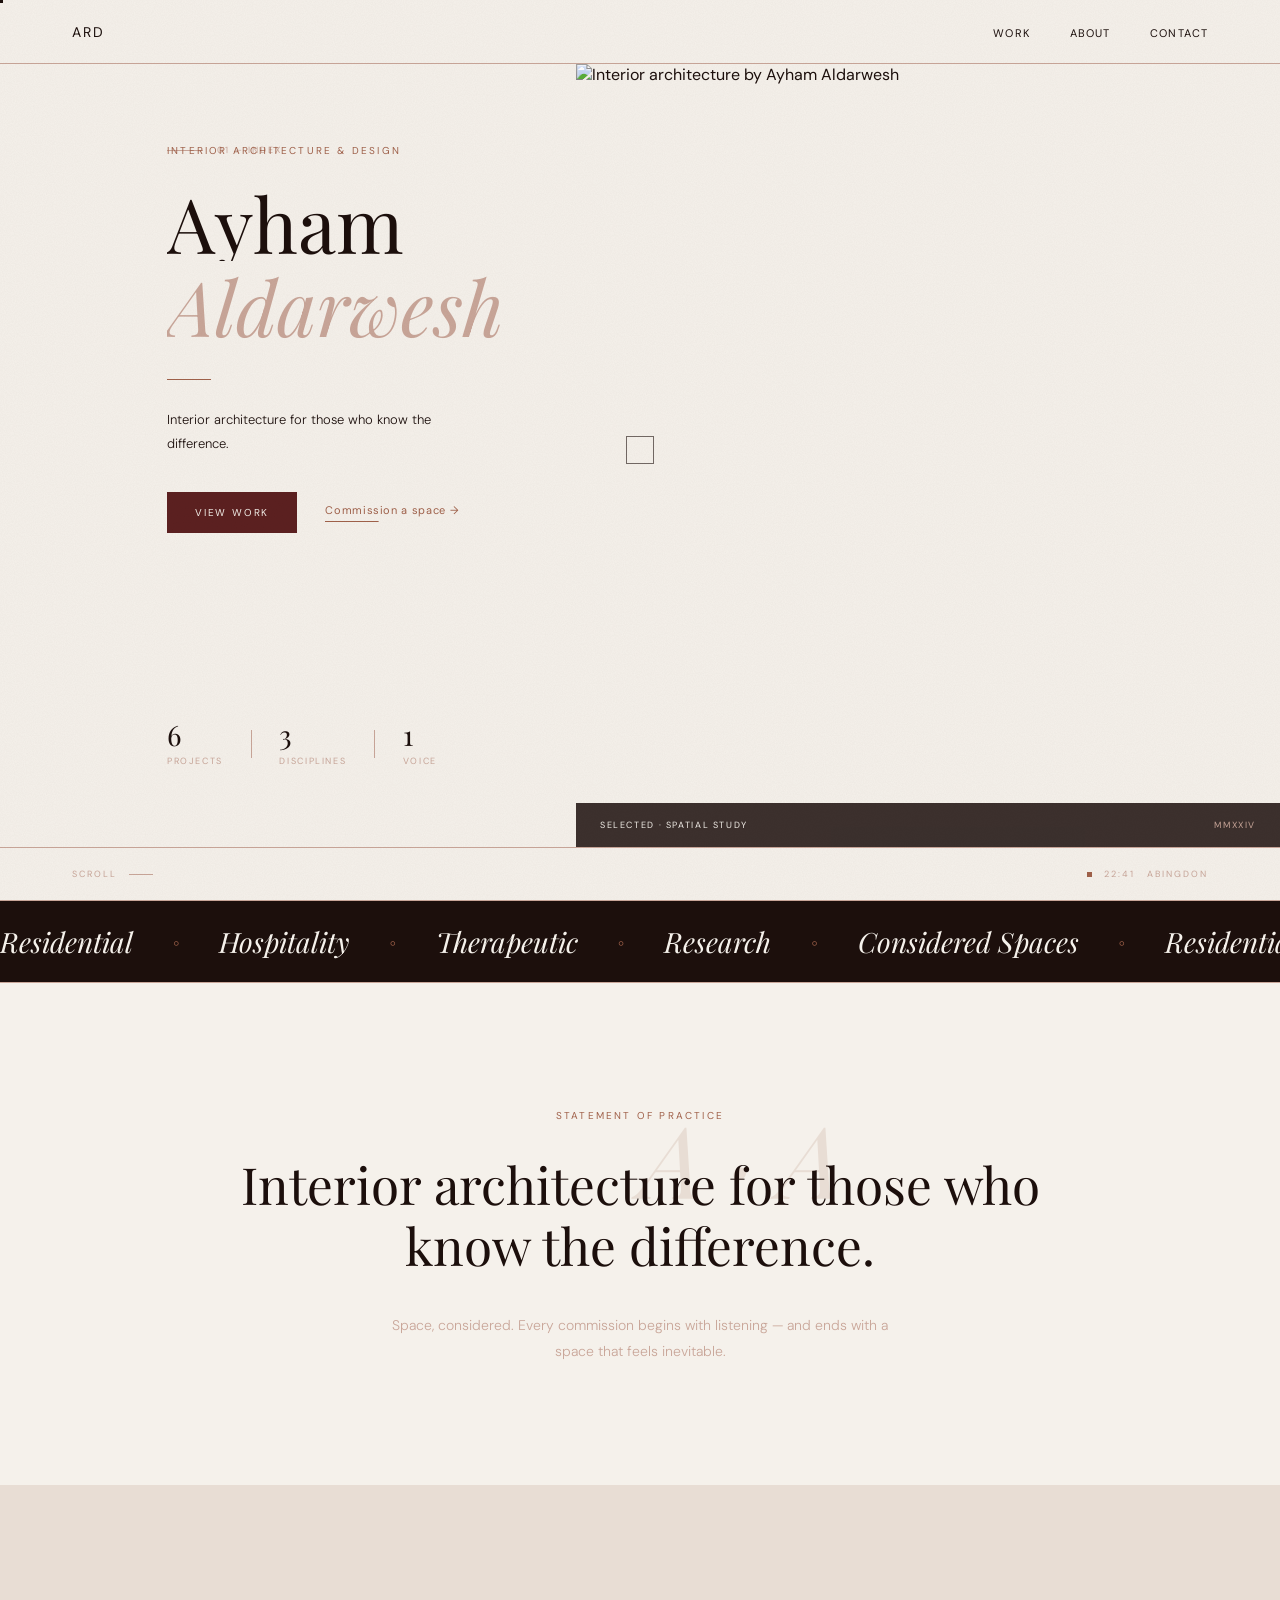
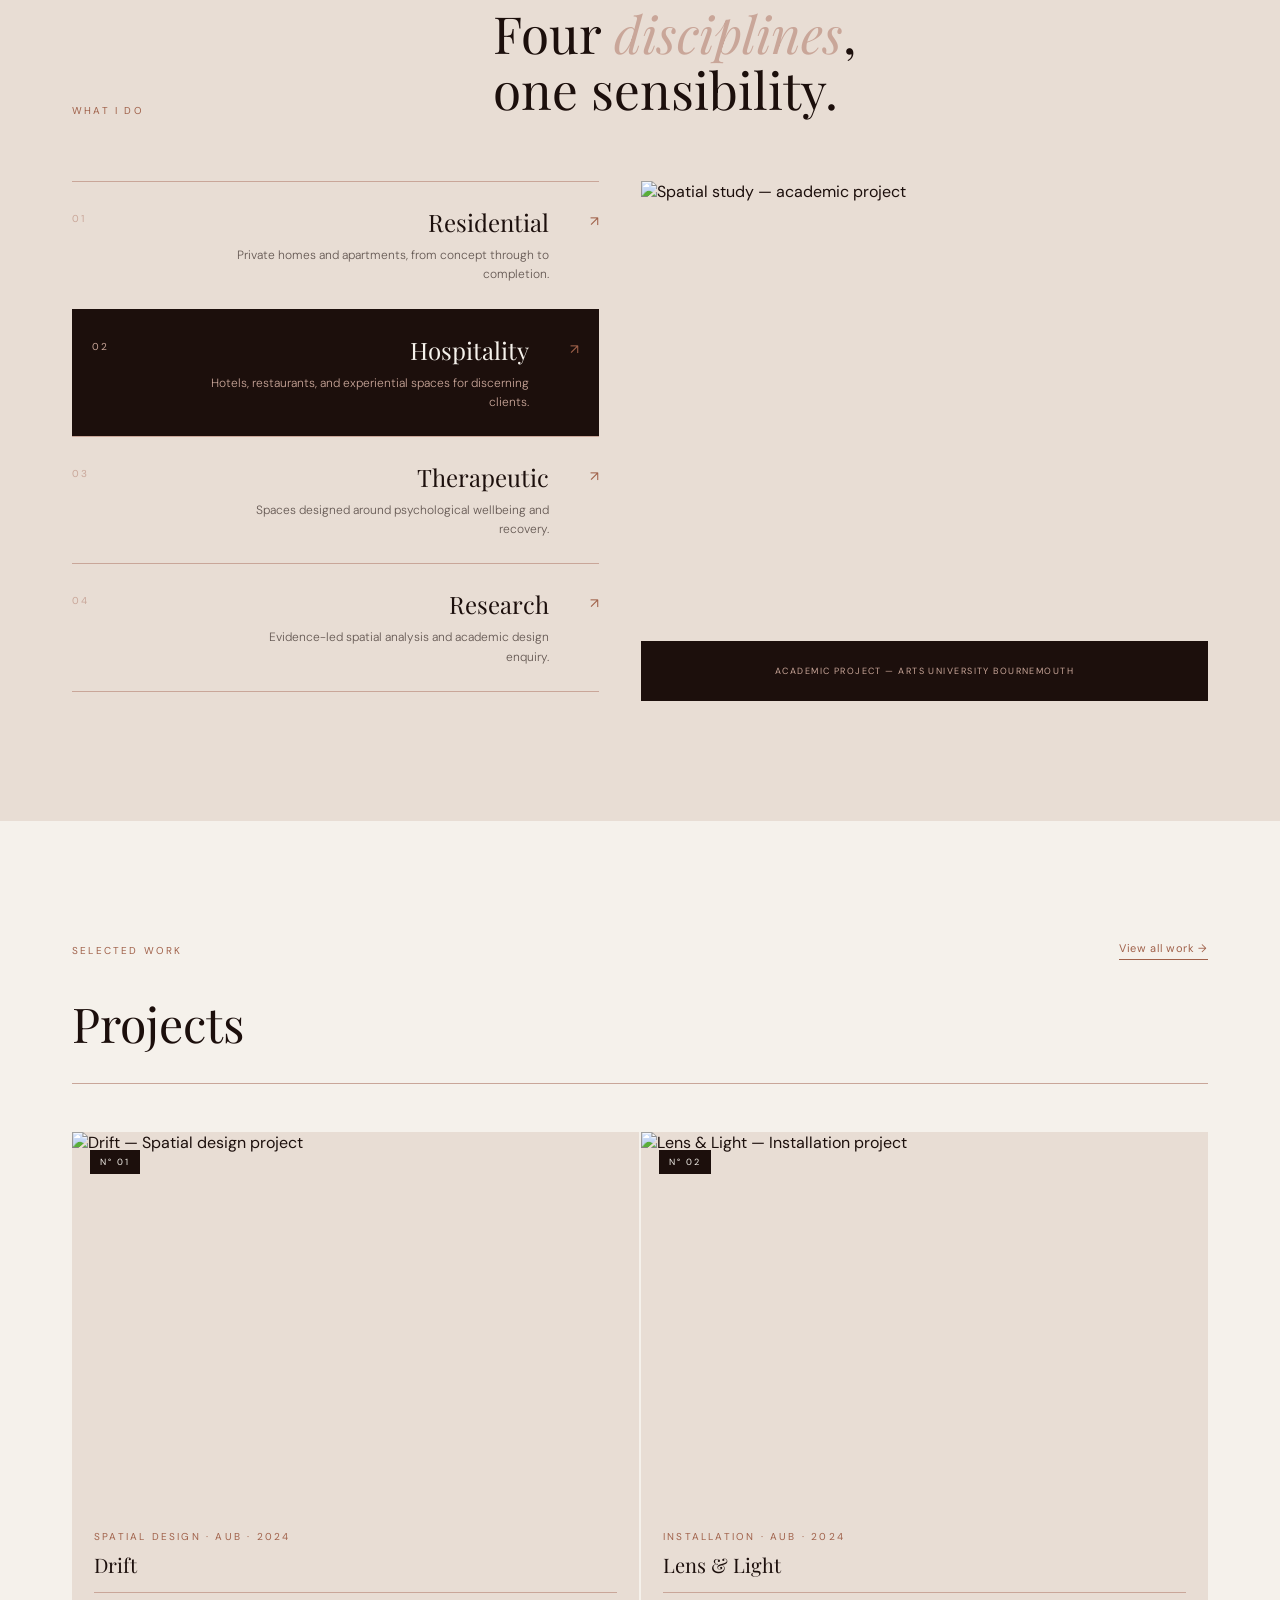
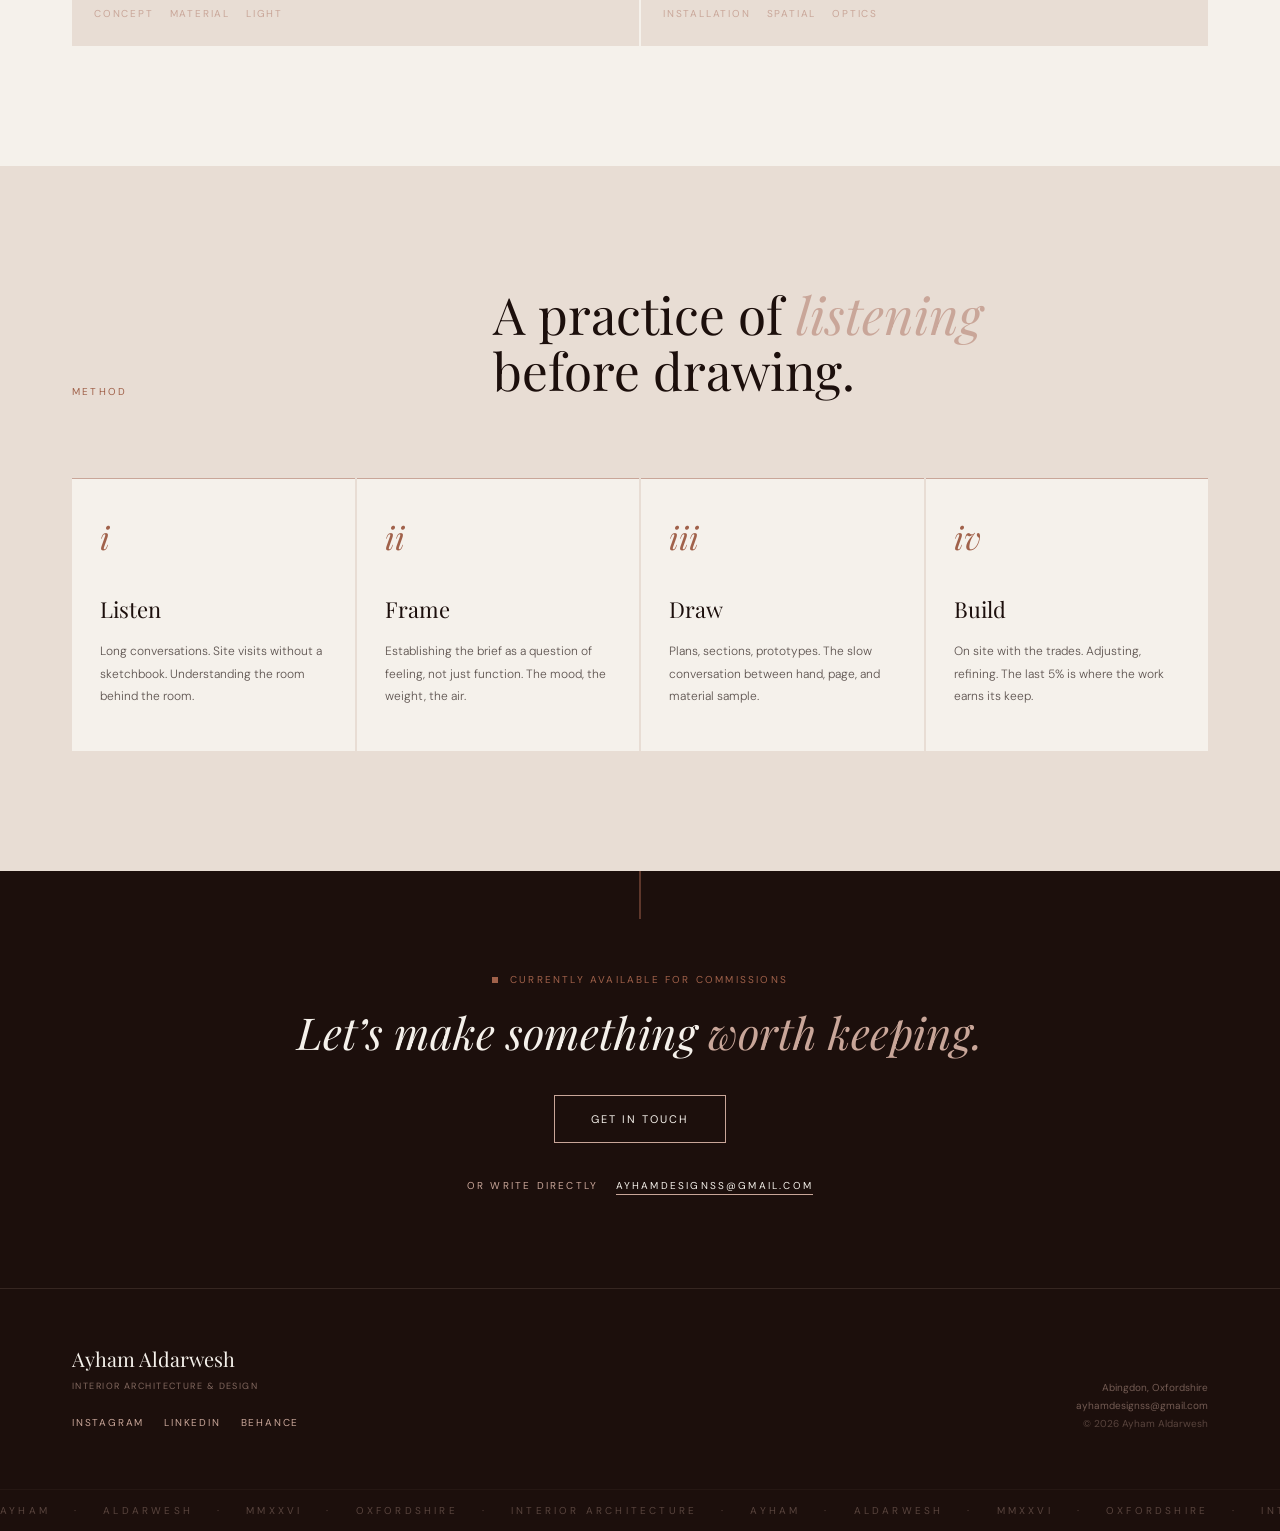
==== index.html @ 7648faf5 "Initial portfolio site for Ayham Aldarwesh Home page with hero, positioning statement, disciplines, " ====
<!DOCTYPE html>
<html lang="en">
<head>
<meta charset="UTF-8" />
<meta name="viewport" content="width=device-width, initial-scale=1.0" />
<title>Ayham Aldarwesh — Interior Architecture & Design</title>
<meta name="description" content="Interior architecture for those who know the difference. Work by Ayham Aldarwesh, based in Abingdon, Oxfordshire." />
<link rel="preconnect" href="https://fonts.googleapis.com" />
<link rel="preconnect" href="https://fonts.gstatic.com" crossorigin />
<link href="https://fonts.googleapis.com/css2?family=DM+Sans:wght@300;400;500&family=Playfair+Display:ital,wght@0,400;1,400&display=swap" rel="stylesheet" />
<link rel="stylesheet" href="style.css" />
</head>
<body>

<!-- Film grain overlay -->
<div class="grain" aria-hidden="true"></div>

<!-- Custom cursor -->
<div class="cursor-dot" aria-hidden="true"></div>
<div class="cursor-ring" aria-hidden="true"></div>

<!-- Navigation -->
<nav class="nav" aria-label="Primary">
  <div class="nav-inner">
    <a href="index.html" class="nav-logo">ARD</a>
    <ul class="nav-links" role="list">
      <li><a href="work.html">Work</a></li>
      <li><a href="about.html">About</a></li>
      <li><a href="contact.html">Contact</a></li>
    </ul>
    <button class="nav-burger" aria-label="Open menu" aria-expanded="false" aria-controls="mobile-menu">
      <span></span><span></span>
    </button>
  </div>
</nav>

<!-- Mobile menu overlay -->
<div class="mobile-menu" id="mobile-menu" aria-hidden="true">
  <button class="mobile-close" aria-label="Close menu">
    <span></span><span></span>
  </button>
  <ul role="list">
    <li><a href="work.html">Work</a></li>
    <li><a href="about.html">About</a></li>
    <li><a href="contact.html">Contact</a></li>
  </ul>
  <div class="mobile-foot">Abingdon, Oxfordshire</div>
</div>

<main>

<!-- Hero -->
<section class="hero">
  <div class="hero-grid">
    <div class="hero-left">
      <div class="hero-marker" aria-hidden="true">
        <span class="hero-marker-line"></span>
        <span class="hero-marker-text">01 — Index</span>
      </div>

      <p class="eyebrow hero-eyebrow reveal-stagger">Interior Architecture &amp; Design</p>

      <h1 class="hero-name">
        <span class="hero-name-1 reveal-stagger">
          <span class="char-wrap">
            <span class="char">A</span><span class="char">y</span><span class="char">h</span><span class="char">a</span><span class="char">m</span>
          </span>
        </span>
        <span class="hero-name-2 reveal-stagger">
          <span class="char-wrap">
            <span class="char">A</span><span class="char">l</span><span class="char">d</span><span class="char">a</span><span class="char">r</span><span class="char">w</span><span class="char">e</span><span class="char">s</span><span class="char">h</span>
          </span>
        </span>
      </h1>

      <hr class="hero-rule reveal-stagger" />

      <p class="hero-descriptor reveal-stagger">Interior architecture for those who know the difference.</p>

      <div class="hero-cta-row reveal-stagger">
        <a href="work.html" class="btn btn-primary">View Work</a>
        <a href="contact.html" class="hero-secondary">Commission a space →</a>
      </div>

      <div class="hero-stats reveal-stagger" aria-label="Practice at a glance">
        <div class="stat">
          <div class="stat-num" data-count="6">0</div>
          <div class="stat-label">Projects</div>
        </div>
        <div class="stat-divider" aria-hidden="true"></div>
        <div class="stat">
          <div class="stat-num" data-count="3">0</div>
          <div class="stat-label">Disciplines</div>
        </div>
        <div class="stat-divider" aria-hidden="true"></div>
        <div class="stat">
          <div class="stat-num" data-count="1">0</div>
          <div class="stat-label">Voice</div>
        </div>
      </div>
    </div>

    <div class="hero-right">
      <div class="hero-image">
        <!-- Replace image with: hero.jpg -->
        <img src="GENDO_MY_FIRST_PROJECT_86FF.png" alt="Interior architecture by Ayham Aldarwesh" />
        <div class="hero-image-caption">
          <span>Selected · Spatial Study</span>
          <span class="hero-image-year">MMXXIV</span>
        </div>
      </div>
    </div>
  </div>

  <div class="hero-bottom">
    <div class="hero-scroll" aria-hidden="true">
      <span>Scroll</span>
      <span class="hero-scroll-line"></span>
    </div>
    <div class="hero-clock" aria-hidden="true">
      <span class="hero-clock-dot"></span>
      <span id="local-time">—</span>
      <span>Abingdon</span>
    </div>
  </div>
</section>

<!-- Marquee band -->
<div class="marquee" aria-hidden="true">
  <div class="marquee-track">
    <span>Residential</span><span class="marquee-dot">◦</span>
    <span>Hospitality</span><span class="marquee-dot">◦</span>
    <span>Therapeutic</span><span class="marquee-dot">◦</span>
    <span>Research</span><span class="marquee-dot">◦</span>
    <span>Considered Spaces</span><span class="marquee-dot">◦</span>
    <span>Residential</span><span class="marquee-dot">◦</span>
    <span>Hospitality</span><span class="marquee-dot">◦</span>
    <span>Therapeutic</span><span class="marquee-dot">◦</span>
    <span>Research</span><span class="marquee-dot">◦</span>
    <span>Considered Spaces</span><span class="marquee-dot">◦</span>
  </div>
</div>

<!-- Positioning statement -->
<section class="positioning">
  <div class="positioning-inner">
    <p class="eyebrow positioning-eyebrow reveal">Statement of Practice</p>
    <h2 class="positioning-line reveal">Interior architecture for those who know the difference.</h2>
    <p class="positioning-body reveal">Space, considered. Every commission begins with listening — and ends with a space that feels inevitable.</p>
    <div class="positioning-mark reveal" aria-hidden="true">A · A</div>
  </div>
</section>

<!-- Disciplines -->
<section class="disciplines">
  <div class="disciplines-head">
    <p class="eyebrow reveal">What I do</p>
    <h2 class="disciplines-title reveal">Four <em>disciplines</em>,<br />one sensibility.</h2>
  </div>

  <div class="disciplines-grid">
    <div class="disciplines-left">
      <div class="discipline reveal">
        <div class="discipline-num">01</div>
        <div class="discipline-text">
          <h3 class="discipline-name">Residential</h3>
          <p class="discipline-desc">Private homes and apartments, from concept through to completion.</p>
        </div>
        <span class="discipline-arrow" aria-hidden="true">↗</span>
      </div>

      <div class="discipline discipline-active reveal">
        <div class="discipline-num">02</div>
        <div class="discipline-text">
          <h3 class="discipline-name">Hospitality</h3>
          <p class="discipline-desc">Hotels, restaurants, and experiential spaces for discerning clients.</p>
        </div>
        <span class="discipline-arrow" aria-hidden="true">↗</span>
      </div>

      <div class="discipline reveal">
        <div class="discipline-num">03</div>
        <div class="discipline-text">
          <h3 class="discipline-name">Therapeutic</h3>
          <p class="discipline-desc">Spaces designed around psychological wellbeing and recovery.</p>
        </div>
        <span class="discipline-arrow" aria-hidden="true">↗</span>
      </div>

      <div class="discipline reveal">
        <div class="discipline-num">04</div>
        <div class="discipline-text">
          <h3 class="discipline-name">Research</h3>
          <p class="discipline-desc">Evidence-led spatial analysis and academic design enquiry.</p>
        </div>
        <span class="discipline-arrow" aria-hidden="true">↗</span>
      </div>
    </div>

    <div class="disciplines-right reveal">
      <div class="disciplines-image">
        <!-- Replace image with: disciplines.jpg -->
        <img src="GENDO_MY_FIRST_PROJECT_86FF.png" alt="Spatial study — academic project" />
      </div>
      <div class="disciplines-caption">
        Academic project — Arts University Bournemouth
      </div>
    </div>
  </div>
</section>

<!-- Selected projects -->
<section class="projects">
  <div class="projects-meta">
    <p class="eyebrow reveal">Selected Work</p>
    <a href="work.html" class="projects-link reveal">View all work →</a>
  </div>

  <h2 class="projects-title reveal">Projects</h2>
  <hr class="projects-divider reveal" />

  <div class="projects-grid">

    <a href="work/drift.html" class="project-card reveal">
      <div class="project-img-wrap">
        <!-- Replace image with: drift-hero.jpg -->
        <img src="GENDO_MY_FIRST_PROJECT_86FF.png" alt="Drift — Spatial design project" class="project-img" />
        <div class="project-index">N° 01</div>
        <div class="project-hover">View project →</div>
      </div>
      <div class="project-body">
        <p class="eyebrow project-eyebrow">Spatial Design · AUB · 2024</p>
        <h3 class="project-title">Drift</h3>
        <div class="project-meta">
          <span>Concept</span>
          <span>Material</span>
          <span>Light</span>
        </div>
      </div>
    </a>

    <a href="work/lens-light.html" class="project-card reveal">
      <div class="project-img-wrap">
        <!-- Replace image with: lens-light-hero.jpg -->
        <img src="GENDO_MY_FIRST_PROJECT_86FF.png" alt="Lens & Light — Installation project" class="project-img" />
        <div class="project-index">N° 02</div>
        <div class="project-hover">View project →</div>
      </div>
      <div class="project-body">
        <p class="eyebrow project-eyebrow">Installation · AUB · 2024</p>
        <h3 class="project-title">Lens &amp; Light</h3>
        <div class="project-meta">
          <span>Installation</span>
          <span>Spatial</span>
          <span>Optics</span>
        </div>
      </div>
    </a>

  </div>
</section>

<!-- Process section -->
<section class="process">
  <div class="process-head">
    <p class="eyebrow reveal">Method</p>
    <h2 class="process-title reveal">A practice of <em>listening</em><br />before drawing.</h2>
  </div>

  <div class="process-grid">
    <div class="process-step reveal">
      <div class="process-step-num">i</div>
      <h3 class="process-step-title">Listen</h3>
      <p class="process-step-body">Long conversations. Site visits without a sketchbook. Understanding the room behind the room.</p>
    </div>
    <div class="process-step reveal">
      <div class="process-step-num">ii</div>
      <h3 class="process-step-title">Frame</h3>
      <p class="process-step-body">Establishing the brief as a question of feeling, not just function. The mood, the weight, the air.</p>
    </div>
    <div class="process-step reveal">
      <div class="process-step-num">iii</div>
      <h3 class="process-step-title">Draw</h3>
      <p class="process-step-body">Plans, sections, prototypes. The slow conversation between hand, page, and material sample.</p>
    </div>
    <div class="process-step reveal">
      <div class="process-step-num">iv</div>
      <h3 class="process-step-title">Build</h3>
      <p class="process-step-body">On site with the trades. Adjusting, refining. The last 5% is where the work earns its keep.</p>
    </div>
  </div>
</section>

<!-- CTA strip -->
<section class="cta">
  <div class="cta-inner">
    <p class="eyebrow cta-eyebrow reveal">
      <span class="cta-pulse" aria-hidden="true"></span>
      Currently available for commissions
    </p>
    <h2 class="cta-heading reveal">Let&rsquo;s make something <em>worth keeping.</em></h2>
    <a href="contact.html" class="btn btn-ghost reveal">Get in touch</a>
    <div class="cta-mail reveal">
      <span>or write directly</span>
      <a href="mailto:ayhamdesignss@gmail.com">ayhamdesignss@gmail.com</a>
    </div>
  </div>
</section>

</main>

<!-- Footer -->
<footer class="footer">
  <div class="footer-inner">
    <div class="footer-left">
      <div class="footer-name">Ayham Aldarwesh</div>
      <div class="footer-tag">Interior Architecture &amp; Design</div>
      <div class="footer-socials">
        <a href="#">Instagram</a>
        <a href="#">LinkedIn</a>
        <a href="#">Behance</a>
      </div>
    </div>
    <div class="footer-right">
      <div>Abingdon, Oxfordshire</div>
      <div><a href="mailto:ayhamdesignss@gmail.com">ayhamdesignss@gmail.com</a></div>
      <div class="footer-copy">&copy; 2026 Ayham Aldarwesh</div>
    </div>
  </div>
  <div class="footer-band" aria-hidden="true">
    <span>AYHAM</span>
    <span>·</span>
    <span>ALDARWESH</span>
    <span>·</span>
    <span>MMXXVI</span>
    <span>·</span>
    <span>OXFORDSHIRE</span>
    <span>·</span>
    <span>INTERIOR ARCHITECTURE</span>
    <span>·</span>
    <span>AYHAM</span>
    <span>·</span>
    <span>ALDARWESH</span>
    <span>·</span>
    <span>MMXXVI</span>
    <span>·</span>
    <span>OXFORDSHIRE</span>
    <span>·</span>
    <span>INTERIOR ARCHITECTURE</span>
  </div>
</footer>

<script src="script.js"></script>
</body>
</html>
---- style.css ----
/* =========================================================
   Ayham Aldarwesh — Interior Architecture & Design
   Design system: sharp corners, 0.5px lines, earth palette
   ========================================================= */

:root {
  --limestone:   #F5F1EB;
  --raw-plaster: #E8DDD4;
  --dusty-clay:  #C9A699;
  --terracotta:  #A0614A;
  --oxblood:     #5C2020;
  --deep-earth:  #1C0F0C;

  --max:    1280px;
  --gutter: 72px;
  --gutter-m: 24px;
  --line:   0.5px;
  --ease:   cubic-bezier(0.22, 0.61, 0.36, 1);
}

* { box-sizing: border-box; margin: 0; padding: 0; }

html { scroll-behavior: smooth; }

body {
  font-family: 'DM Sans', sans-serif;
  font-weight: 400;
  background: var(--limestone);
  color: var(--deep-earth);
  -webkit-font-smoothing: antialiased;
  -moz-osx-font-smoothing: grayscale;
  overflow-x: hidden;
  cursor: none;
}

@media (max-width: 900px) {
  body { cursor: auto; }
  .cursor-dot, .cursor-ring { display: none !important; }
}

img { display: block; max-width: 100%; height: auto; }

a {
  color: inherit;
  text-decoration: none;
  transition: color 0.2s var(--ease);
}

button { font-family: inherit; cursor: none; background: none; border: none; color: inherit; }

@media (max-width: 900px) { button { cursor: pointer; } }

::selection { background: var(--terracotta); color: var(--limestone); }

/* ---------- Film grain ---------- */
.grain {
  position: fixed;
  inset: 0;
  pointer-events: none;
  z-index: 9998;
  opacity: 0.05;
  mix-blend-mode: multiply;
  background-image: url("data:image/svg+xml;utf8,<svg xmlns='http://www.w3.org/2000/svg' width='200' height='200'><filter id='n'><feTurbulence type='fractalNoise' baseFrequency='0.9' numOctaves='2' stitchTiles='stitch'/><feColorMatrix values='0 0 0 0 0.11 0 0 0 0 0.06 0 0 0 0 0.05 0 0 0 1 0'/></filter><rect width='100%' height='100%' filter='url(%23n)'/></svg>");
}

/* ---------- Custom cursor ---------- */
.cursor-dot, .cursor-ring {
  position: fixed;
  top: 0; left: 0;
  pointer-events: none;
  z-index: 9999;
  transform: translate(-50%, -50%);
  will-change: transform;
}
.cursor-dot {
  width: 5px; height: 5px;
  background: var(--deep-earth);
  transition: transform 0.05s linear, background 0.2s var(--ease), width 0.2s var(--ease), height 0.2s var(--ease);
}
.cursor-ring {
  width: 28px; height: 28px;
  border: var(--line) solid var(--deep-earth);
  transition: width 0.25s var(--ease), height 0.25s var(--ease), border-color 0.25s var(--ease), opacity 0.2s var(--ease);
  opacity: 0.6;
}
.cursor-hover .cursor-ring {
  width: 54px; height: 54px;
  border-color: var(--terracotta);
  opacity: 0.9;
}
.cursor-hover .cursor-dot {
  background: var(--terracotta);
}

/* ---------- Typography helpers ---------- */
.eyebrow {
  font-family: 'DM Sans', sans-serif;
  font-size: 10px;
  font-weight: 400;
  text-transform: uppercase;
  letter-spacing: 0.22em;
  color: var(--terracotta);
}

h1, h2, h3, h4 {
  font-family: 'Playfair Display', serif;
  font-weight: 400;
  color: var(--deep-earth);
  font-style: normal;
}

em {
  font-family: 'Playfair Display', serif;
  font-style: italic;
  color: var(--dusty-clay);
}

/* ---------- Navigation ---------- */
.nav {
  position: fixed;
  top: 0; left: 0; right: 0;
  height: 64px;
  background: var(--limestone);
  border-bottom: var(--line) solid var(--dusty-clay);
  z-index: 100;
  transition: transform 0.4s var(--ease), background 0.3s var(--ease);
}
.nav.nav-hidden { transform: translateY(-100%); }

.nav-inner {
  height: 100%;
  max-width: var(--max);
  margin: 0 auto;
  padding: 0 var(--gutter);
  display: flex;
  align-items: center;
  justify-content: space-between;
}
.nav-logo {
  font-family: 'DM Sans', sans-serif;
  font-size: 14px;
  font-weight: 400;
  letter-spacing: 0.16em;
  color: var(--deep-earth);
  position: relative;
}
.nav-logo::after {
  content: '';
  position: absolute;
  left: 0; right: 0;
  bottom: -4px;
  height: var(--line);
  background: var(--terracotta);
  transform: scaleX(0);
  transform-origin: left;
  transition: transform 0.4s var(--ease);
}
.nav-logo:hover::after { transform: scaleX(1); }

.nav-links {
  display: flex;
  gap: 40px;
  list-style: none;
}
.nav-links a {
  font-family: 'DM Sans', sans-serif;
  font-size: 11px;
  font-weight: 400;
  text-transform: uppercase;
  letter-spacing: 0.1em;
  color: var(--deep-earth);
  position: relative;
  padding: 6px 0;
}
.nav-links a::before {
  content: '';
  position: absolute;
  left: 0; right: 0;
  bottom: 0;
  height: var(--line);
  background: var(--terracotta);
  transform: scaleX(0);
  transform-origin: right;
  transition: transform 0.4s var(--ease);
}
.nav-links a:hover { color: var(--terracotta); }
.nav-links a:hover::before { transform: scaleX(1); transform-origin: left; }

.nav-burger {
  display: none;
  width: 32px; height: 32px;
  position: relative;
}
.nav-burger span {
  position: absolute;
  left: 4px; right: 4px;
  height: var(--line);
  background: var(--deep-earth);
  transition: transform 0.3s var(--ease);
}
.nav-burger span:nth-child(1) { top: 12px; }
.nav-burger span:nth-child(2) { top: 20px; }

@media (max-width: 768px) {
  .nav-inner { padding: 0 var(--gutter-m); }
  .nav-links { display: none; }
  .nav-burger { display: block; }
}

/* ---------- Mobile menu ---------- */
.mobile-menu {
  position: fixed;
  inset: 0;
  background: var(--deep-earth);
  z-index: 200;
  display: flex;
  flex-direction: column;
  justify-content: center;
  align-items: center;
  opacity: 0;
  pointer-events: none;
  transition: opacity 0.4s var(--ease);
}
.mobile-menu.open { opacity: 1; pointer-events: auto; }
.mobile-menu ul {
  list-style: none;
  display: flex;
  flex-direction: column;
  gap: 28px;
  text-align: center;
}
.mobile-menu a {
  font-family: 'Playfair Display', serif;
  font-size: 32px;
  font-weight: 400;
  color: var(--limestone);
  display: inline-block;
  position: relative;
  opacity: 0;
  transform: translateY(20px);
  transition: opacity 0.5s var(--ease), transform 0.5s var(--ease), color 0.2s var(--ease);
}
.mobile-menu.open a {
  opacity: 1; transform: translateY(0);
}
.mobile-menu.open li:nth-child(1) a { transition-delay: 0.15s; }
.mobile-menu.open li:nth-child(2) a { transition-delay: 0.25s; }
.mobile-menu.open li:nth-child(3) a { transition-delay: 0.35s; }
.mobile-menu a:hover { color: var(--terracotta); }

.mobile-close {
  position: absolute;
  top: 22px; right: var(--gutter-m);
  width: 32px; height: 32px;
}
.mobile-close span {
  position: absolute;
  top: 50%; left: 4px; right: 4px;
  height: var(--line);
  background: var(--limestone);
}
.mobile-close span:nth-child(1) { transform: rotate(45deg); }
.mobile-close span:nth-child(2) { transform: rotate(-45deg); }

.mobile-foot {
  position: absolute;
  bottom: 32px; left: 0; right: 0;
  text-align: center;
  font-size: 10px;
  text-transform: uppercase;
  letter-spacing: 0.22em;
  color: var(--dusty-clay);
}

/* ---------- Buttons ---------- */
.btn {
  display: inline-block;
  font-family: 'DM Sans', sans-serif;
  font-size: 10px;
  font-weight: 400;
  text-transform: uppercase;
  letter-spacing: 0.18em;
  padding: 14px 28px;
  border: none;
  position: relative;
  transition: background 0.25s var(--ease), color 0.25s var(--ease), border-color 0.25s var(--ease), transform 0.2s var(--ease);
}
.btn-primary {
  background: var(--oxblood);
  color: var(--limestone);
}
.btn-primary:hover { background: var(--deep-earth); }

.btn-ghost {
  background: transparent;
  color: var(--limestone);
  border: var(--line) solid var(--dusty-clay);
  padding: 16px 36px;
  font-size: 11px;
}
.btn-ghost:hover {
  background: var(--oxblood);
  border-color: var(--oxblood);
  color: var(--limestone);
}

/* ---------- Hero ---------- */
.hero {
  min-height: 100vh;
  background: var(--limestone);
  padding-top: 64px;
  position: relative;
  display: flex;
  flex-direction: column;
}
.hero-grid {
  flex: 1;
  display: grid;
  grid-template-columns: 45% 55%;
  max-width: 100%;
  width: 100%;
}
.hero-left {
  padding: 80px var(--gutter) 80px var(--gutter);
  display: flex;
  flex-direction: column;
  justify-content: center;
  position: relative;
  max-width: calc((var(--max) / 100) * 45 + var(--gutter));
  margin-left: auto;
}
.hero-marker {
  position: absolute;
  top: 80px;
  left: var(--gutter);
  display: flex;
  align-items: center;
  gap: 14px;
}
.hero-marker-line {
  width: 36px;
  height: var(--line);
  background: var(--dusty-clay);
}
.hero-marker-text {
  font-size: 9px;
  text-transform: uppercase;
  letter-spacing: 0.22em;
  color: var(--dusty-clay);
}

.hero-eyebrow { margin-bottom: 28px; }

.hero-name {
  font-family: 'Playfair Display', serif;
  font-size: clamp(48px, 6vw, 76px);
  font-weight: 400;
  line-height: 1.0;
}
.hero-name-1 {
  display: block;
  color: var(--deep-earth);
}
.hero-name-2 {
  display: block;
  font-style: italic;
  color: var(--dusty-clay);
}
.char-wrap {
  display: inline-block;
  overflow: hidden;
}
.char {
  display: inline-block;
  transform: translateY(110%);
  transition: transform 1s var(--ease);
}

.hero-rule {
  width: 44px;
  height: var(--line);
  background: var(--terracotta);
  border: none;
  margin: 28px 0;
}

.hero-descriptor {
  font-family: 'DM Sans', sans-serif;
  font-size: 13px;
  font-weight: 300;
  line-height: 1.85;
  color: var(--deep-earth);
  opacity: 0.65;
  max-width: 280px;
  margin-bottom: 36px;
}

.hero-cta-row {
  display: flex;
  align-items: center;
  gap: 28px;
  margin-bottom: 80px;
  flex-wrap: wrap;
}
.hero-secondary {
  font-size: 11px;
  letter-spacing: 0.06em;
  color: var(--terracotta);
  position: relative;
  padding-bottom: 4px;
}
.hero-secondary::after {
  content: '';
  position: absolute;
  left: 0; right: 0;
  bottom: 0;
  height: var(--line);
  background: var(--terracotta);
  transform: scaleX(0.4);
  transform-origin: left;
  transition: transform 0.4s var(--ease);
}
.hero-secondary:hover::after { transform: scaleX(1); }

.hero-stats {
  display: flex;
  align-items: center;
  gap: 28px;
  margin-top: auto;
}
.stat {
  display: flex;
  flex-direction: column;
  gap: 6px;
}
.stat-num {
  font-family: 'Playfair Display', serif;
  font-size: 28px;
  font-weight: 400;
  color: var(--deep-earth);
  line-height: 1;
}
.stat-label {
  font-size: 9px;
  text-transform: uppercase;
  letter-spacing: 0.18em;
  color: var(--dusty-clay);
}
.stat-divider {
  width: var(--line);
  height: 28px;
  background: var(--dusty-clay);
}

.hero-right {
  position: relative;
  overflow: hidden;
}
.hero-image {
  position: relative;
  width: 100%;
  height: 100%;
  overflow: hidden;
}
.hero-image img {
  width: 100%;
  height: 100%;
  object-fit: cover;
  object-position: center;
  transition: transform 8s var(--ease);
  transform: scale(1.05);
}
.hero.loaded .hero-image img { transform: scale(1); }

.hero-image-caption {
  position: absolute;
  bottom: 0; left: 0; right: 0;
  background: rgba(28, 15, 12, 0.85);
  color: var(--limestone);
  padding: 16px 24px;
  display: flex;
  justify-content: space-between;
  align-items: center;
  font-size: 9px;
  text-transform: uppercase;
  letter-spacing: 0.18em;
  transform: translateY(100%);
  transition: transform 0.8s var(--ease) 1.4s;
}
.hero.loaded .hero-image-caption { transform: translateY(0); }
.hero-image-year { color: var(--dusty-clay); }

.hero-bottom {
  position: relative;
  padding: 20px var(--gutter);
  display: flex;
  justify-content: space-between;
  align-items: center;
  border-top: var(--line) solid var(--dusty-clay);
}
.hero-scroll, .hero-clock {
  display: flex;
  align-items: center;
  gap: 12px;
  font-size: 9px;
  text-transform: uppercase;
  letter-spacing: 0.22em;
  color: var(--dusty-clay);
}
.hero-scroll-line {
  width: 24px;
  height: var(--line);
  background: var(--dusty-clay);
  animation: scrollLine 2.4s var(--ease) infinite;
}
@keyframes scrollLine {
  0%   { transform: translateX(0);    opacity: 1; }
  50%  { transform: translateX(12px); opacity: 0.3; }
  100% { transform: translateX(0);    opacity: 1; }
}
.hero-clock-dot {
  width: 5px; height: 5px;
  background: var(--terracotta);
  animation: pulse 1.6s ease-in-out infinite;
}
@keyframes pulse {
  0%, 100% { opacity: 1; }
  50%      { opacity: 0.3; }
}

/* ---------- Hero load animation ---------- */
.reveal-stagger {
  opacity: 0;
  transform: translateY(20px);
}
.hero.loaded .reveal-stagger {
  animation: heroIn 0.8s var(--ease) forwards;
}
@keyframes heroIn {
  to { opacity: 1; transform: translateY(0); }
}
.hero.loaded .hero-eyebrow                  { animation-delay: 0.10s; }
.hero.loaded .hero-name-1                   { animation-delay: 0.22s; }
.hero.loaded .hero-name-2                   { animation-delay: 0.34s; }
.hero.loaded .hero-rule                     { animation-delay: 0.46s; }
.hero.loaded .hero-descriptor               { animation-delay: 0.58s; }
.hero.loaded .hero-cta-row                  { animation-delay: 0.70s; }
.hero.loaded .hero-stats                    { animation-delay: 0.82s; }

.hero.loaded .hero-name-1 .char,
.hero.loaded .hero-name-2 .char {
  transform: translateY(0);
}
.hero.loaded .hero-name-1 .char { transition-delay: calc(0.4s + var(--i, 0) * 0.04s); }
.hero.loaded .hero-name-2 .char { transition-delay: calc(0.55s + var(--i, 0) * 0.04s); }

/* ---------- Marquee ---------- */
.marquee {
  background: var(--deep-earth);
  border-top: var(--line) solid var(--dusty-clay);
  border-bottom: var(--line) solid var(--dusty-clay);
  padding: 22px 0;
  overflow: hidden;
  white-space: nowrap;
}
.marquee-track {
  display: inline-flex;
  align-items: center;
  gap: 40px;
  animation: marquee 40s linear infinite;
  font-family: 'Playfair Display', serif;
  font-style: italic;
  font-size: 28px;
  color: var(--limestone);
}
.marquee-track span { padding-right: 0; }
.marquee-dot {
  color: var(--terracotta);
  font-style: normal;
  font-size: 18px;
}
@keyframes marquee {
  from { transform: translateX(0); }
  to   { transform: translateX(-50%); }
}

/* ---------- Positioning ---------- */
.positioning {
  background: var(--limestone);
  padding: 120px var(--gutter);
  text-align: center;
  position: relative;
}
.positioning-inner {
  max-width: 880px;
  margin: 0 auto;
  position: relative;
}
.positioning-eyebrow {
  display: inline-block;
  margin-bottom: 32px;
}
.positioning-line {
  font-family: 'Playfair Display', serif;
  font-size: clamp(32px, 4vw, 52px);
  font-weight: 400;
  color: var(--deep-earth);
  line-height: 1.2;
  margin-bottom: 36px;
}
.positioning-body {
  font-family: 'DM Sans', sans-serif;
  font-size: 14px;
  font-weight: 300;
  line-height: 1.85;
  color: var(--dusty-clay);
  max-width: 520px;
  margin: 0 auto;
}
.positioning-mark {
  position: absolute;
  top: -12px;
  left: 50%;
  transform: translateX(-50%);
  font-family: 'Playfair Display', serif;
  font-style: italic;
  font-size: 100px;
  color: var(--raw-plaster);
  z-index: 0;
  pointer-events: none;
  user-select: none;
}
.positioning-line, .positioning-body, .positioning-eyebrow { position: relative; z-index: 1; }

/* ---------- Disciplines ---------- */
.disciplines {
  background: var(--raw-plaster);
  padding: 120px var(--gutter);
}
.disciplines-head {
  max-width: var(--max);
  margin: 0 auto 64px;
  display: grid;
  grid-template-columns: 1fr 2fr;
  gap: 64px;
  align-items: end;
}
.disciplines-title {
  font-family: 'Playfair Display', serif;
  font-size: clamp(32px, 4vw, 52px);
  font-weight: 400;
  line-height: 1.1;
  color: var(--deep-earth);
}
.disciplines-grid {
  max-width: var(--max);
  margin: 0 auto;
  display: grid;
  grid-template-columns: 1fr 1fr;
  gap: 2px;
}
.disciplines-left {
  display: flex;
  flex-direction: column;
  padding-right: 40px;
}
.discipline {
  display: grid;
  grid-template-columns: 40px 1fr 30px;
  gap: 20px;
  padding: 24px 0;
  border-top: var(--line) solid var(--dusty-clay);
  align-items: start;
  transition: padding 0.3s var(--ease), background 0.3s var(--ease);
}
.discipline:last-child { border-bottom: var(--line) solid var(--dusty-clay); }
.discipline-num {
  font-family: 'DM Sans', sans-serif;
  font-size: 10px;
  font-weight: 400;
  letter-spacing: 0.22em;
  color: var(--dusty-clay);
  padding-top: 6px;
}
.discipline-text { text-align: right; }
.discipline-name {
  font-family: 'Playfair Display', serif;
  font-size: clamp(18px, 2vw, 24px);
  font-weight: 400;
  color: var(--deep-earth);
  margin-bottom: 8px;
  transition: color 0.2s var(--ease);
}
.discipline-desc {
  font-family: 'DM Sans', sans-serif;
  font-size: 12px;
  font-weight: 300;
  color: var(--deep-earth);
  opacity: 0.65;
  line-height: 1.6;
  max-width: 320px;
  margin-left: auto;
}
.discipline-arrow {
  font-family: 'DM Sans', sans-serif;
  font-size: 14px;
  color: var(--terracotta);
  text-align: right;
  padding-top: 6px;
  transition: transform 0.3s var(--ease);
}
.discipline:hover .discipline-name { color: var(--terracotta); }
.discipline:hover .discipline-arrow { transform: translate(4px, -4px); }

.discipline-active {
  background: var(--deep-earth);
  padding: 24px 20px;
  border-top-color: var(--deep-earth);
}
.discipline-active + .discipline { border-top-color: var(--dusty-clay); }
.discipline-active .discipline-num { color: var(--dusty-clay); }
.discipline-active .discipline-name { color: var(--limestone); }
.discipline-active .discipline-desc { color: var(--dusty-clay); opacity: 1; }
.discipline-active .discipline-arrow { color: var(--terracotta); }
.discipline-active:hover .discipline-name { color: var(--terracotta); }

.disciplines-right {
  position: relative;
  height: 100%;
}
.disciplines-image {
  position: relative;
  width: 100%;
  height: 100%;
  min-height: 520px;
  overflow: hidden;
}
.disciplines-image img {
  width: 100%;
  height: 100%;
  object-fit: cover;
  object-position: center;
  transition: transform 1s var(--ease);
}
.disciplines-right:hover .disciplines-image img { transform: scale(1.03); }
.disciplines-caption {
  position: absolute;
  bottom: 0; left: 0; right: 0;
  height: 60px;
  background: var(--deep-earth);
  color: var(--dusty-clay);
  display: flex;
  align-items: center;
  justify-content: center;
  font-family: 'DM Sans', sans-serif;
  font-size: 9px;
  text-transform: uppercase;
  letter-spacing: 0.16em;
}

/* ---------- Projects ---------- */
.projects {
  background: var(--limestone);
  padding: 120px var(--gutter);
}
.projects-meta {
  max-width: var(--max);
  margin: 0 auto;
  display: flex;
  justify-content: space-between;
  align-items: center;
  margin-bottom: 32px;
}
.projects-link {
  font-family: 'DM Sans', sans-serif;
  font-size: 11px;
  letter-spacing: 0.06em;
  color: var(--terracotta);
  position: relative;
  padding-bottom: 4px;
}
.projects-link::after {
  content: '';
  position: absolute;
  left: 0; right: 0;
  bottom: 0;
  height: var(--line);
  background: var(--terracotta);
  transform-origin: right;
  transition: transform 0.4s var(--ease);
}
.projects-link:hover::after { transform-origin: left; transform: scaleX(1); }
.projects-title {
  max-width: var(--max);
  margin: 0 auto 28px;
  font-family: 'Playfair Display', serif;
  font-size: clamp(32px, 4vw, 48px);
  font-weight: 400;
  color: var(--deep-earth);
}
.projects-divider {
  max-width: var(--max);
  margin: 0 auto 48px;
  height: var(--line);
  background: var(--dusty-clay);
  border: none;
  transform-origin: left;
  transform: scaleX(0);
  transition: transform 0.9s var(--ease);
}
.projects-divider.in { transform: scaleX(1); }

.projects-grid {
  max-width: var(--max);
  margin: 0 auto;
  display: grid;
  grid-template-columns: 1fr 1fr;
  gap: 2px;
}
.project-card {
  background: var(--raw-plaster);
  display: block;
  overflow: hidden;
  position: relative;
}
.project-img-wrap {
  position: relative;
  aspect-ratio: 3 / 2;
  overflow: hidden;
}
.project-img {
  width: 100%;
  height: 100%;
  object-fit: cover;
  transition: transform 0.4s ease;
}
.project-card:hover .project-img { transform: scale(1.03); }

.project-index {
  position: absolute;
  top: 18px; left: 18px;
  font-family: 'DM Sans', sans-serif;
  font-size: 9px;
  text-transform: uppercase;
  letter-spacing: 0.22em;
  color: var(--limestone);
  background: var(--deep-earth);
  padding: 6px 10px;
}
.project-hover {
  position: absolute;
  bottom: 0; left: 0; right: 0;
  background: var(--deep-earth);
  color: var(--limestone);
  padding: 14px 22px;
  font-family: 'DM Sans', sans-serif;
  font-size: 10px;
  text-transform: uppercase;
  letter-spacing: 0.22em;
  transform: translateY(100%);
  transition: transform 0.4s var(--ease);
}
.project-card:hover .project-hover { transform: translateY(0); }

.project-body {
  padding: 20px 22px 26px;
  position: relative;
}
.project-eyebrow { margin-bottom: 8px; }
.project-title {
  font-family: 'Playfair Display', serif;
  font-size: 20px;
  font-weight: 400;
  color: var(--deep-earth);
  transition: color 0.2s var(--ease);
  margin-bottom: 14px;
}
.project-card:hover .project-title { color: var(--terracotta); }
.project-meta {
  display: flex;
  gap: 16px;
  font-family: 'DM Sans', sans-serif;
  font-size: 10px;
  text-transform: uppercase;
  letter-spacing: 0.18em;
  color: var(--dusty-clay);
  border-top: var(--line) solid var(--dusty-clay);
  padding-top: 14px;
}

/* ---------- Process ---------- */
.process {
  background: var(--raw-plaster);
  padding: 120px var(--gutter);
}
.process-head {
  max-width: var(--max);
  margin: 0 auto 80px;
  display: grid;
  grid-template-columns: 1fr 2fr;
  gap: 64px;
  align-items: end;
}
.process-title {
  font-family: 'Playfair Display', serif;
  font-size: clamp(32px, 4vw, 52px);
  font-weight: 400;
  line-height: 1.1;
  color: var(--deep-earth);
}
.process-grid {
  max-width: var(--max);
  margin: 0 auto;
  display: grid;
  grid-template-columns: repeat(4, 1fr);
  gap: 2px;
}
.process-step {
  background: var(--limestone);
  padding: 36px 28px 44px;
  position: relative;
  border-top: var(--line) solid var(--dusty-clay);
}
.process-step-num {
  font-family: 'Playfair Display', serif;
  font-style: italic;
  font-size: 32px;
  color: var(--terracotta);
  margin-bottom: 36px;
}
.process-step-title {
  font-family: 'Playfair Display', serif;
  font-size: 22px;
  font-weight: 400;
  color: var(--deep-earth);
  margin-bottom: 16px;
}
.process-step-body {
  font-family: 'DM Sans', sans-serif;
  font-size: 12px;
  font-weight: 300;
  line-height: 1.85;
  color: var(--deep-earth);
  opacity: 0.7;
}

/* ---------- CTA ---------- */
.cta {
  background: var(--deep-earth);
  padding: 96px var(--gutter);
  text-align: center;
  position: relative;
  overflow: hidden;
}
.cta::before {
  content: '';
  position: absolute;
  top: 0; left: 50%;
  transform: translateX(-50%);
  width: 1px;
  height: 48px;
  background: var(--terracotta);
}
.cta-inner {
  max-width: 760px;
  margin: 0 auto;
  position: relative;
}
.cta-eyebrow {
  margin-bottom: 20px;
  display: inline-flex;
  align-items: center;
  gap: 12px;
}
.cta-pulse {
  width: 6px; height: 6px;
  background: var(--terracotta);
  display: inline-block;
  animation: pulse 1.6s ease-in-out infinite;
}
.cta-heading {
  font-family: 'Playfair Display', serif;
  font-style: italic;
  font-size: clamp(28px, 3.5vw, 44px);
  font-weight: 400;
  color: var(--limestone);
  margin-bottom: 36px;
  line-height: 1.2;
}
.cta-mail {
  margin-top: 36px;
  font-size: 10px;
  text-transform: uppercase;
  letter-spacing: 0.22em;
  color: var(--dusty-clay);
}
.cta-mail a {
  color: var(--limestone);
  border-bottom: var(--line) solid var(--dusty-clay);
  padding-bottom: 2px;
  margin-left: 12px;
  transition: color 0.2s var(--ease), border-color 0.2s var(--ease);
}
.cta-mail a:hover {
  color: var(--terracotta);
  border-color: var(--terracotta);
}

/* ---------- Footer ---------- */
.footer {
  background: var(--deep-earth);
  border-top: var(--line) solid rgba(201, 166, 153, 0.15);
  position: relative;
}
.footer-inner {
  max-width: var(--max);
  margin: 0 auto;
  padding: 56px var(--gutter);
  display: flex;
  justify-content: space-between;
  align-items: flex-end;
  gap: 40px;
}
.footer-name {
  font-family: 'Playfair Display', serif;
  font-size: 20px;
  font-weight: 400;
  color: var(--limestone);
  margin-bottom: 8px;
}
.footer-tag {
  font-family: 'DM Sans', sans-serif;
  font-size: 9px;
  text-transform: uppercase;
  letter-spacing: 0.16em;
  color: var(--dusty-clay);
  opacity: 0.6;
  margin-bottom: 24px;
}
.footer-socials {
  display: flex;
  gap: 20px;
}
.footer-socials a {
  font-family: 'DM Sans', sans-serif;
  font-size: 10px;
  text-transform: uppercase;
  letter-spacing: 0.18em;
  color: var(--dusty-clay);
  position: relative;
  padding-bottom: 4px;
}
.footer-socials a::after {
  content: '';
  position: absolute;
  left: 0; right: 0;
  bottom: 0;
  height: var(--line);
  background: var(--terracotta);
  transform: scaleX(0);
  transform-origin: left;
  transition: transform 0.4s var(--ease);
}
.footer-socials a:hover { color: var(--terracotta); }
.footer-socials a:hover::after { transform: scaleX(1); }

.footer-right {
  text-align: right;
  font-family: 'DM Sans', sans-serif;
  font-size: 10px;
  color: var(--dusty-clay);
  opacity: 0.5;
  line-height: 1.8;
}
.footer-right a {
  color: var(--dusty-clay);
  transition: color 0.2s var(--ease);
}
.footer-right a:hover { color: var(--terracotta); }
.footer-copy { opacity: 0.7; }

.footer-band {
  border-top: var(--line) solid rgba(201, 166, 153, 0.15);
  padding: 14px 0;
  overflow: hidden;
  white-space: nowrap;
  display: flex;
  gap: 24px;
  animation: marquee 60s linear infinite;
  font-family: 'DM Sans', sans-serif;
  font-size: 10px;
  text-transform: uppercase;
  letter-spacing: 0.32em;
  color: var(--dusty-clay);
  opacity: 0.35;
}
.footer-band span { flex-shrink: 0; }

/* ---------- Reveal (Intersection) ---------- */
.reveal {
  opacity: 0;
  transform: translateY(24px);
  transition: opacity 0.6s ease-out, transform 0.6s ease-out;
}
.reveal.in {
  opacity: 1;
  transform: translateY(0);
}

/* ---------- Coming soon (sub-pages) ---------- */
.coming-soon {
  min-height: calc(100vh - 64px);
  display: flex;
  flex-direction: column;
  align-items: center;
  justify-content: center;
  text-align: center;
  padding: 120px var(--gutter);
  background: var(--limestone);
}
.coming-soon p.eyebrow { margin-bottom: 28px; }
.coming-soon h1 {
  font-family: 'Playfair Display', serif;
  font-style: italic;
  font-size: clamp(48px, 6vw, 96px);
  color: var(--deep-earth);
  font-weight: 400;
  line-height: 1.05;
  margin-bottom: 28px;
}
.coming-soon hr {
  width: 44px;
  height: var(--line);
  background: var(--terracotta);
  border: none;
  margin: 0 0 28px;
}
.coming-soon p.note {
  font-family: 'DM Sans', sans-serif;
  font-size: 13px;
  font-weight: 300;
  line-height: 1.85;
  color: var(--deep-earth);
  opacity: 0.65;
  max-width: 460px;
  margin-bottom: 40px;
}
.coming-soon .back {
  font-family: 'DM Sans', sans-serif;
  font-size: 11px;
  text-transform: uppercase;
  letter-spacing: 0.18em;
  color: var(--terracotta);
  border-bottom: var(--line) solid var(--terracotta);
  padding-bottom: 4px;
}

/* ---------- Mobile ---------- */
@media (max-width: 1024px) {
  .disciplines-head, .process-head { grid-template-columns: 1fr; gap: 32px; }
}

@media (max-width: 768px) {
  :root { --gutter: 24px; }

  .hero { min-height: auto; }
  .hero-grid { grid-template-columns: 1fr; }
  .hero-left {
    padding: 120px 24px 60px;
    max-width: 100%;
    margin-left: 0;
  }
  .hero-marker { top: 90px; left: 24px; }
  .hero-name { font-size: clamp(40px, 10vw, 56px); }
  .hero-right { order: 2; }
  .hero-image { height: 320px; }
  .hero-image-caption { padding: 12px 18px; font-size: 8px; }
  .hero-stats { gap: 18px; margin-top: 60px; }
  .hero-bottom { padding: 16px 24px; }

  .marquee-track { font-size: 22px; gap: 28px; }

  .positioning, .disciplines, .projects, .process, .cta {
    padding-left: 24px; padding-right: 24px;
    padding-top: 80px; padding-bottom: 80px;
  }
  .positioning-mark { font-size: 60px; }

  .disciplines-grid { grid-template-columns: 1fr; }
  .disciplines-left { padding-right: 0; order: 2; }
  .disciplines-right { order: 1; }
  .disciplines-image { min-height: 280px; height: 280px; }

  .projects-grid { grid-template-columns: 1fr; }
  .process-grid { grid-template-columns: 1fr 1fr; }

  .cta { padding: 80px 24px; }

  .footer-inner {
    flex-direction: column;
    align-items: flex-start;
    gap: 24px;
    padding: 48px 24px;
  }
  .footer-right { text-align: left; }
}

@media (max-width: 480px) {
  .process-grid { grid-template-columns: 1fr; }
}

@media (prefers-reduced-motion: reduce) {
  *, *::before, *::after {
    animation-duration: 0.01ms !important;
    animation-iteration-count: 1 !important;
    transition-duration: 0.01ms !important;
  }
  .marquee-track, .footer-band { animation: none; }
}
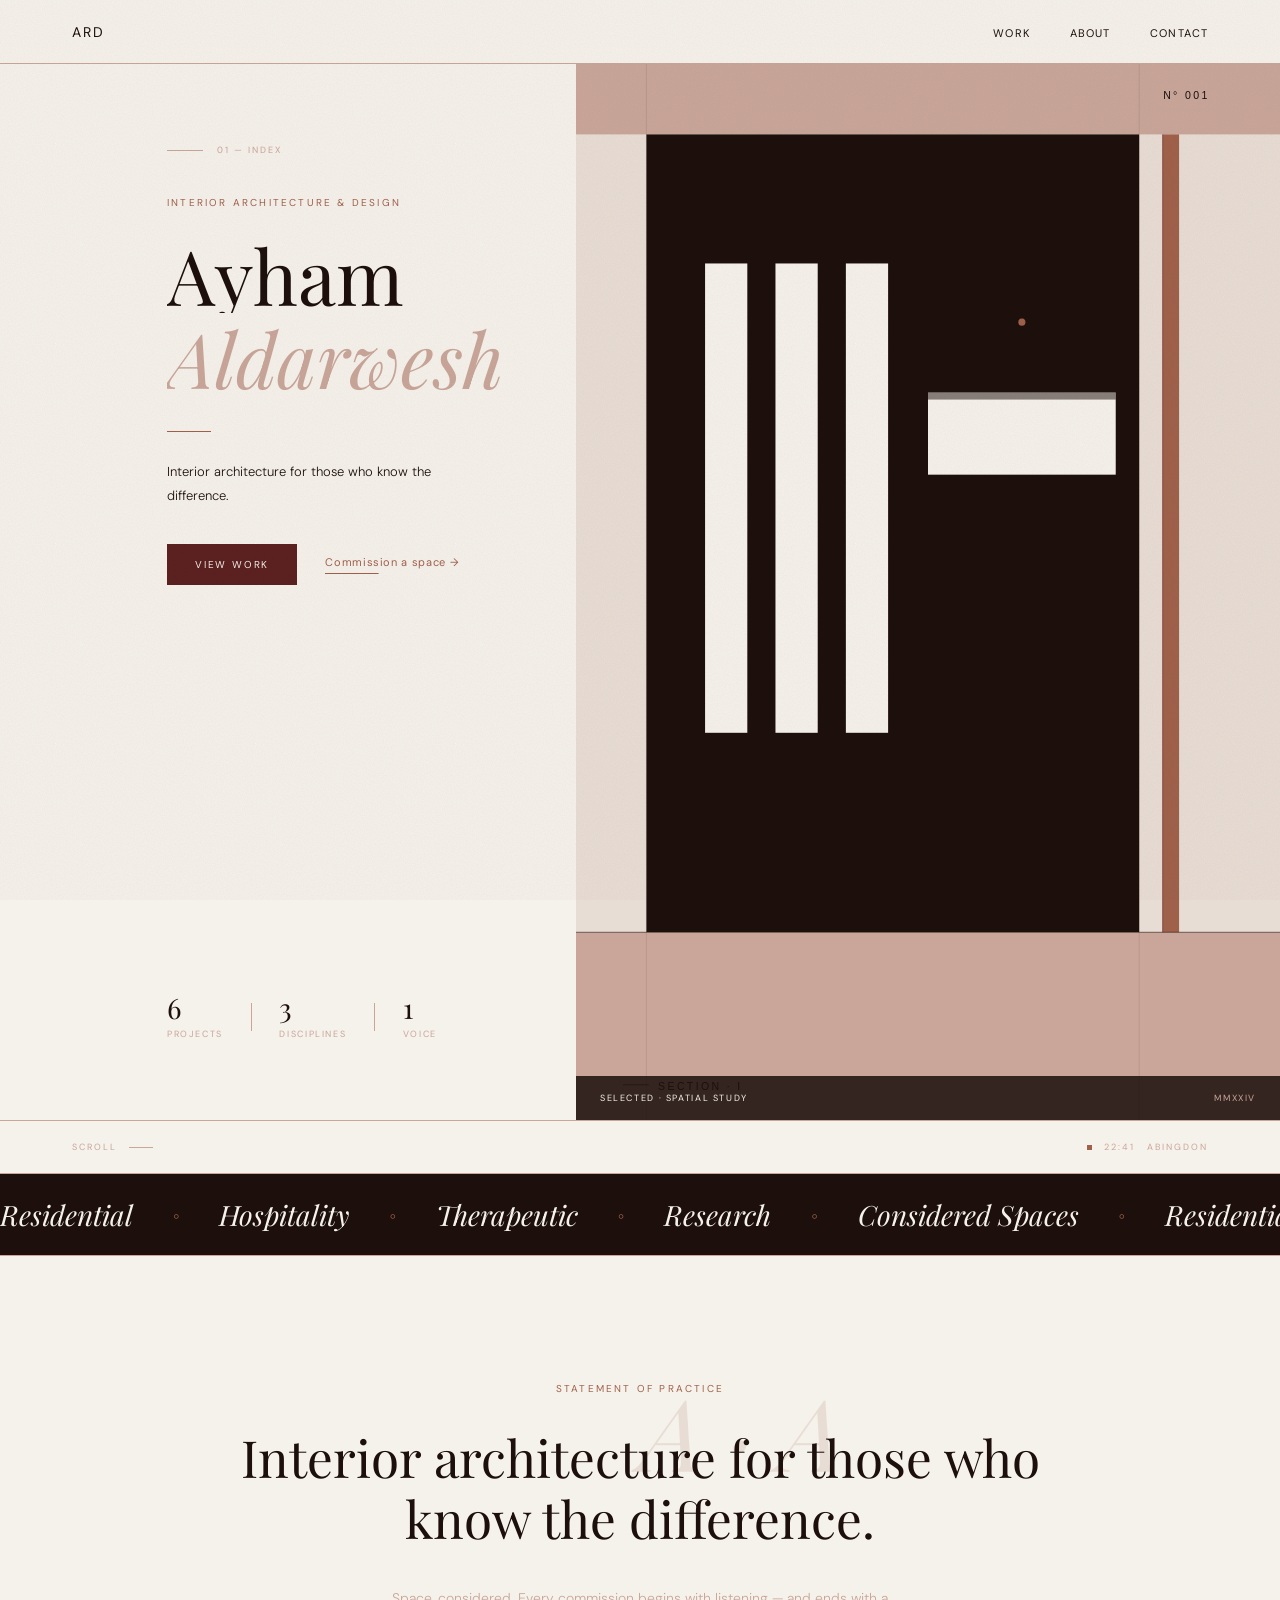
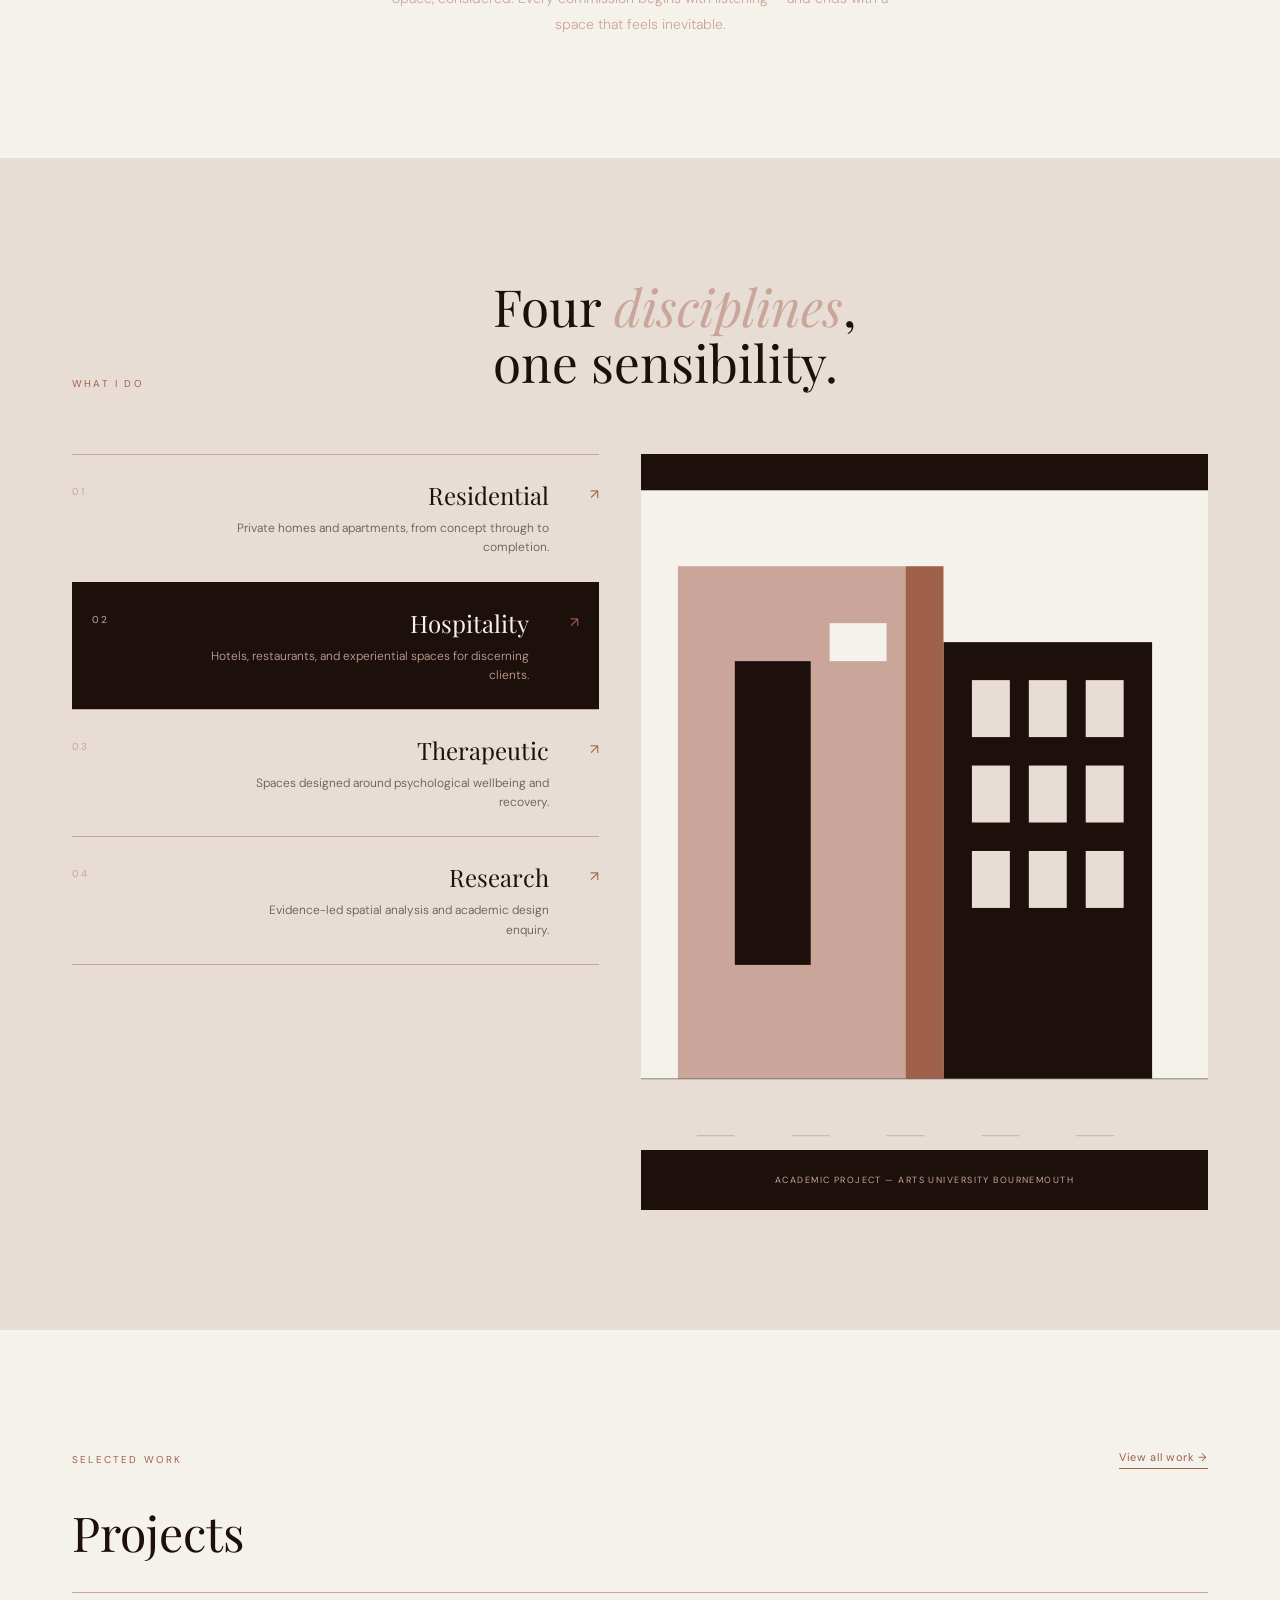
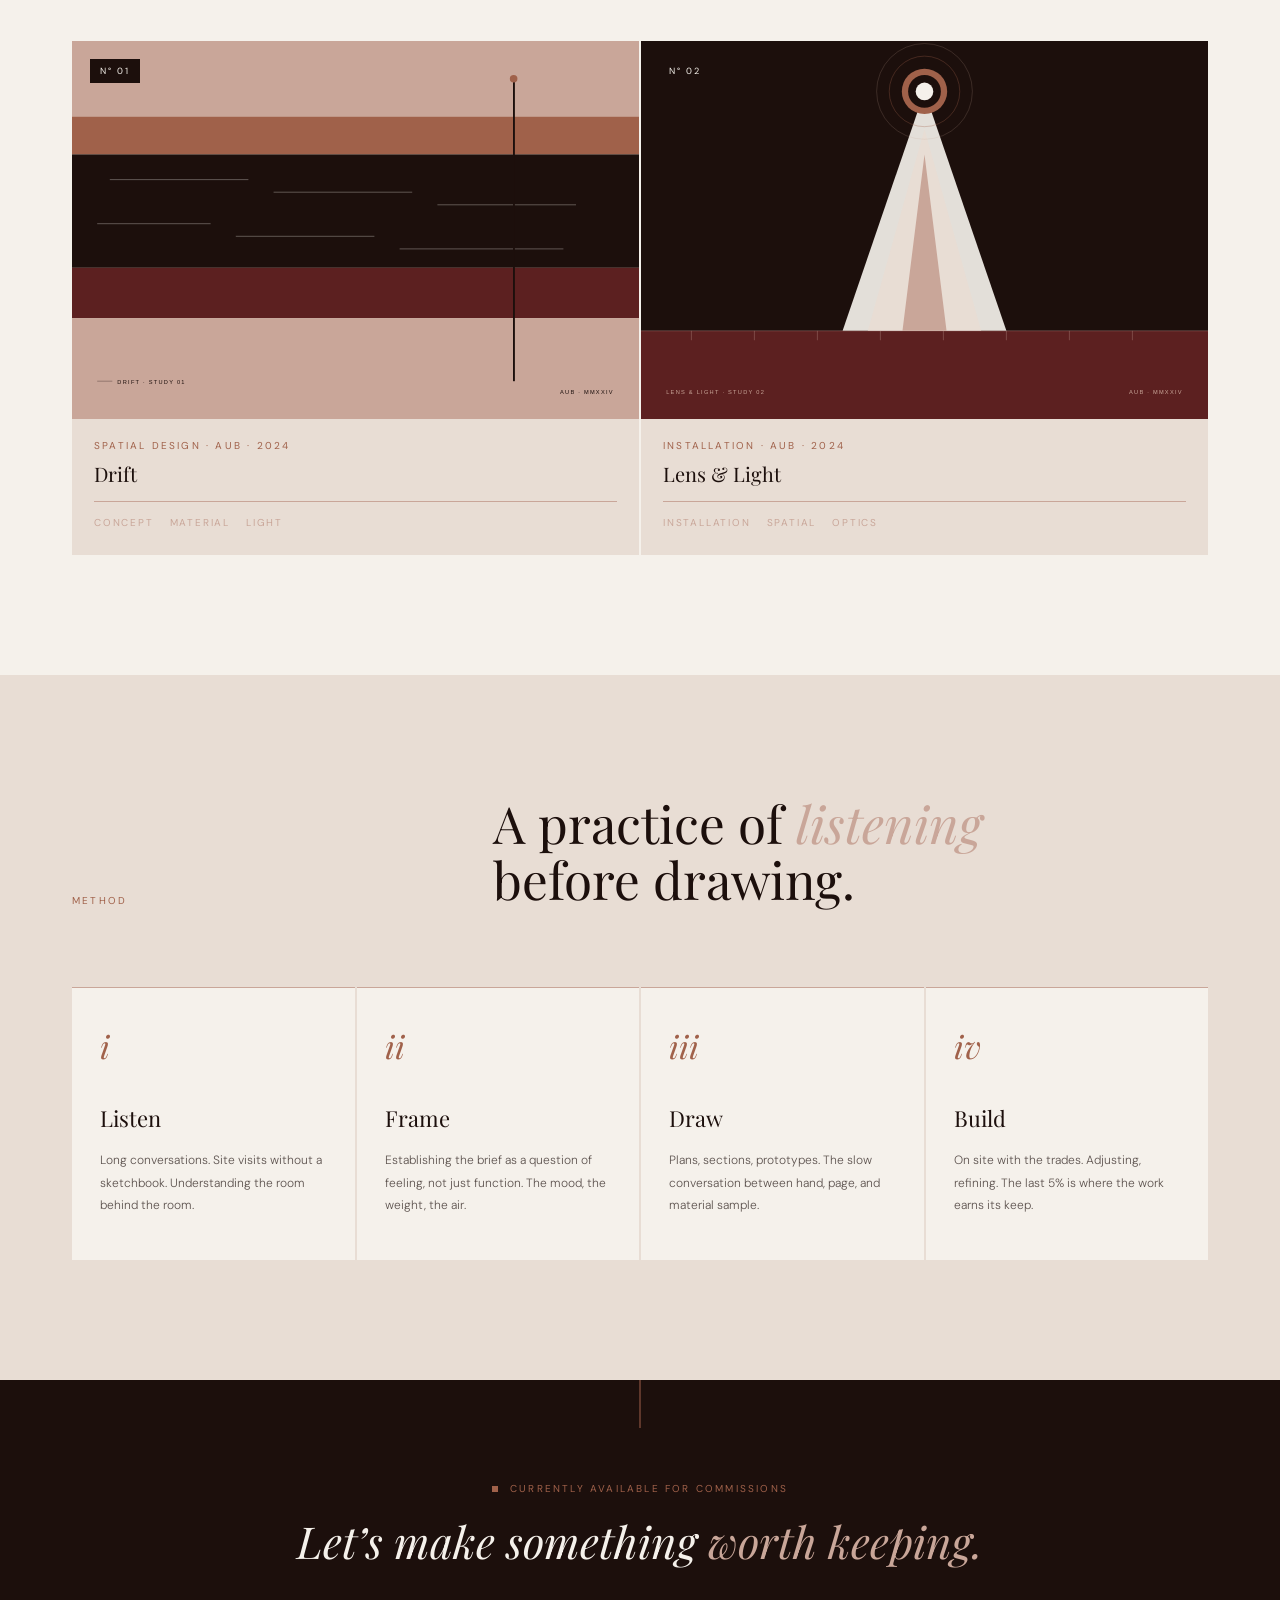
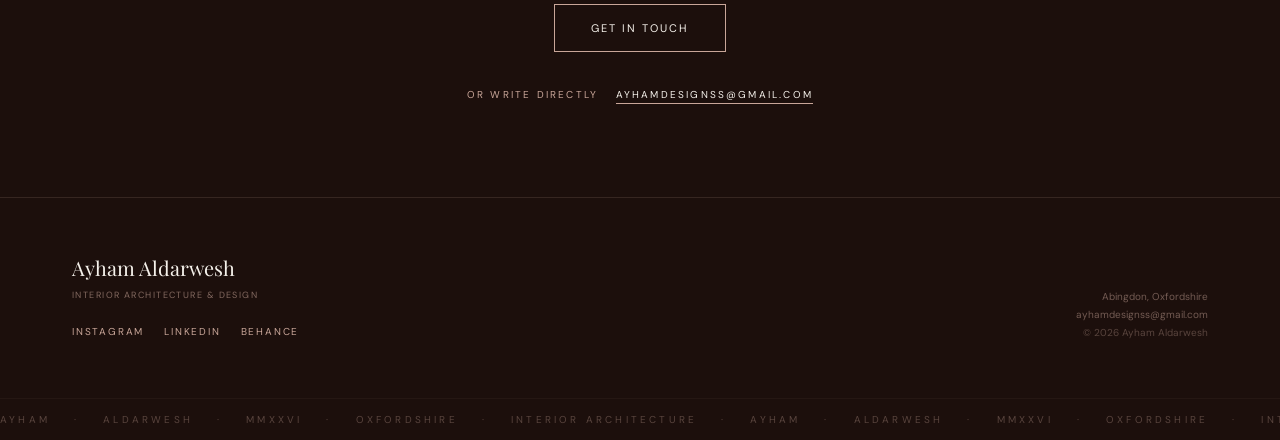
==== commit dc90c737: "Add SVG placeholder assets and fix cursor - Four unique SVG compositions in the earth-tone palette t" ====
--- a/index.html
+++ b/index.html
@@ -103,7 +103,7 @@
     <div class="hero-right">
       <div class="hero-image">
         <!-- Replace image with: hero.jpg -->
-        <img src="GENDO_MY_FIRST_PROJECT_86FF.png" alt="Interior architecture by Ayham Aldarwesh" />
+        <img src="assets/hero.svg" alt="Interior architecture by Ayham Aldarwesh" />
         <div class="hero-image-caption">
           <span>Selected · Spatial Study</span>
           <span class="hero-image-year">MMXXIV</span>
@@ -200,7 +200,7 @@
     <div class="disciplines-right reveal">
       <div class="disciplines-image">
         <!-- Replace image with: disciplines.jpg -->
-        <img src="GENDO_MY_FIRST_PROJECT_86FF.png" alt="Spatial study — academic project" />
+        <img src="assets/disciplines.svg" alt="Spatial study — academic project" />
       </div>
       <div class="disciplines-caption">
         Academic project — Arts University Bournemouth
@@ -224,7 +224,7 @@
     <a href="work/drift.html" class="project-card reveal">
       <div class="project-img-wrap">
         <!-- Replace image with: drift-hero.jpg -->
-        <img src="GENDO_MY_FIRST_PROJECT_86FF.png" alt="Drift — Spatial design project" class="project-img" />
+        <img src="assets/drift.svg" alt="Drift — Spatial design project" class="project-img" />
         <div class="project-index">N° 01</div>
         <div class="project-hover">View project →</div>
       </div>
@@ -242,7 +242,7 @@
     <a href="work/lens-light.html" class="project-card reveal">
       <div class="project-img-wrap">
         <!-- Replace image with: lens-light-hero.jpg -->
-        <img src="GENDO_MY_FIRST_PROJECT_86FF.png" alt="Lens & Light — Installation project" class="project-img" />
+        <img src="assets/lens-light.svg" alt="Lens & Light — Installation project" class="project-img" />
         <div class="project-index">N° 02</div>
         <div class="project-hover">View project →</div>
       </div>
--- a/style.css
+++ b/style.css
@@ -30,13 +30,10 @@
   -webkit-font-smoothing: antialiased;
   -moz-osx-font-smoothing: grayscale;
   overflow-x: hidden;
-  cursor: none;
-}
-
-@media (max-width: 900px) {
-  body { cursor: auto; }
-  .cursor-dot, .cursor-ring { display: none !important; }
-}
+}
+
+body.cursor-enabled,
+body.cursor-enabled * { cursor: none !important; }
 
 img { display: block; max-width: 100%; height: auto; }
 
@@ -46,9 +43,7 @@
   transition: color 0.2s var(--ease);
 }
 
-button { font-family: inherit; cursor: none; background: none; border: none; color: inherit; }
-
-@media (max-width: 900px) { button { cursor: pointer; } }
+button { font-family: inherit; background: none; border: none; color: inherit; cursor: pointer; }
 
 ::selection { background: var(--terracotta); color: var(--limestone); }
 
@@ -69,27 +64,41 @@
   top: 0; left: 0;
   pointer-events: none;
   z-index: 9999;
-  transform: translate(-50%, -50%);
+  opacity: 0;
   will-change: transform;
+  transform: translate3d(-100px, -100px, 0);
 }
 .cursor-dot {
-  width: 5px; height: 5px;
+  width: 6px;
+  height: 6px;
   background: var(--deep-earth);
-  transition: transform 0.05s linear, background 0.2s var(--ease), width 0.2s var(--ease), height 0.2s var(--ease);
+  margin: -3px 0 0 -3px;
+  transition: opacity 0.18s linear, background 0.25s var(--ease), width 0.25s var(--ease), height 0.25s var(--ease), margin 0.25s var(--ease);
 }
 .cursor-ring {
-  width: 28px; height: 28px;
+  width: 32px;
+  height: 32px;
   border: var(--line) solid var(--deep-earth);
-  transition: width 0.25s var(--ease), height 0.25s var(--ease), border-color 0.25s var(--ease), opacity 0.2s var(--ease);
-  opacity: 0.6;
-}
-.cursor-hover .cursor-ring {
-  width: 54px; height: 54px;
+  margin: -16px 0 0 -16px;
+  transition: opacity 0.18s linear, width 0.25s var(--ease), height 0.25s var(--ease), margin 0.25s var(--ease), border-color 0.25s var(--ease);
+}
+body.cursor-active .cursor-dot  { opacity: 1; }
+body.cursor-active .cursor-ring { opacity: 0.55; }
+
+body.cursor-hover .cursor-dot {
+  background: var(--terracotta);
+  width: 4px; height: 4px;
+  margin: -2px 0 0 -2px;
+}
+body.cursor-hover .cursor-ring {
+  width: 60px; height: 60px;
+  margin: -30px 0 0 -30px;
   border-color: var(--terracotta);
   opacity: 0.9;
 }
-.cursor-hover .cursor-dot {
-  background: var(--terracotta);
+
+@media (hover: none), (pointer: coarse), (max-width: 900px) {
+  .cursor-dot, .cursor-ring { display: none !important; }
 }
 
 /* ---------- Typography helpers ---------- */
@@ -330,12 +339,10 @@
   margin-left: auto;
 }
 .hero-marker {
-  position: absolute;
-  top: 80px;
-  left: var(--gutter);
   display: flex;
   align-items: center;
   gap: 14px;
+  margin-bottom: 40px;
 }
 .hero-marker-line {
   width: 36px;
@@ -343,6 +350,7 @@
   background: var(--dusty-clay);
 }
 .hero-marker-text {
+  font-family: 'DM Sans', sans-serif;
   font-size: 9px;
   text-transform: uppercase;
   letter-spacing: 0.22em;
@@ -1170,7 +1178,7 @@
     max-width: 100%;
     margin-left: 0;
   }
-  .hero-marker { top: 90px; left: 24px; }
+  .hero-marker { margin-bottom: 24px; }
   .hero-name { font-size: clamp(40px, 10vw, 56px); }
   .hero-right { order: 2; }
   .hero-image { height: 320px; }
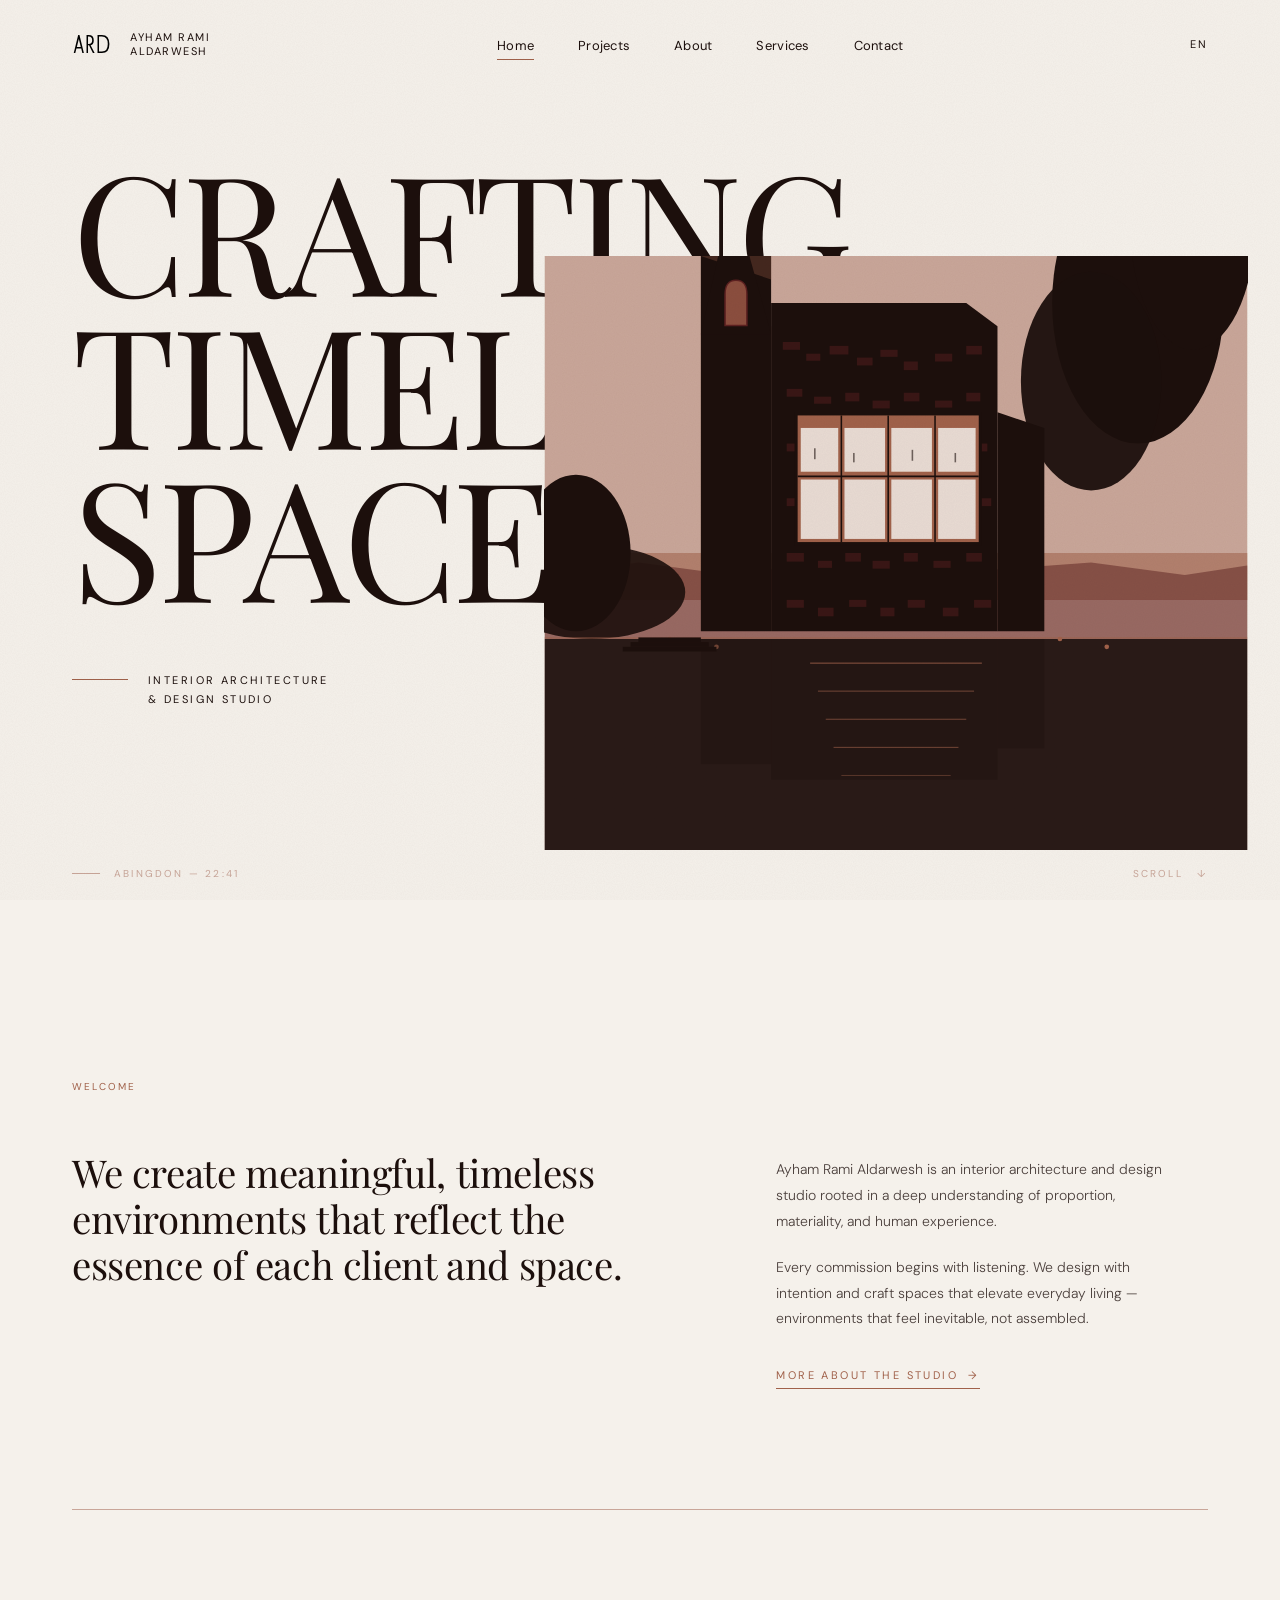
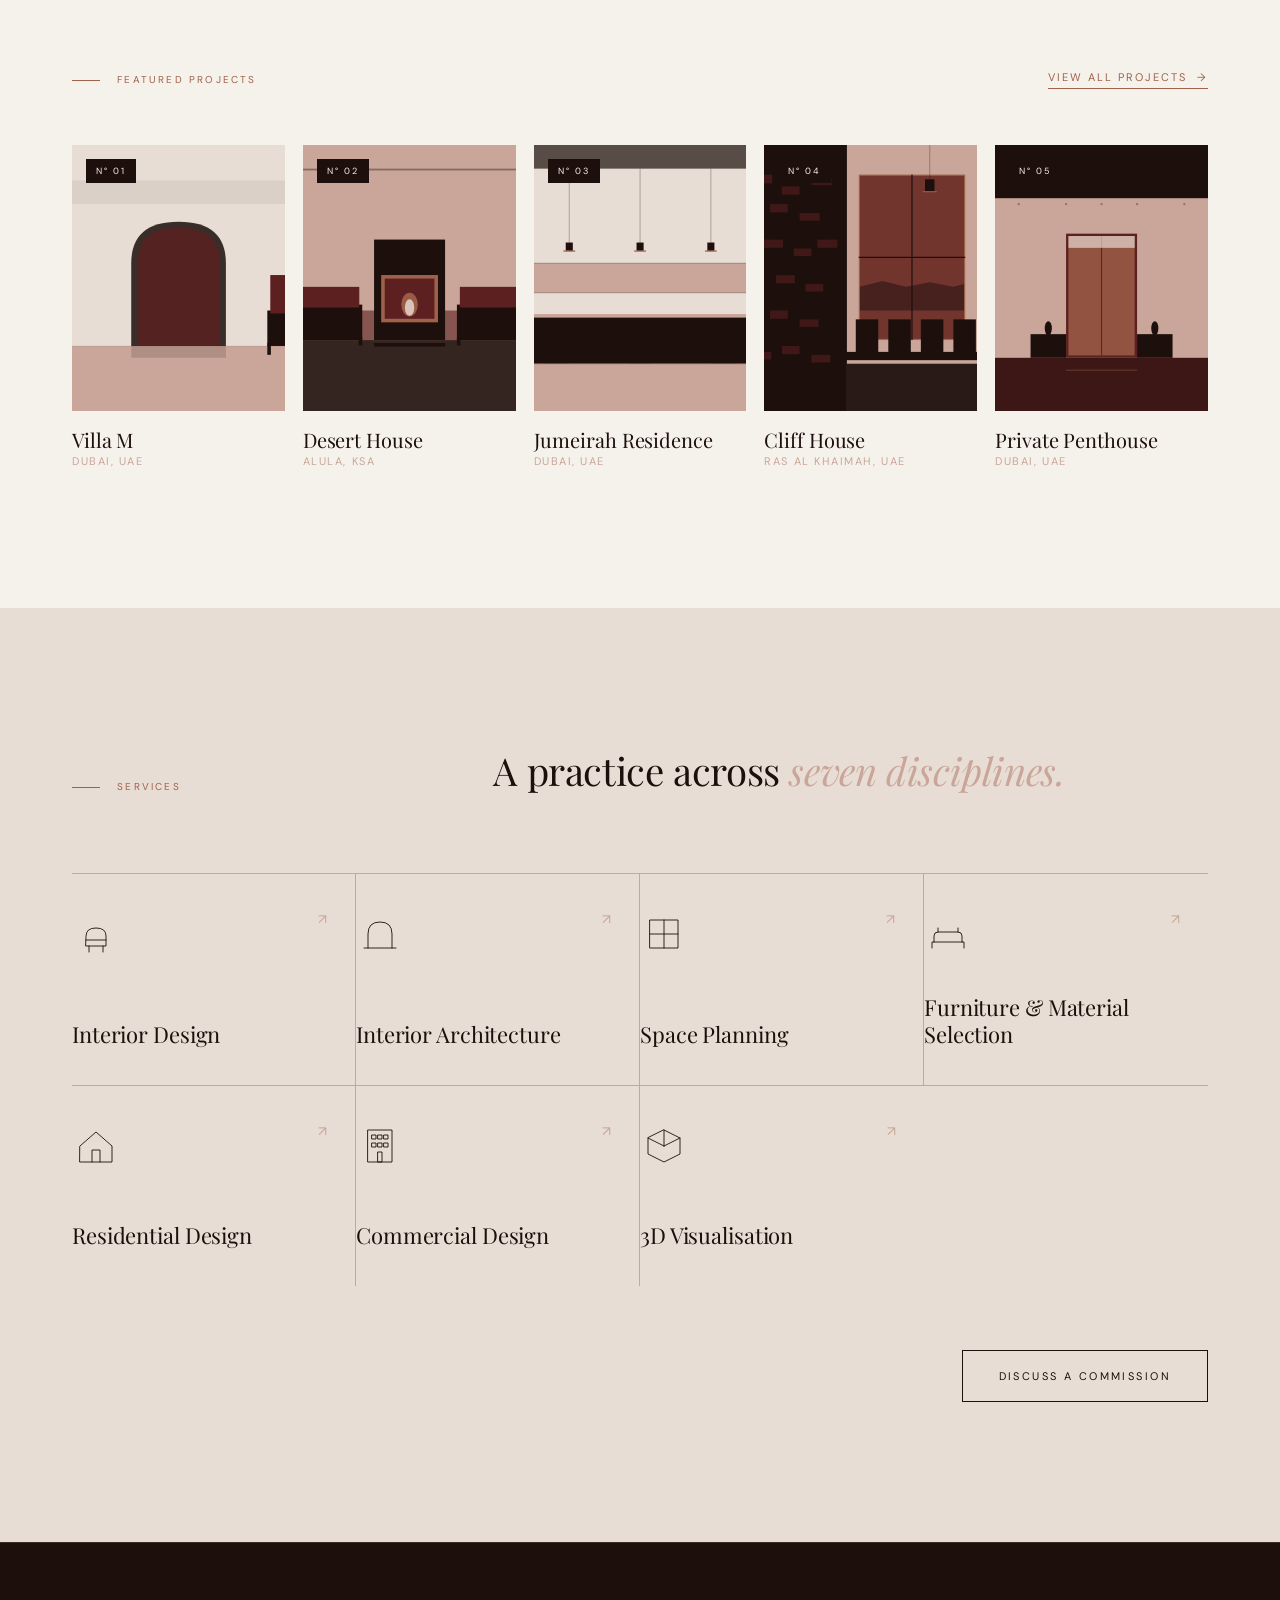
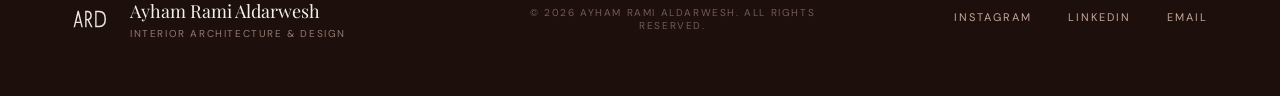
==== commit e1ad3cdf: "Full editorial rebuild: layered hero, intro, projects, services Reworks the homepage around the arch" ====
--- a/index.html
+++ b/index.html
@@ -2,9 +2,15 @@
 <html lang="en">
 <head>
 <meta charset="UTF-8" />
-<meta name="viewport" content="width=device-width, initial-scale=1.0" />
-<title>Ayham Aldarwesh — Interior Architecture & Design</title>
-<meta name="description" content="Interior architecture for those who know the difference. Work by Ayham Aldarwesh, based in Abingdon, Oxfordshire." />
+<meta name="viewport" content="width=device-width, initial-scale=1, viewport-fit=cover" />
+<meta name="theme-color" content="#F5F1EB" media="(prefers-color-scheme: light)" />
+<meta name="theme-color" content="#1C0F0C" media="(prefers-color-scheme: dark)" />
+<meta name="apple-mobile-web-app-capable" content="yes" />
+<meta name="apple-mobile-web-app-status-bar-style" content="default" />
+<meta name="apple-mobile-web-app-title" content="Ayham Rami Aldarwesh" />
+<meta name="format-detection" content="telephone=no" />
+<title>Ayham Rami Aldarwesh — Interior Architecture &amp; Design</title>
+<meta name="description" content="Interior architecture and design studio. We create meaningful, timeless environments that reflect the essence of each client and space." />
 <link rel="preconnect" href="https://fonts.googleapis.com" />
 <link rel="preconnect" href="https://fonts.gstatic.com" crossorigin />
 <link href="https://fonts.googleapis.com/css2?family=DM+Sans:wght@300;400;500&family=Playfair+Display:ital,wght@0,400;1,400&display=swap" rel="stylesheet" />
@@ -12,341 +18,342 @@
 </head>
 <body>
 
-<!-- Film grain overlay -->
 <div class="grain" aria-hidden="true"></div>
-
-<!-- Custom cursor -->
 <div class="cursor-dot" aria-hidden="true"></div>
 <div class="cursor-ring" aria-hidden="true"></div>
 
-<!-- Navigation -->
+<!-- =============== NAVIGATION =============== -->
 <nav class="nav" aria-label="Primary">
   <div class="nav-inner">
-    <a href="index.html" class="nav-logo">ARD</a>
+    <a href="index.html" class="nav-logo" aria-label="Ayham Rami Aldarwesh — Home">
+      <span class="nav-logo-mark" aria-hidden="true">
+        <img src="assets/logo.svg" alt="" />
+      </span>
+      <span class="nav-logo-name">
+        Ayham Rami<br/>Aldarwesh
+      </span>
+    </a>
+
     <ul class="nav-links" role="list">
-      <li><a href="work.html">Work</a></li>
-      <li><a href="about.html">About</a></li>
-      <li><a href="contact.html">Contact</a></li>
+      <li><a href="index.html" class="nav-link nav-link-active">Home</a></li>
+      <li><a href="work.html" class="nav-link">Projects</a></li>
+      <li><a href="about.html" class="nav-link">About</a></li>
+      <li><a href="#services" class="nav-link">Services</a></li>
+      <li><a href="contact.html" class="nav-link">Contact</a></li>
     </ul>
+
+    <div class="nav-end">
+      <span class="nav-lang" aria-hidden="true">EN</span>
+    </div>
+
     <button class="nav-burger" aria-label="Open menu" aria-expanded="false" aria-controls="mobile-menu">
       <span></span><span></span>
     </button>
   </div>
 </nav>
 
-<!-- Mobile menu overlay -->
+<!-- =============== MOBILE MENU =============== -->
 <div class="mobile-menu" id="mobile-menu" aria-hidden="true">
-  <button class="mobile-close" aria-label="Close menu">
-    <span></span><span></span>
-  </button>
+  <button class="mobile-close" aria-label="Close menu"><span></span><span></span></button>
   <ul role="list">
-    <li><a href="work.html">Work</a></li>
+    <li><a href="index.html">Home</a></li>
+    <li><a href="work.html">Projects</a></li>
     <li><a href="about.html">About</a></li>
+    <li><a href="#services">Services</a></li>
     <li><a href="contact.html">Contact</a></li>
   </ul>
-  <div class="mobile-foot">Abingdon, Oxfordshire</div>
+  <div class="mobile-foot">
+    <span>Abingdon, Oxfordshire</span>
+    <a href="mailto:ayhamdesignss@gmail.com">ayhamdesignss@gmail.com</a>
+  </div>
 </div>
 
 <main>
 
-<!-- Hero -->
-<section class="hero">
-  <div class="hero-grid">
-    <div class="hero-left">
-      <div class="hero-marker" aria-hidden="true">
-        <span class="hero-marker-line"></span>
-        <span class="hero-marker-text">01 — Index</span>
+<!-- =============== HERO =============== -->
+<section class="hero" id="hero">
+  <div class="hero-stage">
+
+    <!-- Title sits BEHIND the image -->
+    <h1 class="hero-title">
+      <span class="hero-line hero-line-1">
+        <span class="hero-word">Crafting</span>
+      </span>
+      <span class="hero-line hero-line-2">
+        <span class="hero-word">Timeless</span>
+      </span>
+      <span class="hero-line hero-line-3">
+        <span class="hero-word">Spaces</span>
+      </span>
+    </h1>
+
+    <!-- Image sits IN FRONT, building extends above frame -->
+    <div class="hero-figure" aria-hidden="true">
+      <!-- Replace SVG with: hero-main-architecture.jpg (use object-fit cover & 1600+px wide) -->
+      <img src="assets/hero-architecture.svg" alt="" />
+    </div>
+
+    <!-- Eyebrow + supporting line -->
+    <div class="hero-meta">
+      <span class="hero-rule" aria-hidden="true"></span>
+      <p class="hero-tag">
+        Interior Architecture<br/>&amp; Design Studio
+      </p>
+    </div>
+
+    <!-- Bottom corners: scroll + time -->
+    <div class="hero-corner hero-corner-left" aria-hidden="true">
+      <span class="hero-corner-line"></span>
+      <span>Abingdon — <span id="local-time">—</span></span>
+    </div>
+    <div class="hero-corner hero-corner-right" aria-hidden="true">
+      <span>Scroll</span>
+      <span class="hero-corner-arrow">↓</span>
+    </div>
+
+  </div>
+</section>
+
+<!-- =============== INTRODUCTION =============== -->
+<section class="intro">
+  <div class="intro-inner">
+    <div class="intro-eyebrow-row reveal">
+      <p class="eyebrow">Welcome</p>
+    </div>
+
+    <div class="intro-grid">
+      <div class="intro-statement reveal">
+        <h2>
+          We create meaningful, timeless environments that reflect the essence of each client and space.
+        </h2>
       </div>
 
-      <p class="eyebrow hero-eyebrow reveal-stagger">Interior Architecture &amp; Design</p>
-
-      <h1 class="hero-name">
-        <span class="hero-name-1 reveal-stagger">
-          <span class="char-wrap">
-            <span class="char">A</span><span class="char">y</span><span class="char">h</span><span class="char">a</span><span class="char">m</span>
-          </span>
-        </span>
-        <span class="hero-name-2 reveal-stagger">
-          <span class="char-wrap">
-            <span class="char">A</span><span class="char">l</span><span class="char">d</span><span class="char">a</span><span class="char">r</span><span class="char">w</span><span class="char">e</span><span class="char">s</span><span class="char">h</span>
-          </span>
-        </span>
-      </h1>
-
-      <hr class="hero-rule reveal-stagger" />
-
-      <p class="hero-descriptor reveal-stagger">Interior architecture for those who know the difference.</p>
-
-      <div class="hero-cta-row reveal-stagger">
-        <a href="work.html" class="btn btn-primary">View Work</a>
-        <a href="contact.html" class="hero-secondary">Commission a space →</a>
+      <div class="intro-body reveal">
+        <p>
+          Ayham Rami Aldarwesh is an interior architecture and design studio rooted in a deep understanding of proportion, materiality, and human experience.
+        </p>
+        <p>
+          Every commission begins with listening. We design with intention and craft spaces that elevate everyday living — environments that feel inevitable, not assembled.
+        </p>
+        <a href="about.html" class="intro-link">
+          More about the studio <span class="arrow">→</span>
+        </a>
       </div>
-
-      <div class="hero-stats reveal-stagger" aria-label="Practice at a glance">
-        <div class="stat">
-          <div class="stat-num" data-count="6">0</div>
-          <div class="stat-label">Projects</div>
-        </div>
-        <div class="stat-divider" aria-hidden="true"></div>
-        <div class="stat">
-          <div class="stat-num" data-count="3">0</div>
-          <div class="stat-label">Disciplines</div>
-        </div>
-        <div class="stat-divider" aria-hidden="true"></div>
-        <div class="stat">
-          <div class="stat-num" data-count="1">0</div>
-          <div class="stat-label">Voice</div>
-        </div>
-      </div>
-    </div>
-
-    <div class="hero-right">
-      <div class="hero-image">
-        <!-- Replace image with: hero.jpg -->
-        <img src="assets/hero.svg" alt="Interior architecture by Ayham Aldarwesh" />
-        <div class="hero-image-caption">
-          <span>Selected · Spatial Study</span>
-          <span class="hero-image-year">MMXXIV</span>
-        </div>
-      </div>
-    </div>
-  </div>
-
-  <div class="hero-bottom">
-    <div class="hero-scroll" aria-hidden="true">
-      <span>Scroll</span>
-      <span class="hero-scroll-line"></span>
-    </div>
-    <div class="hero-clock" aria-hidden="true">
-      <span class="hero-clock-dot"></span>
-      <span id="local-time">—</span>
-      <span>Abingdon</span>
-    </div>
+    </div>
+
+    <hr class="intro-rule reveal" />
   </div>
 </section>
 
-<!-- Marquee band -->
-<div class="marquee" aria-hidden="true">
-  <div class="marquee-track">
-    <span>Residential</span><span class="marquee-dot">◦</span>
-    <span>Hospitality</span><span class="marquee-dot">◦</span>
-    <span>Therapeutic</span><span class="marquee-dot">◦</span>
-    <span>Research</span><span class="marquee-dot">◦</span>
-    <span>Considered Spaces</span><span class="marquee-dot">◦</span>
-    <span>Residential</span><span class="marquee-dot">◦</span>
-    <span>Hospitality</span><span class="marquee-dot">◦</span>
-    <span>Therapeutic</span><span class="marquee-dot">◦</span>
-    <span>Research</span><span class="marquee-dot">◦</span>
-    <span>Considered Spaces</span><span class="marquee-dot">◦</span>
-  </div>
-</div>
-
-<!-- Positioning statement -->
-<section class="positioning">
-  <div class="positioning-inner">
-    <p class="eyebrow positioning-eyebrow reveal">Statement of Practice</p>
-    <h2 class="positioning-line reveal">Interior architecture for those who know the difference.</h2>
-    <p class="positioning-body reveal">Space, considered. Every commission begins with listening — and ends with a space that feels inevitable.</p>
-    <div class="positioning-mark reveal" aria-hidden="true">A · A</div>
-  </div>
+<!-- =============== FEATURED PROJECTS =============== -->
+<section class="featured" id="projects">
+  <div class="featured-head">
+    <p class="eyebrow reveal">
+      <span class="eyebrow-line" aria-hidden="true"></span>
+      Featured Projects
+    </p>
+    <a href="work.html" class="featured-view reveal">View all projects <span class="arrow">→</span></a>
+  </div>
+
+  <ol class="featured-grid" role="list">
+    <li class="featured-card reveal">
+      <a href="work.html">
+        <div class="featured-img-wrap">
+          <!-- Replace image with: villa-m.jpg -->
+          <img src="assets/projects/villa-m.svg" alt="Villa M — Dubai, UAE" />
+          <span class="featured-num">N° 01</span>
+        </div>
+        <div class="featured-meta">
+          <h3 class="featured-title">Villa M</h3>
+          <p class="featured-loc">Dubai, UAE</p>
+        </div>
+      </a>
+    </li>
+
+    <li class="featured-card reveal">
+      <a href="work.html">
+        <div class="featured-img-wrap">
+          <!-- Replace image with: desert-house.jpg -->
+          <img src="assets/projects/desert-house.svg" alt="Desert House — AlUla, KSA" />
+          <span class="featured-num">N° 02</span>
+        </div>
+        <div class="featured-meta">
+          <h3 class="featured-title">Desert House</h3>
+          <p class="featured-loc">AlUla, KSA</p>
+        </div>
+      </a>
+    </li>
+
+    <li class="featured-card reveal">
+      <a href="work.html">
+        <div class="featured-img-wrap">
+          <!-- Replace image with: jumeirah-residence.jpg -->
+          <img src="assets/projects/jumeirah.svg" alt="Jumeirah Residence — Dubai, UAE" />
+          <span class="featured-num">N° 03</span>
+        </div>
+        <div class="featured-meta">
+          <h3 class="featured-title">Jumeirah Residence</h3>
+          <p class="featured-loc">Dubai, UAE</p>
+        </div>
+      </a>
+    </li>
+
+    <li class="featured-card reveal">
+      <a href="work.html">
+        <div class="featured-img-wrap">
+          <!-- Replace image with: cliff-house.jpg -->
+          <img src="assets/projects/cliff-house.svg" alt="Cliff House — Ras Al Khaimah, UAE" />
+          <span class="featured-num">N° 04</span>
+        </div>
+        <div class="featured-meta">
+          <h3 class="featured-title">Cliff House</h3>
+          <p class="featured-loc">Ras Al Khaimah, UAE</p>
+        </div>
+      </a>
+    </li>
+
+    <li class="featured-card reveal">
+      <a href="work.html">
+        <div class="featured-img-wrap">
+          <!-- Replace image with: private-penthouse.jpg -->
+          <img src="assets/projects/penthouse.svg" alt="Private Penthouse — Dubai, UAE" />
+          <span class="featured-num">N° 05</span>
+        </div>
+        <div class="featured-meta">
+          <h3 class="featured-title">Private Penthouse</h3>
+          <p class="featured-loc">Dubai, UAE</p>
+        </div>
+      </a>
+    </li>
+  </ol>
 </section>
 
-<!-- Disciplines -->
-<section class="disciplines">
-  <div class="disciplines-head">
-    <p class="eyebrow reveal">What I do</p>
-    <h2 class="disciplines-title reveal">Four <em>disciplines</em>,<br />one sensibility.</h2>
-  </div>
-
-  <div class="disciplines-grid">
-    <div class="disciplines-left">
-      <div class="discipline reveal">
-        <div class="discipline-num">01</div>
-        <div class="discipline-text">
-          <h3 class="discipline-name">Residential</h3>
-          <p class="discipline-desc">Private homes and apartments, from concept through to completion.</p>
-        </div>
-        <span class="discipline-arrow" aria-hidden="true">↗</span>
-      </div>
-
-      <div class="discipline discipline-active reveal">
-        <div class="discipline-num">02</div>
-        <div class="discipline-text">
-          <h3 class="discipline-name">Hospitality</h3>
-          <p class="discipline-desc">Hotels, restaurants, and experiential spaces for discerning clients.</p>
-        </div>
-        <span class="discipline-arrow" aria-hidden="true">↗</span>
-      </div>
-
-      <div class="discipline reveal">
-        <div class="discipline-num">03</div>
-        <div class="discipline-text">
-          <h3 class="discipline-name">Therapeutic</h3>
-          <p class="discipline-desc">Spaces designed around psychological wellbeing and recovery.</p>
-        </div>
-        <span class="discipline-arrow" aria-hidden="true">↗</span>
-      </div>
-
-      <div class="discipline reveal">
-        <div class="discipline-num">04</div>
-        <div class="discipline-text">
-          <h3 class="discipline-name">Research</h3>
-          <p class="discipline-desc">Evidence-led spatial analysis and academic design enquiry.</p>
-        </div>
-        <span class="discipline-arrow" aria-hidden="true">↗</span>
-      </div>
-    </div>
-
-    <div class="disciplines-right reveal">
-      <div class="disciplines-image">
-        <!-- Replace image with: disciplines.jpg -->
-        <img src="assets/disciplines.svg" alt="Spatial study — academic project" />
-      </div>
-      <div class="disciplines-caption">
-        Academic project — Arts University Bournemouth
-      </div>
-    </div>
+<!-- =============== SERVICES =============== -->
+<section class="services" id="services">
+  <div class="services-head">
+    <p class="eyebrow reveal">
+      <span class="eyebrow-line" aria-hidden="true"></span>
+      Services
+    </p>
+    <h2 class="services-title reveal">
+      A practice across <em>seven disciplines.</em>
+    </h2>
+  </div>
+
+  <ul class="services-grid" role="list">
+    <li class="service reveal">
+      <span class="service-icon" aria-hidden="true">
+        <svg viewBox="0 0 48 48" fill="none" stroke="currentColor" stroke-width="0.9" stroke-linecap="round" stroke-linejoin="round">
+          <path d="M 14 26 Q 14 18 24 18 Q 34 18 34 26 L 34 36 L 14 36 Z"/>
+          <line x1="14" y1="30" x2="34" y2="30"/>
+          <line x1="17" y1="36" x2="17" y2="42"/>
+          <line x1="31" y1="36" x2="31" y2="42"/>
+        </svg>
+      </span>
+      <h3 class="service-name">Interior Design</h3>
+    </li>
+
+    <li class="service reveal">
+      <span class="service-icon" aria-hidden="true">
+        <svg viewBox="0 0 48 48" fill="none" stroke="currentColor" stroke-width="0.9" stroke-linecap="round" stroke-linejoin="round">
+          <path d="M 12 38 L 12 24 Q 12 12 24 12 Q 36 12 36 24 L 36 38"/>
+          <line x1="8" y1="38" x2="40" y2="38"/>
+        </svg>
+      </span>
+      <h3 class="service-name">Interior Architecture</h3>
+    </li>
+
+    <li class="service reveal">
+      <span class="service-icon" aria-hidden="true">
+        <svg viewBox="0 0 48 48" fill="none" stroke="currentColor" stroke-width="0.9" stroke-linecap="round" stroke-linejoin="round">
+          <rect x="10" y="10" width="28" height="28"/>
+          <line x1="24" y1="10" x2="24" y2="38"/>
+          <line x1="10" y1="24" x2="38" y2="24"/>
+        </svg>
+      </span>
+      <h3 class="service-name">Space Planning</h3>
+    </li>
+
+    <li class="service reveal">
+      <span class="service-icon" aria-hidden="true">
+        <svg viewBox="0 0 48 48" fill="none" stroke="currentColor" stroke-width="0.9" stroke-linecap="round" stroke-linejoin="round">
+          <path d="M 10 32 L 10 26 Q 10 22 14 22 L 34 22 Q 38 22 38 26 L 38 32"/>
+          <path d="M 8 38 L 8 32 L 40 32 L 40 38"/>
+          <line x1="14" y1="22" x2="14" y2="18"/>
+          <line x1="34" y1="22" x2="34" y2="18"/>
+        </svg>
+      </span>
+      <h3 class="service-name">Furniture &amp; Material Selection</h3>
+    </li>
+
+    <li class="service reveal">
+      <span class="service-icon" aria-hidden="true">
+        <svg viewBox="0 0 48 48" fill="none" stroke="currentColor" stroke-width="0.9" stroke-linecap="round" stroke-linejoin="round">
+          <path d="M 8 24 L 24 10 L 40 24 L 40 40 L 8 40 Z"/>
+          <path d="M 20 40 L 20 28 L 28 28 L 28 40"/>
+        </svg>
+      </span>
+      <h3 class="service-name">Residential Design</h3>
+    </li>
+
+    <li class="service reveal">
+      <span class="service-icon" aria-hidden="true">
+        <svg viewBox="0 0 48 48" fill="none" stroke="currentColor" stroke-width="0.9" stroke-linecap="round" stroke-linejoin="round">
+          <rect x="12" y="8" width="24" height="32"/>
+          <rect x="16" y="13" width="4" height="4"/>
+          <rect x="22" y="13" width="4" height="4"/>
+          <rect x="28" y="13" width="4" height="4"/>
+          <rect x="16" y="21" width="4" height="4"/>
+          <rect x="22" y="21" width="4" height="4"/>
+          <rect x="28" y="21" width="4" height="4"/>
+          <rect x="22" y="30" width="4" height="10"/>
+        </svg>
+      </span>
+      <h3 class="service-name">Commercial Design</h3>
+    </li>
+
+    <li class="service reveal">
+      <span class="service-icon" aria-hidden="true">
+        <svg viewBox="0 0 48 48" fill="none" stroke="currentColor" stroke-width="0.9" stroke-linecap="round" stroke-linejoin="round">
+          <path d="M 24 8 L 40 16 L 40 32 L 24 40 L 8 32 L 8 16 Z"/>
+          <line x1="24" y1="8"  x2="24" y2="24"/>
+          <line x1="24" y1="24" x2="40" y2="16"/>
+          <line x1="24" y1="24" x2="8"  y2="16"/>
+        </svg>
+      </span>
+      <h3 class="service-name">3D Visualisation</h3>
+    </li>
+  </ul>
+
+  <div class="services-foot reveal">
+    <a href="contact.html" class="btn btn-ghost">Discuss a commission</a>
   </div>
 </section>
 
-<!-- Selected projects -->
-<section class="projects">
-  <div class="projects-meta">
-    <p class="eyebrow reveal">Selected Work</p>
-    <a href="work.html" class="projects-link reveal">View all work →</a>
-  </div>
-
-  <h2 class="projects-title reveal">Projects</h2>
-  <hr class="projects-divider reveal" />
-
-  <div class="projects-grid">
-
-    <a href="work/drift.html" class="project-card reveal">
-      <div class="project-img-wrap">
-        <!-- Replace image with: drift-hero.jpg -->
-        <img src="assets/drift.svg" alt="Drift — Spatial design project" class="project-img" />
-        <div class="project-index">N° 01</div>
-        <div class="project-hover">View project →</div>
-      </div>
-      <div class="project-body">
-        <p class="eyebrow project-eyebrow">Spatial Design · AUB · 2024</p>
-        <h3 class="project-title">Drift</h3>
-        <div class="project-meta">
-          <span>Concept</span>
-          <span>Material</span>
-          <span>Light</span>
-        </div>
-      </div>
-    </a>
-
-    <a href="work/lens-light.html" class="project-card reveal">
-      <div class="project-img-wrap">
-        <!-- Replace image with: lens-light-hero.jpg -->
-        <img src="assets/lens-light.svg" alt="Lens & Light — Installation project" class="project-img" />
-        <div class="project-index">N° 02</div>
-        <div class="project-hover">View project →</div>
-      </div>
-      <div class="project-body">
-        <p class="eyebrow project-eyebrow">Installation · AUB · 2024</p>
-        <h3 class="project-title">Lens &amp; Light</h3>
-        <div class="project-meta">
-          <span>Installation</span>
-          <span>Spatial</span>
-          <span>Optics</span>
-        </div>
-      </div>
-    </a>
-
-  </div>
-</section>
-
-<!-- Process section -->
-<section class="process">
-  <div class="process-head">
-    <p class="eyebrow reveal">Method</p>
-    <h2 class="process-title reveal">A practice of <em>listening</em><br />before drawing.</h2>
-  </div>
-
-  <div class="process-grid">
-    <div class="process-step reveal">
-      <div class="process-step-num">i</div>
-      <h3 class="process-step-title">Listen</h3>
-      <p class="process-step-body">Long conversations. Site visits without a sketchbook. Understanding the room behind the room.</p>
-    </div>
-    <div class="process-step reveal">
-      <div class="process-step-num">ii</div>
-      <h3 class="process-step-title">Frame</h3>
-      <p class="process-step-body">Establishing the brief as a question of feeling, not just function. The mood, the weight, the air.</p>
-    </div>
-    <div class="process-step reveal">
-      <div class="process-step-num">iii</div>
-      <h3 class="process-step-title">Draw</h3>
-      <p class="process-step-body">Plans, sections, prototypes. The slow conversation between hand, page, and material sample.</p>
-    </div>
-    <div class="process-step reveal">
-      <div class="process-step-num">iv</div>
-      <h3 class="process-step-title">Build</h3>
-      <p class="process-step-body">On site with the trades. Adjusting, refining. The last 5% is where the work earns its keep.</p>
-    </div>
-  </div>
-</section>
-
-<!-- CTA strip -->
-<section class="cta">
-  <div class="cta-inner">
-    <p class="eyebrow cta-eyebrow reveal">
-      <span class="cta-pulse" aria-hidden="true"></span>
-      Currently available for commissions
-    </p>
-    <h2 class="cta-heading reveal">Let&rsquo;s make something <em>worth keeping.</em></h2>
-    <a href="contact.html" class="btn btn-ghost reveal">Get in touch</a>
-    <div class="cta-mail reveal">
-      <span>or write directly</span>
-      <a href="mailto:ayhamdesignss@gmail.com">ayhamdesignss@gmail.com</a>
-    </div>
-  </div>
-</section>
-
 </main>
 
-<!-- Footer -->
+<!-- =============== FOOTER =============== -->
 <footer class="footer">
   <div class="footer-inner">
-    <div class="footer-left">
-      <div class="footer-name">Ayham Aldarwesh</div>
-      <div class="footer-tag">Interior Architecture &amp; Design</div>
-      <div class="footer-socials">
-        <a href="#">Instagram</a>
-        <a href="#">LinkedIn</a>
-        <a href="#">Behance</a>
+    <div class="footer-brand">
+      <span class="footer-mark" aria-hidden="true">
+        <img src="assets/logo.svg" alt="" />
+      </span>
+      <div>
+        <div class="footer-name">Ayham Rami Aldarwesh</div>
+        <div class="footer-tag">Interior Architecture &amp; Design</div>
       </div>
     </div>
-    <div class="footer-right">
-      <div>Abingdon, Oxfordshire</div>
-      <div><a href="mailto:ayhamdesignss@gmail.com">ayhamdesignss@gmail.com</a></div>
-      <div class="footer-copy">&copy; 2026 Ayham Aldarwesh</div>
-    </div>
-  </div>
-  <div class="footer-band" aria-hidden="true">
-    <span>AYHAM</span>
-    <span>·</span>
-    <span>ALDARWESH</span>
-    <span>·</span>
-    <span>MMXXVI</span>
-    <span>·</span>
-    <span>OXFORDSHIRE</span>
-    <span>·</span>
-    <span>INTERIOR ARCHITECTURE</span>
-    <span>·</span>
-    <span>AYHAM</span>
-    <span>·</span>
-    <span>ALDARWESH</span>
-    <span>·</span>
-    <span>MMXXVI</span>
-    <span>·</span>
-    <span>OXFORDSHIRE</span>
-    <span>·</span>
-    <span>INTERIOR ARCHITECTURE</span>
+
+    <div class="footer-center">
+      &copy; 2026 Ayham Rami Aldarwesh. All rights reserved.
+    </div>
+
+    <div class="footer-links">
+      <a href="#">Instagram</a>
+      <a href="#">LinkedIn</a>
+      <a href="mailto:ayhamdesignss@gmail.com">Email</a>
+    </div>
   </div>
 </footer>
 
--- a/style.css
+++ b/style.css
@@ -1,9 +1,11 @@
 /* =========================================================
-   Ayham Aldarwesh — Interior Architecture & Design
-   Design system: sharp corners, 0.5px lines, earth palette
+   Ayham Rami Aldarwesh — Interior Architecture & Design
+   Brand: earth-tone palette, Playfair Display + DM Sans
+   Aesthetic: editorial, architectural, luxury, minimal
    ========================================================= */
 
 :root {
+  /* Palette */
   --limestone:   #F5F1EB;
   --raw-plaster: #E8DDD4;
   --dusty-clay:  #C9A699;
@@ -11,16 +13,27 @@
   --oxblood:     #5C2020;
   --deep-earth:  #1C0F0C;
 
-  --max:    1280px;
-  --gutter: 72px;
-  --gutter-m: 24px;
-  --line:   0.5px;
-  --ease:   cubic-bezier(0.22, 0.61, 0.36, 1);
-}
-
-* { box-sizing: border-box; margin: 0; padding: 0; }
-
-html { scroll-behavior: smooth; }
+  /* Layout */
+  --max:       1480px;
+  --gutter:    72px;
+  --gutter-m:  24px;
+  --nav-h:     88px;
+  --line:      0.5px;
+
+  --ease:      cubic-bezier(0.22, 0.61, 0.36, 1);
+  --ease-soft: cubic-bezier(0.32, 0.72, 0, 1);
+}
+
+/* =========================================================
+   Reset / base
+   ========================================================= */
+*, *::before, *::after { box-sizing: border-box; margin: 0; padding: 0; }
+
+html {
+  scroll-behavior: smooth;
+  -webkit-text-size-adjust: 100%;
+  text-size-adjust: 100%;
+}
 
 body {
   font-family: 'DM Sans', sans-serif;
@@ -30,35 +43,84 @@
   -webkit-font-smoothing: antialiased;
   -moz-osx-font-smoothing: grayscale;
   overflow-x: hidden;
+  -webkit-tap-highlight-color: rgba(160, 97, 74, 0.12);
 }
 
 body.cursor-enabled,
 body.cursor-enabled * { cursor: none !important; }
 
-img { display: block; max-width: 100%; height: auto; }
+img, svg { display: block; max-width: 100%; height: auto; }
 
 a {
   color: inherit;
   text-decoration: none;
-  transition: color 0.2s var(--ease);
-}
-
-button { font-family: inherit; background: none; border: none; color: inherit; cursor: pointer; }
+  transition: color 0.25s var(--ease);
+}
+
+button {
+  font-family: inherit;
+  background: none;
+  border: none;
+  color: inherit;
+  cursor: pointer;
+}
+
+ul, ol { list-style: none; }
 
 ::selection { background: var(--terracotta); color: var(--limestone); }
 
-/* ---------- Film grain ---------- */
+/* Headings — Playfair Display, never bold, never body-size */
+h1, h2, h3, h4, h5 {
+  font-family: 'Playfair Display', serif;
+  font-weight: 400;
+  color: var(--deep-earth);
+  line-height: 1.08;
+}
+em {
+  font-family: 'Playfair Display', serif;
+  font-style: italic;
+}
+
+/* Eyebrow — DM Sans, 9–10px, uppercase, wide tracking, terracotta */
+.eyebrow {
+  font-family: 'DM Sans', sans-serif;
+  font-size: 10px;
+  font-weight: 400;
+  text-transform: uppercase;
+  letter-spacing: 0.22em;
+  color: var(--terracotta);
+}
+.eyebrow-line {
+  display: inline-block;
+  width: 28px;
+  height: var(--line);
+  background: var(--terracotta);
+  vertical-align: middle;
+  margin-right: 12px;
+}
+
+.arrow {
+  display: inline-block;
+  transition: transform 0.35s var(--ease);
+}
+a:hover .arrow { transform: translateX(4px); }
+
+/* =========================================================
+   Film grain
+   ========================================================= */
 .grain {
   position: fixed;
   inset: 0;
   pointer-events: none;
   z-index: 9998;
-  opacity: 0.05;
+  opacity: 0.045;
   mix-blend-mode: multiply;
   background-image: url("data:image/svg+xml;utf8,<svg xmlns='http://www.w3.org/2000/svg' width='200' height='200'><filter id='n'><feTurbulence type='fractalNoise' baseFrequency='0.9' numOctaves='2' stitchTiles='stitch'/><feColorMatrix values='0 0 0 0 0.11 0 0 0 0 0.06 0 0 0 0 0.05 0 0 0 1 0'/></filter><rect width='100%' height='100%' filter='url(%23n)'/></svg>");
 }
 
-/* ---------- Custom cursor ---------- */
+/* =========================================================
+   Custom cursor
+   ========================================================= */
 .cursor-dot, .cursor-ring {
   position: fixed;
   top: 0; left: 0;
@@ -69,70 +131,51 @@
   transform: translate3d(-100px, -100px, 0);
 }
 .cursor-dot {
-  width: 6px;
-  height: 6px;
+  width: 6px; height: 6px;
   background: var(--deep-earth);
   margin: -3px 0 0 -3px;
   transition: opacity 0.18s linear, background 0.25s var(--ease), width 0.25s var(--ease), height 0.25s var(--ease), margin 0.25s var(--ease);
 }
 .cursor-ring {
-  width: 32px;
-  height: 32px;
+  width: 32px; height: 32px;
   border: var(--line) solid var(--deep-earth);
   margin: -16px 0 0 -16px;
   transition: opacity 0.18s linear, width 0.25s var(--ease), height 0.25s var(--ease), margin 0.25s var(--ease), border-color 0.25s var(--ease);
 }
 body.cursor-active .cursor-dot  { opacity: 1; }
-body.cursor-active .cursor-ring { opacity: 0.55; }
-
+body.cursor-active .cursor-ring { opacity: 0.5; }
 body.cursor-hover .cursor-dot {
   background: var(--terracotta);
   width: 4px; height: 4px;
   margin: -2px 0 0 -2px;
 }
 body.cursor-hover .cursor-ring {
-  width: 60px; height: 60px;
-  margin: -30px 0 0 -30px;
+  width: 64px; height: 64px;
+  margin: -32px 0 0 -32px;
   border-color: var(--terracotta);
-  opacity: 0.9;
-}
-
+  opacity: 0.85;
+}
 @media (hover: none), (pointer: coarse), (max-width: 900px) {
   .cursor-dot, .cursor-ring { display: none !important; }
 }
 
-/* ---------- Typography helpers ---------- */
-.eyebrow {
-  font-family: 'DM Sans', sans-serif;
-  font-size: 10px;
-  font-weight: 400;
-  text-transform: uppercase;
-  letter-spacing: 0.22em;
-  color: var(--terracotta);
-}
-
-h1, h2, h3, h4 {
-  font-family: 'Playfair Display', serif;
-  font-weight: 400;
-  color: var(--deep-earth);
-  font-style: normal;
-}
-
-em {
-  font-family: 'Playfair Display', serif;
-  font-style: italic;
-  color: var(--dusty-clay);
-}
-
-/* ---------- Navigation ---------- */
+/* =========================================================
+   Navigation
+   ========================================================= */
 .nav {
   position: fixed;
   top: 0; left: 0; right: 0;
-  height: 64px;
-  background: var(--limestone);
+  height: var(--nav-h);
+  background: transparent;
+  z-index: 100;
+  transition: background 0.4s var(--ease), border-color 0.4s var(--ease), transform 0.4s var(--ease), height 0.3s var(--ease);
+}
+.nav.is-scrolled {
+  background: rgba(245, 241, 235, 0.92);
+  backdrop-filter: blur(8px);
+  -webkit-backdrop-filter: blur(8px);
   border-bottom: var(--line) solid var(--dusty-clay);
-  z-index: 100;
-  transition: transform 0.4s var(--ease), background 0.3s var(--ease);
+  height: 68px;
 }
 .nav.nav-hidden { transform: translateY(-100%); }
 
@@ -144,79 +187,109 @@
   display: flex;
   align-items: center;
   justify-content: space-between;
-}
+  gap: 32px;
+}
+
 .nav-logo {
-  font-family: 'DM Sans', sans-serif;
-  font-size: 14px;
-  font-weight: 400;
-  letter-spacing: 0.16em;
+  display: flex;
+  align-items: center;
+  gap: 14px;
+  color: var(--deep-earth);
+  flex-shrink: 0;
+}
+.nav-logo-mark {
+  width: 44px;
+  height: auto;
+  color: var(--deep-earth);
+  transition: color 0.3s var(--ease);
+}
+.nav-logo-mark img {
+  width: 100%;
+  height: auto;
+  display: block;
+}
+.nav-logo-name {
+  font-family: 'DM Sans', sans-serif;
+  font-size: 11px;
+  font-weight: 400;
+  letter-spacing: 0.14em;
+  line-height: 1.3;
+  text-transform: uppercase;
+  color: var(--deep-earth);
+}
+.nav-logo:hover .nav-logo-mark { color: var(--terracotta); }
+
+.nav-links {
+  display: flex;
+  align-items: center;
+  gap: 44px;
+}
+.nav-link {
+  font-family: 'DM Sans', sans-serif;
+  font-size: 13px;
+  font-weight: 400;
+  letter-spacing: 0.02em;
   color: var(--deep-earth);
   position: relative;
-}
-.nav-logo::after {
+  padding: 8px 0;
+}
+.nav-link::after {
   content: '';
   position: absolute;
-  left: 0; right: 0;
-  bottom: -4px;
-  height: var(--line);
-  background: var(--terracotta);
-  transform: scaleX(0);
-  transform-origin: left;
-  transition: transform 0.4s var(--ease);
-}
-.nav-logo:hover::after { transform: scaleX(1); }
-
-.nav-links {
-  display: flex;
-  gap: 40px;
-  list-style: none;
-}
-.nav-links a {
-  font-family: 'DM Sans', sans-serif;
-  font-size: 11px;
-  font-weight: 400;
-  text-transform: uppercase;
-  letter-spacing: 0.1em;
-  color: var(--deep-earth);
-  position: relative;
-  padding: 6px 0;
-}
-.nav-links a::before {
-  content: '';
-  position: absolute;
-  left: 0; right: 0;
-  bottom: 0;
+  left: 0; bottom: 2px;
+  width: 100%;
   height: var(--line);
   background: var(--terracotta);
   transform: scaleX(0);
   transform-origin: right;
   transition: transform 0.4s var(--ease);
 }
-.nav-links a:hover { color: var(--terracotta); }
-.nav-links a:hover::before { transform: scaleX(1); transform-origin: left; }
+.nav-link:hover { color: var(--terracotta); }
+.nav-link:hover::after,
+.nav-link-active::after {
+  transform: scaleX(1);
+  transform-origin: left;
+}
+.nav-link-active { color: var(--deep-earth); }
+
+.nav-end {
+  display: flex;
+  align-items: center;
+  gap: 16px;
+  flex-shrink: 0;
+}
+.nav-lang {
+  font-family: 'DM Sans', sans-serif;
+  font-size: 11px;
+  font-weight: 400;
+  letter-spacing: 0.18em;
+  color: var(--deep-earth);
+  text-transform: uppercase;
+}
 
 .nav-burger {
   display: none;
-  width: 32px; height: 32px;
+  width: 44px; height: 44px;
   position: relative;
 }
 .nav-burger span {
   position: absolute;
-  left: 4px; right: 4px;
+  left: 6px; right: 6px;
   height: var(--line);
   background: var(--deep-earth);
-  transition: transform 0.3s var(--ease);
-}
-.nav-burger span:nth-child(1) { top: 12px; }
-.nav-burger span:nth-child(2) { top: 20px; }
-
-@media (max-width: 768px) {
-  .nav-inner { padding: 0 var(--gutter-m); }
-  .nav-links { display: none; }
+}
+.nav-burger span:nth-child(1) { top: 18px; }
+.nav-burger span:nth-child(2) { top: 25px; }
+
+@media (max-width: 900px) {
+  .nav-inner { padding: 0 var(--gutter-m); gap: 12px; }
+  .nav-links, .nav-end { display: none; }
   .nav-burger { display: block; }
 }
 
-/* ---------- Mobile menu ---------- */
+/* =========================================================
+   Mobile menu
+   ========================================================= */
 .mobile-menu {
   position: fixed;
   inset: 0;
@@ -229,42 +302,43 @@
   opacity: 0;
   pointer-events: none;
   transition: opacity 0.4s var(--ease);
+  padding: env(safe-area-inset-top) env(safe-area-inset-right) env(safe-area-inset-bottom) env(safe-area-inset-left);
 }
 .mobile-menu.open { opacity: 1; pointer-events: auto; }
 .mobile-menu ul {
-  list-style: none;
   display: flex;
   flex-direction: column;
-  gap: 28px;
+  gap: 22px;
   text-align: center;
 }
 .mobile-menu a {
   font-family: 'Playfair Display', serif;
-  font-size: 32px;
+  font-size: 38px;
   font-weight: 400;
   color: var(--limestone);
-  display: inline-block;
-  position: relative;
   opacity: 0;
   transform: translateY(20px);
   transition: opacity 0.5s var(--ease), transform 0.5s var(--ease), color 0.2s var(--ease);
-}
-.mobile-menu.open a {
-  opacity: 1; transform: translateY(0);
-}
+  padding: 8px 16px;
+  display: inline-block;
+}
+.mobile-menu.open a { opacity: 1; transform: translateY(0); }
 .mobile-menu.open li:nth-child(1) a { transition-delay: 0.15s; }
-.mobile-menu.open li:nth-child(2) a { transition-delay: 0.25s; }
-.mobile-menu.open li:nth-child(3) a { transition-delay: 0.35s; }
+.mobile-menu.open li:nth-child(2) a { transition-delay: 0.22s; }
+.mobile-menu.open li:nth-child(3) a { transition-delay: 0.29s; }
+.mobile-menu.open li:nth-child(4) a { transition-delay: 0.36s; }
+.mobile-menu.open li:nth-child(5) a { transition-delay: 0.43s; }
 .mobile-menu a:hover { color: var(--terracotta); }
 
 .mobile-close {
   position: absolute;
-  top: 22px; right: var(--gutter-m);
-  width: 32px; height: 32px;
+  top: 14px;
+  right: max(14px, env(safe-area-inset-right));
+  width: 44px; height: 44px;
 }
 .mobile-close span {
   position: absolute;
-  top: 50%; left: 4px; right: 4px;
+  top: 50%; left: 8px; right: 8px;
   height: var(--line);
   background: var(--limestone);
 }
@@ -275,633 +349,342 @@
   position: absolute;
   bottom: 32px; left: 0; right: 0;
   text-align: center;
+  font-family: 'DM Sans', sans-serif;
   font-size: 10px;
   text-transform: uppercase;
   letter-spacing: 0.22em;
   color: var(--dusty-clay);
-}
-
-/* ---------- Buttons ---------- */
+  display: flex;
+  flex-direction: column;
+  gap: 10px;
+}
+.mobile-foot a { color: var(--dusty-clay); }
+.mobile-foot a:hover { color: var(--terracotta); }
+
+/* =========================================================
+   Buttons
+   ========================================================= */
 .btn {
   display: inline-block;
   font-family: 'DM Sans', sans-serif;
-  font-size: 10px;
-  font-weight: 400;
-  text-transform: uppercase;
-  letter-spacing: 0.18em;
-  padding: 14px 28px;
+  font-size: 11px;
+  font-weight: 400;
+  text-transform: uppercase;
+  letter-spacing: 0.22em;
+  padding: 18px 36px;
   border: none;
-  position: relative;
-  transition: background 0.25s var(--ease), color 0.25s var(--ease), border-color 0.25s var(--ease), transform 0.2s var(--ease);
+  transition: background 0.3s var(--ease), color 0.3s var(--ease), border-color 0.3s var(--ease);
 }
 .btn-primary {
   background: var(--oxblood);
   color: var(--limestone);
 }
 .btn-primary:hover { background: var(--deep-earth); }
-
 .btn-ghost {
   background: transparent;
+  color: var(--deep-earth);
+  border: var(--line) solid var(--deep-earth);
+}
+.btn-ghost:hover {
+  background: var(--deep-earth);
   color: var(--limestone);
-  border: var(--line) solid var(--dusty-clay);
-  padding: 16px 36px;
-  font-size: 11px;
-}
-.btn-ghost:hover {
-  background: var(--oxblood);
-  border-color: var(--oxblood);
-  color: var(--limestone);
-}
-
-/* ---------- Hero ---------- */
+}
+
+/* =========================================================
+   HERO  — layered composition
+   ========================================================= */
 .hero {
+  position: relative;
+  width: 100%;
   min-height: 100vh;
   background: var(--limestone);
-  padding-top: 64px;
+  overflow: hidden;
+  padding: calc(var(--nav-h) + 24px) var(--gutter) 60px;
+}
+.hero-stage {
   position: relative;
-  display: flex;
-  flex-direction: column;
-}
-.hero-grid {
-  flex: 1;
-  display: grid;
-  grid-template-columns: 45% 55%;
-  max-width: 100%;
+  max-width: var(--max);
+  margin: 0 auto;
+  min-height: calc(100vh - var(--nav-h) - 84px);
+}
+
+/* Title — BEHIND the image */
+.hero-title {
+  position: relative;
+  z-index: 1;
+  font-family: 'Playfair Display', serif;
+  font-weight: 400;
+  font-style: normal;
+  font-size: clamp(64px, 13vw, 200px);
+  line-height: 0.92;
+  letter-spacing: -0.025em;
+  color: var(--deep-earth);
+  text-transform: uppercase;
+  margin-top: 40px;
+  margin-bottom: 60px;
+}
+.hero-line { display: block; overflow: hidden; }
+.hero-line-2 { padding-left: 0; }
+.hero-line-3 { padding-left: 0; }
+.hero-word {
+  display: inline-block;
+  transform: translateY(110%);
+  opacity: 0;
+  transition: transform 1.1s var(--ease-soft), opacity 0.7s ease-out;
+}
+.hero-loaded .hero-line-1 .hero-word { transform: translateY(0); opacity: 1; transition-delay: 0.15s; }
+.hero-loaded .hero-line-2 .hero-word { transform: translateY(0); opacity: 1; transition-delay: 0.3s; }
+.hero-loaded .hero-line-3 .hero-word { transform: translateY(0); opacity: 1; transition-delay: 0.45s; }
+
+/* Image — IN FRONT, building extends above the frame */
+.hero-figure {
+  position: absolute;
+  top: -60px;            /* visual frame starts here */
+  right: -40px;          /* breathes past right edge */
+  width: 62%;
+  height: calc(100% + 30px);
+  z-index: 2;            /* above the title */
+  overflow: visible;
+  pointer-events: none;
+  opacity: 0;
+  transform: translateY(20px);
+  transition: opacity 1.4s var(--ease-soft) 0.4s, transform 1.4s var(--ease-soft) 0.4s;
+}
+.hero-loaded .hero-figure { opacity: 1; transform: translateY(0); }
+.hero-figure img,
+.hero-figure svg {
   width: 100%;
-}
-.hero-left {
-  padding: 80px var(--gutter) 80px var(--gutter);
-  display: flex;
-  flex-direction: column;
-  justify-content: center;
+  height: 100%;
+  object-fit: contain;
+  object-position: bottom right;
+  overflow: visible;
+}
+
+/* Eyebrow under the title — small rule + supporting line */
+.hero-meta {
   position: relative;
-  max-width: calc((var(--max) / 100) * 45 + var(--gutter));
-  margin-left: auto;
-}
-.hero-marker {
+  z-index: 1;
+  display: flex;
+  align-items: flex-start;
+  gap: 20px;
+  margin-top: 20px;
+  opacity: 0;
+  transform: translateY(12px);
+  transition: opacity 0.9s var(--ease) 0.7s, transform 0.9s var(--ease) 0.7s;
+}
+.hero-loaded .hero-meta { opacity: 1; transform: translateY(0); }
+.hero-rule {
+  display: inline-block;
+  width: 56px;
+  height: var(--line);
+  background: var(--terracotta);
+  margin-top: 8px;
+  flex-shrink: 0;
+}
+.hero-tag {
+  font-family: 'DM Sans', sans-serif;
+  font-size: 11px;
+  font-weight: 400;
+  text-transform: uppercase;
+  letter-spacing: 0.22em;
+  line-height: 1.7;
+  color: var(--deep-earth);
+}
+
+/* Bottom corners */
+.hero-corner {
+  position: absolute;
+  bottom: 0;
+  z-index: 1;
+  font-family: 'DM Sans', sans-serif;
+  font-size: 10px;
+  text-transform: uppercase;
+  letter-spacing: 0.22em;
+  color: var(--dusty-clay);
   display: flex;
   align-items: center;
   gap: 14px;
-  margin-bottom: 40px;
-}
-.hero-marker-line {
-  width: 36px;
+  opacity: 0;
+  transform: translateY(12px);
+  transition: opacity 0.9s var(--ease) 0.9s, transform 0.9s var(--ease) 0.9s;
+}
+.hero-loaded .hero-corner { opacity: 1; transform: translateY(0); }
+.hero-corner-left  { left: 0; }
+.hero-corner-right { right: 0; }
+.hero-corner-line {
+  width: 28px;
   height: var(--line);
   background: var(--dusty-clay);
 }
-.hero-marker-text {
-  font-family: 'DM Sans', sans-serif;
-  font-size: 9px;
-  text-transform: uppercase;
-  letter-spacing: 0.22em;
-  color: var(--dusty-clay);
-}
-
-.hero-eyebrow { margin-bottom: 28px; }
-
-.hero-name {
+.hero-corner-arrow {
+  display: inline-block;
+  animation: bob 2.4s ease-in-out infinite;
+}
+@keyframes bob {
+  0%, 100% { transform: translateY(0); }
+  50%      { transform: translateY(4px); }
+}
+
+/* =========================================================
+   INTRODUCTION
+   ========================================================= */
+.intro {
+  background: var(--limestone);
+  padding: 140px var(--gutter) 100px;
+}
+.intro-inner {
+  max-width: var(--max);
+  margin: 0 auto;
+}
+.intro-eyebrow-row {
+  margin-bottom: 56px;
+}
+.intro-grid {
+  display: grid;
+  grid-template-columns: 1.4fr 1fr;
+  gap: 100px;
+  align-items: start;
+}
+.intro-statement h2 {
   font-family: 'Playfair Display', serif;
-  font-size: clamp(48px, 6vw, 76px);
-  font-weight: 400;
-  line-height: 1.0;
-}
-.hero-name-1 {
-  display: block;
-  color: var(--deep-earth);
-}
-.hero-name-2 {
-  display: block;
-  font-style: italic;
-  color: var(--dusty-clay);
-}
-.char-wrap {
-  display: inline-block;
-  overflow: hidden;
-}
-.char {
-  display: inline-block;
-  transform: translateY(110%);
-  transition: transform 1s var(--ease);
-}
-
-.hero-rule {
-  width: 44px;
-  height: var(--line);
-  background: var(--terracotta);
-  border: none;
-  margin: 28px 0;
-}
-
-.hero-descriptor {
-  font-family: 'DM Sans', sans-serif;
-  font-size: 13px;
+  font-weight: 400;
+  font-size: clamp(28px, 3vw, 44px);
+  line-height: 1.2;
+  letter-spacing: -0.01em;
+  color: var(--deep-earth);
+  max-width: 700px;
+}
+.intro-body {
+  padding-top: 8px;
+}
+.intro-body p {
+  font-family: 'DM Sans', sans-serif;
+  font-size: 14px;
   font-weight: 300;
   line-height: 1.85;
   color: var(--deep-earth);
-  opacity: 0.65;
-  max-width: 280px;
-  margin-bottom: 36px;
-}
-
-.hero-cta-row {
-  display: flex;
-  align-items: center;
-  gap: 28px;
-  margin-bottom: 80px;
-  flex-wrap: wrap;
-}
-.hero-secondary {
+  opacity: 0.78;
+  max-width: 400px;
+  margin-bottom: 20px;
+}
+.intro-link {
+  display: inline-flex;
+  align-items: center;
+  gap: 10px;
+  margin-top: 16px;
+  font-family: 'DM Sans', sans-serif;
   font-size: 11px;
-  letter-spacing: 0.06em;
+  text-transform: uppercase;
+  letter-spacing: 0.22em;
   color: var(--terracotta);
+  border-bottom: var(--line) solid var(--terracotta);
+  padding-bottom: 6px;
+}
+.intro-link:hover { color: var(--oxblood); border-bottom-color: var(--oxblood); }
+
+.intro-rule {
+  margin-top: 120px;
+  width: 100%;
+  height: var(--line);
+  background: var(--dusty-clay);
+  border: none;
+}
+
+/* =========================================================
+   FEATURED PROJECTS
+   ========================================================= */
+.featured {
+  background: var(--limestone);
+  padding: 60px var(--gutter) 140px;
+}
+.featured-head {
+  max-width: var(--max);
+  margin: 0 auto 56px;
+  display: flex;
+  justify-content: space-between;
+  align-items: center;
+}
+.featured-view {
+  font-family: 'DM Sans', sans-serif;
+  font-size: 11px;
+  text-transform: uppercase;
+  letter-spacing: 0.18em;
+  color: var(--terracotta);
+  border-bottom: var(--line) solid var(--terracotta);
+  padding-bottom: 4px;
+  display: inline-flex;
+  gap: 10px;
+  align-items: center;
+}
+.featured-view:hover { color: var(--oxblood); border-bottom-color: var(--oxblood); }
+
+.featured-grid {
+  max-width: var(--max);
+  margin: 0 auto;
+  display: grid;
+  grid-template-columns: repeat(5, 1fr);
+  gap: 18px;
+}
+.featured-card a { display: block; color: var(--deep-earth); }
+.featured-img-wrap {
   position: relative;
-  padding-bottom: 4px;
-}
-.hero-secondary::after {
-  content: '';
-  position: absolute;
-  left: 0; right: 0;
-  bottom: 0;
-  height: var(--line);
-  background: var(--terracotta);
-  transform: scaleX(0.4);
-  transform-origin: left;
-  transition: transform 0.4s var(--ease);
-}
-.hero-secondary:hover::after { transform: scaleX(1); }
-
-.hero-stats {
-  display: flex;
-  align-items: center;
-  gap: 28px;
-  margin-top: auto;
-}
-.stat {
-  display: flex;
-  flex-direction: column;
-  gap: 6px;
-}
-.stat-num {
-  font-family: 'Playfair Display', serif;
-  font-size: 28px;
-  font-weight: 400;
-  color: var(--deep-earth);
-  line-height: 1;
-}
-.stat-label {
-  font-size: 9px;
-  text-transform: uppercase;
-  letter-spacing: 0.18em;
-  color: var(--dusty-clay);
-}
-.stat-divider {
-  width: var(--line);
-  height: 28px;
-  background: var(--dusty-clay);
-}
-
-.hero-right {
-  position: relative;
+  aspect-ratio: 4 / 5;
   overflow: hidden;
-}
-.hero-image {
-  position: relative;
-  width: 100%;
-  height: 100%;
-  overflow: hidden;
-}
-.hero-image img {
+  background: var(--raw-plaster);
+}
+.featured-card img {
   width: 100%;
   height: 100%;
   object-fit: cover;
-  object-position: center;
-  transition: transform 8s var(--ease);
-  transform: scale(1.05);
-}
-.hero.loaded .hero-image img { transform: scale(1); }
-
-.hero-image-caption {
+  transition: transform 1.2s var(--ease-soft);
+}
+.featured-card:hover img { transform: scale(1.04); }
+
+.featured-num {
   position: absolute;
-  bottom: 0; left: 0; right: 0;
-  background: rgba(28, 15, 12, 0.85);
-  color: var(--limestone);
-  padding: 16px 24px;
-  display: flex;
-  justify-content: space-between;
-  align-items: center;
+  top: 14px; left: 14px;
+  font-family: 'DM Sans', sans-serif;
   font-size: 9px;
-  text-transform: uppercase;
-  letter-spacing: 0.18em;
-  transform: translateY(100%);
-  transition: transform 0.8s var(--ease) 1.4s;
-}
-.hero.loaded .hero-image-caption { transform: translateY(0); }
-.hero-image-year { color: var(--dusty-clay); }
-
-.hero-bottom {
-  position: relative;
-  padding: 20px var(--gutter);
-  display: flex;
-  justify-content: space-between;
-  align-items: center;
-  border-top: var(--line) solid var(--dusty-clay);
-}
-.hero-scroll, .hero-clock {
-  display: flex;
-  align-items: center;
-  gap: 12px;
-  font-size: 9px;
-  text-transform: uppercase;
   letter-spacing: 0.22em;
-  color: var(--dusty-clay);
-}
-.hero-scroll-line {
-  width: 24px;
-  height: var(--line);
-  background: var(--dusty-clay);
-  animation: scrollLine 2.4s var(--ease) infinite;
-}
-@keyframes scrollLine {
-  0%   { transform: translateX(0);    opacity: 1; }
-  50%  { transform: translateX(12px); opacity: 0.3; }
-  100% { transform: translateX(0);    opacity: 1; }
-}
-.hero-clock-dot {
-  width: 5px; height: 5px;
-  background: var(--terracotta);
-  animation: pulse 1.6s ease-in-out infinite;
-}
-@keyframes pulse {
-  0%, 100% { opacity: 1; }
-  50%      { opacity: 0.3; }
-}
-
-/* ---------- Hero load animation ---------- */
-.reveal-stagger {
-  opacity: 0;
-  transform: translateY(20px);
-}
-.hero.loaded .reveal-stagger {
-  animation: heroIn 0.8s var(--ease) forwards;
-}
-@keyframes heroIn {
-  to { opacity: 1; transform: translateY(0); }
-}
-.hero.loaded .hero-eyebrow                  { animation-delay: 0.10s; }
-.hero.loaded .hero-name-1                   { animation-delay: 0.22s; }
-.hero.loaded .hero-name-2                   { animation-delay: 0.34s; }
-.hero.loaded .hero-rule                     { animation-delay: 0.46s; }
-.hero.loaded .hero-descriptor               { animation-delay: 0.58s; }
-.hero.loaded .hero-cta-row                  { animation-delay: 0.70s; }
-.hero.loaded .hero-stats                    { animation-delay: 0.82s; }
-
-.hero.loaded .hero-name-1 .char,
-.hero.loaded .hero-name-2 .char {
-  transform: translateY(0);
-}
-.hero.loaded .hero-name-1 .char { transition-delay: calc(0.4s + var(--i, 0) * 0.04s); }
-.hero.loaded .hero-name-2 .char { transition-delay: calc(0.55s + var(--i, 0) * 0.04s); }
-
-/* ---------- Marquee ---------- */
-.marquee {
-  background: var(--deep-earth);
-  border-top: var(--line) solid var(--dusty-clay);
-  border-bottom: var(--line) solid var(--dusty-clay);
-  padding: 22px 0;
-  overflow: hidden;
-  white-space: nowrap;
-}
-.marquee-track {
-  display: inline-flex;
-  align-items: center;
-  gap: 40px;
-  animation: marquee 40s linear infinite;
-  font-family: 'Playfair Display', serif;
-  font-style: italic;
-  font-size: 28px;
-  color: var(--limestone);
-}
-.marquee-track span { padding-right: 0; }
-.marquee-dot {
-  color: var(--terracotta);
-  font-style: normal;
-  font-size: 18px;
-}
-@keyframes marquee {
-  from { transform: translateX(0); }
-  to   { transform: translateX(-50%); }
-}
-
-/* ---------- Positioning ---------- */
-.positioning {
-  background: var(--limestone);
-  padding: 120px var(--gutter);
-  text-align: center;
-  position: relative;
-}
-.positioning-inner {
-  max-width: 880px;
-  margin: 0 auto;
-  position: relative;
-}
-.positioning-eyebrow {
-  display: inline-block;
-  margin-bottom: 32px;
-}
-.positioning-line {
-  font-family: 'Playfair Display', serif;
-  font-size: clamp(32px, 4vw, 52px);
-  font-weight: 400;
-  color: var(--deep-earth);
-  line-height: 1.2;
-  margin-bottom: 36px;
-}
-.positioning-body {
-  font-family: 'DM Sans', sans-serif;
-  font-size: 14px;
-  font-weight: 300;
-  line-height: 1.85;
-  color: var(--dusty-clay);
-  max-width: 520px;
-  margin: 0 auto;
-}
-.positioning-mark {
-  position: absolute;
-  top: -12px;
-  left: 50%;
-  transform: translateX(-50%);
-  font-family: 'Playfair Display', serif;
-  font-style: italic;
-  font-size: 100px;
-  color: var(--raw-plaster);
-  z-index: 0;
-  pointer-events: none;
-  user-select: none;
-}
-.positioning-line, .positioning-body, .positioning-eyebrow { position: relative; z-index: 1; }
-
-/* ---------- Disciplines ---------- */
-.disciplines {
-  background: var(--raw-plaster);
-  padding: 120px var(--gutter);
-}
-.disciplines-head {
-  max-width: var(--max);
-  margin: 0 auto 64px;
-  display: grid;
-  grid-template-columns: 1fr 2fr;
-  gap: 64px;
-  align-items: end;
-}
-.disciplines-title {
-  font-family: 'Playfair Display', serif;
-  font-size: clamp(32px, 4vw, 52px);
-  font-weight: 400;
-  line-height: 1.1;
-  color: var(--deep-earth);
-}
-.disciplines-grid {
-  max-width: var(--max);
-  margin: 0 auto;
-  display: grid;
-  grid-template-columns: 1fr 1fr;
-  gap: 2px;
-}
-.disciplines-left {
-  display: flex;
-  flex-direction: column;
-  padding-right: 40px;
-}
-.discipline {
-  display: grid;
-  grid-template-columns: 40px 1fr 30px;
-  gap: 20px;
-  padding: 24px 0;
-  border-top: var(--line) solid var(--dusty-clay);
-  align-items: start;
-  transition: padding 0.3s var(--ease), background 0.3s var(--ease);
-}
-.discipline:last-child { border-bottom: var(--line) solid var(--dusty-clay); }
-.discipline-num {
-  font-family: 'DM Sans', sans-serif;
-  font-size: 10px;
-  font-weight: 400;
-  letter-spacing: 0.22em;
-  color: var(--dusty-clay);
-  padding-top: 6px;
-}
-.discipline-text { text-align: right; }
-.discipline-name {
-  font-family: 'Playfair Display', serif;
-  font-size: clamp(18px, 2vw, 24px);
-  font-weight: 400;
-  color: var(--deep-earth);
-  margin-bottom: 8px;
-  transition: color 0.2s var(--ease);
-}
-.discipline-desc {
-  font-family: 'DM Sans', sans-serif;
-  font-size: 12px;
-  font-weight: 300;
-  color: var(--deep-earth);
-  opacity: 0.65;
-  line-height: 1.6;
-  max-width: 320px;
-  margin-left: auto;
-}
-.discipline-arrow {
-  font-family: 'DM Sans', sans-serif;
-  font-size: 14px;
-  color: var(--terracotta);
-  text-align: right;
-  padding-top: 6px;
-  transition: transform 0.3s var(--ease);
-}
-.discipline:hover .discipline-name { color: var(--terracotta); }
-.discipline:hover .discipline-arrow { transform: translate(4px, -4px); }
-
-.discipline-active {
-  background: var(--deep-earth);
-  padding: 24px 20px;
-  border-top-color: var(--deep-earth);
-}
-.discipline-active + .discipline { border-top-color: var(--dusty-clay); }
-.discipline-active .discipline-num { color: var(--dusty-clay); }
-.discipline-active .discipline-name { color: var(--limestone); }
-.discipline-active .discipline-desc { color: var(--dusty-clay); opacity: 1; }
-.discipline-active .discipline-arrow { color: var(--terracotta); }
-.discipline-active:hover .discipline-name { color: var(--terracotta); }
-
-.disciplines-right {
-  position: relative;
-  height: 100%;
-}
-.disciplines-image {
-  position: relative;
-  width: 100%;
-  height: 100%;
-  min-height: 520px;
-  overflow: hidden;
-}
-.disciplines-image img {
-  width: 100%;
-  height: 100%;
-  object-fit: cover;
-  object-position: center;
-  transition: transform 1s var(--ease);
-}
-.disciplines-right:hover .disciplines-image img { transform: scale(1.03); }
-.disciplines-caption {
-  position: absolute;
-  bottom: 0; left: 0; right: 0;
-  height: 60px;
-  background: var(--deep-earth);
-  color: var(--dusty-clay);
-  display: flex;
-  align-items: center;
-  justify-content: center;
-  font-family: 'DM Sans', sans-serif;
-  font-size: 9px;
-  text-transform: uppercase;
-  letter-spacing: 0.16em;
-}
-
-/* ---------- Projects ---------- */
-.projects {
-  background: var(--limestone);
-  padding: 120px var(--gutter);
-}
-.projects-meta {
-  max-width: var(--max);
-  margin: 0 auto;
-  display: flex;
-  justify-content: space-between;
-  align-items: center;
-  margin-bottom: 32px;
-}
-.projects-link {
-  font-family: 'DM Sans', sans-serif;
-  font-size: 11px;
-  letter-spacing: 0.06em;
-  color: var(--terracotta);
-  position: relative;
-  padding-bottom: 4px;
-}
-.projects-link::after {
-  content: '';
-  position: absolute;
-  left: 0; right: 0;
-  bottom: 0;
-  height: var(--line);
-  background: var(--terracotta);
-  transform-origin: right;
-  transition: transform 0.4s var(--ease);
-}
-.projects-link:hover::after { transform-origin: left; transform: scaleX(1); }
-.projects-title {
-  max-width: var(--max);
-  margin: 0 auto 28px;
-  font-family: 'Playfair Display', serif;
-  font-size: clamp(32px, 4vw, 48px);
-  font-weight: 400;
-  color: var(--deep-earth);
-}
-.projects-divider {
-  max-width: var(--max);
-  margin: 0 auto 48px;
-  height: var(--line);
-  background: var(--dusty-clay);
-  border: none;
-  transform-origin: left;
-  transform: scaleX(0);
-  transition: transform 0.9s var(--ease);
-}
-.projects-divider.in { transform: scaleX(1); }
-
-.projects-grid {
-  max-width: var(--max);
-  margin: 0 auto;
-  display: grid;
-  grid-template-columns: 1fr 1fr;
-  gap: 2px;
-}
-.project-card {
-  background: var(--raw-plaster);
-  display: block;
-  overflow: hidden;
-  position: relative;
-}
-.project-img-wrap {
-  position: relative;
-  aspect-ratio: 3 / 2;
-  overflow: hidden;
-}
-.project-img {
-  width: 100%;
-  height: 100%;
-  object-fit: cover;
-  transition: transform 0.4s ease;
-}
-.project-card:hover .project-img { transform: scale(1.03); }
-
-.project-index {
-  position: absolute;
-  top: 18px; left: 18px;
-  font-family: 'DM Sans', sans-serif;
-  font-size: 9px;
-  text-transform: uppercase;
-  letter-spacing: 0.22em;
+  text-transform: uppercase;
   color: var(--limestone);
   background: var(--deep-earth);
   padding: 6px 10px;
 }
-.project-hover {
-  position: absolute;
-  bottom: 0; left: 0; right: 0;
-  background: var(--deep-earth);
-  color: var(--limestone);
-  padding: 14px 22px;
-  font-family: 'DM Sans', sans-serif;
-  font-size: 10px;
-  text-transform: uppercase;
-  letter-spacing: 0.22em;
-  transform: translateY(100%);
-  transition: transform 0.4s var(--ease);
-}
-.project-card:hover .project-hover { transform: translateY(0); }
-
-.project-body {
-  padding: 20px 22px 26px;
+
+.featured-meta {
+  padding-top: 18px;
+  display: flex;
+  flex-direction: column;
+  gap: 4px;
+}
+.featured-title {
+  font-family: 'Playfair Display', serif;
+  font-weight: 400;
+  font-size: 20px;
+  letter-spacing: -0.005em;
+  color: var(--deep-earth);
+  transition: color 0.3s var(--ease);
+}
+.featured-card:hover .featured-title { color: var(--terracotta); }
+.featured-loc {
+  font-family: 'DM Sans', sans-serif;
+  font-size: 11px;
+  font-weight: 400;
+  letter-spacing: 0.14em;
+  text-transform: uppercase;
+  color: var(--dusty-clay);
+}
+
+/* =========================================================
+   SERVICES
+   ========================================================= */
+.services {
+  background: var(--raw-plaster);
+  padding: 140px var(--gutter) 140px;
   position: relative;
 }
-.project-eyebrow { margin-bottom: 8px; }
-.project-title {
-  font-family: 'Playfair Display', serif;
-  font-size: 20px;
-  font-weight: 400;
-  color: var(--deep-earth);
-  transition: color 0.2s var(--ease);
-  margin-bottom: 14px;
-}
-.project-card:hover .project-title { color: var(--terracotta); }
-.project-meta {
-  display: flex;
-  gap: 16px;
-  font-family: 'DM Sans', sans-serif;
-  font-size: 10px;
-  text-transform: uppercase;
-  letter-spacing: 0.18em;
-  color: var(--dusty-clay);
-  border-top: var(--line) solid var(--dusty-clay);
-  padding-top: 14px;
-}
-
-/* ---------- Process ---------- */
-.process {
-  background: var(--raw-plaster);
-  padding: 120px var(--gutter);
-}
-.process-head {
+.services-head {
   max-width: var(--max);
   margin: 0 auto 80px;
   display: grid;
@@ -909,156 +692,158 @@
   gap: 64px;
   align-items: end;
 }
-.process-title {
+.services-title {
   font-family: 'Playfair Display', serif;
-  font-size: clamp(32px, 4vw, 52px);
-  font-weight: 400;
-  line-height: 1.1;
-  color: var(--deep-earth);
-}
-.process-grid {
+  font-weight: 400;
+  font-size: clamp(28px, 3vw, 44px);
+  line-height: 1.15;
+  letter-spacing: -0.01em;
+  color: var(--deep-earth);
+  max-width: 760px;
+}
+.services-title em {
+  color: var(--dusty-clay);
+  font-style: italic;
+}
+
+.services-grid {
   max-width: var(--max);
   margin: 0 auto;
   display: grid;
   grid-template-columns: repeat(4, 1fr);
-  gap: 2px;
-}
-.process-step {
-  background: var(--limestone);
-  padding: 36px 28px 44px;
+  border-top: var(--line) solid var(--dusty-clay);
+}
+.service {
+  display: flex;
+  flex-direction: column;
+  align-items: flex-start;
+  justify-content: space-between;
+  gap: 36px;
+  padding: 36px 28px 36px 0;
+  border-right: var(--line) solid var(--dusty-clay);
+  border-bottom: var(--line) solid var(--dusty-clay);
+  min-height: 200px;
   position: relative;
-  border-top: var(--line) solid var(--dusty-clay);
-}
-.process-step-num {
+  transition: background 0.3s var(--ease), padding 0.3s var(--ease);
+}
+.service::after {
+  content: '↗';
+  position: absolute;
+  top: 36px;
+  right: 28px;
+  font-family: 'DM Sans', sans-serif;
+  font-size: 14px;
+  color: var(--dusty-clay);
+  transition: color 0.3s var(--ease), transform 0.4s var(--ease);
+}
+.service:hover { padding-left: 28px; }
+.service:hover::after { color: var(--terracotta); transform: translate(4px, -4px); }
+.service:hover .service-name { color: var(--terracotta); }
+
+.service:nth-child(4n) { border-right: none; }
+.service:nth-last-child(-n+3):nth-child(n+5) { border-bottom: none; }
+.service:last-child { border-right: none; }
+
+.service-icon {
+  display: inline-block;
+  width: 48px;
+  height: 48px;
+  color: var(--deep-earth);
+}
+.service-icon svg {
+  width: 100%;
+  height: 100%;
+  display: block;
+}
+.service-name {
   font-family: 'Playfair Display', serif;
-  font-style: italic;
-  font-size: 32px;
-  color: var(--terracotta);
-  margin-bottom: 36px;
-}
-.process-step-title {
-  font-family: 'Playfair Display', serif;
+  font-weight: 400;
   font-size: 22px;
-  font-weight: 400;
-  color: var(--deep-earth);
-  margin-bottom: 16px;
-}
-.process-step-body {
-  font-family: 'DM Sans', sans-serif;
-  font-size: 12px;
-  font-weight: 300;
-  line-height: 1.85;
-  color: var(--deep-earth);
-  opacity: 0.7;
-}
-
-/* ---------- CTA ---------- */
-.cta {
-  background: var(--deep-earth);
-  padding: 96px var(--gutter);
-  text-align: center;
-  position: relative;
-  overflow: hidden;
-}
-.cta::before {
-  content: '';
-  position: absolute;
-  top: 0; left: 50%;
-  transform: translateX(-50%);
-  width: 1px;
-  height: 48px;
-  background: var(--terracotta);
-}
-.cta-inner {
-  max-width: 760px;
-  margin: 0 auto;
-  position: relative;
-}
-.cta-eyebrow {
-  margin-bottom: 20px;
-  display: inline-flex;
-  align-items: center;
-  gap: 12px;
-}
-.cta-pulse {
-  width: 6px; height: 6px;
-  background: var(--terracotta);
-  display: inline-block;
-  animation: pulse 1.6s ease-in-out infinite;
-}
-.cta-heading {
-  font-family: 'Playfair Display', serif;
-  font-style: italic;
-  font-size: clamp(28px, 3.5vw, 44px);
-  font-weight: 400;
-  color: var(--limestone);
-  margin-bottom: 36px;
-  line-height: 1.2;
-}
-.cta-mail {
-  margin-top: 36px;
-  font-size: 10px;
-  text-transform: uppercase;
-  letter-spacing: 0.22em;
-  color: var(--dusty-clay);
-}
-.cta-mail a {
-  color: var(--limestone);
-  border-bottom: var(--line) solid var(--dusty-clay);
-  padding-bottom: 2px;
-  margin-left: 12px;
-  transition: color 0.2s var(--ease), border-color 0.2s var(--ease);
-}
-.cta-mail a:hover {
-  color: var(--terracotta);
-  border-color: var(--terracotta);
-}
-
-/* ---------- Footer ---------- */
+  letter-spacing: -0.005em;
+  color: var(--deep-earth);
+  transition: color 0.3s var(--ease);
+  line-height: 1.25;
+  padding-right: 28px;
+}
+
+.services-foot {
+  max-width: var(--max);
+  margin: 64px auto 0;
+  display: flex;
+  justify-content: flex-end;
+}
+
+/* =========================================================
+   FOOTER
+   ========================================================= */
 .footer {
   background: var(--deep-earth);
-  border-top: var(--line) solid rgba(201, 166, 153, 0.15);
-  position: relative;
+  padding: 56px var(--gutter) 56px;
+  border-top: var(--line) solid rgba(201,166,153,0.18);
 }
 .footer-inner {
   max-width: var(--max);
   margin: 0 auto;
-  padding: 56px var(--gutter);
-  display: flex;
-  justify-content: space-between;
-  align-items: flex-end;
-  gap: 40px;
+  display: grid;
+  grid-template-columns: 1.2fr 1fr 1fr;
+  align-items: center;
+  gap: 48px;
+}
+.footer-brand {
+  display: flex;
+  align-items: center;
+  gap: 18px;
+}
+.footer-mark {
+  width: 40px;
+  color: var(--limestone);
+  flex-shrink: 0;
+}
+.footer-mark img {
+  width: 100%;
+  filter: invert(96%) sepia(8%) saturate(213%) hue-rotate(0deg) brightness(98%) contrast(90%);
 }
 .footer-name {
   font-family: 'Playfair Display', serif;
-  font-size: 20px;
-  font-weight: 400;
+  font-weight: 400;
+  font-size: 18px;
   color: var(--limestone);
-  margin-bottom: 8px;
+  margin-bottom: 4px;
 }
 .footer-tag {
   font-family: 'DM Sans', sans-serif;
-  font-size: 9px;
+  font-size: 10px;
   text-transform: uppercase;
   letter-spacing: 0.16em;
   color: var(--dusty-clay);
-  opacity: 0.6;
-  margin-bottom: 24px;
-}
-.footer-socials {
-  display: flex;
-  gap: 20px;
-}
-.footer-socials a {
+  opacity: 0.7;
+}
+
+.footer-center {
+  text-align: center;
   font-family: 'DM Sans', sans-serif;
   font-size: 10px;
+  text-transform: uppercase;
+  letter-spacing: 0.16em;
+  color: var(--dusty-clay);
+  opacity: 0.5;
+}
+
+.footer-links {
+  display: flex;
+  justify-content: flex-end;
+  gap: 36px;
+}
+.footer-links a {
+  font-family: 'DM Sans', sans-serif;
+  font-size: 11px;
   text-transform: uppercase;
   letter-spacing: 0.18em;
   color: var(--dusty-clay);
   position: relative;
   padding-bottom: 4px;
 }
-.footer-socials a::after {
+.footer-links a::after {
   content: '';
   position: absolute;
   left: 0; right: 0;
@@ -1069,159 +854,235 @@
   transform-origin: left;
   transition: transform 0.4s var(--ease);
 }
-.footer-socials a:hover { color: var(--terracotta); }
-.footer-socials a:hover::after { transform: scaleX(1); }
-
-.footer-right {
-  text-align: right;
-  font-family: 'DM Sans', sans-serif;
-  font-size: 10px;
-  color: var(--dusty-clay);
-  opacity: 0.5;
-  line-height: 1.8;
-}
-.footer-right a {
-  color: var(--dusty-clay);
-  transition: color 0.2s var(--ease);
-}
-.footer-right a:hover { color: var(--terracotta); }
-.footer-copy { opacity: 0.7; }
-
-.footer-band {
-  border-top: var(--line) solid rgba(201, 166, 153, 0.15);
-  padding: 14px 0;
-  overflow: hidden;
-  white-space: nowrap;
-  display: flex;
-  gap: 24px;
-  animation: marquee 60s linear infinite;
-  font-family: 'DM Sans', sans-serif;
-  font-size: 10px;
-  text-transform: uppercase;
-  letter-spacing: 0.32em;
-  color: var(--dusty-clay);
-  opacity: 0.35;
-}
-.footer-band span { flex-shrink: 0; }
-
-/* ---------- Reveal (Intersection) ---------- */
+.footer-links a:hover { color: var(--terracotta); }
+.footer-links a:hover::after { transform: scaleX(1); }
+
+/* =========================================================
+   Reveal (Intersection)
+   ========================================================= */
 .reveal {
   opacity: 0;
   transform: translateY(24px);
-  transition: opacity 0.6s ease-out, transform 0.6s ease-out;
+  transition: opacity 0.9s var(--ease-soft), transform 0.9s var(--ease-soft);
 }
 .reveal.in {
   opacity: 1;
   transform: translateY(0);
 }
 
-/* ---------- Coming soon (sub-pages) ---------- */
+/* =========================================================
+   Coming soon (sub-pages)
+   ========================================================= */
 .coming-soon {
-  min-height: calc(100vh - 64px);
+  min-height: calc(100vh - var(--nav-h));
   display: flex;
   flex-direction: column;
   align-items: center;
   justify-content: center;
   text-align: center;
-  padding: 120px var(--gutter);
+  padding: 140px var(--gutter);
   background: var(--limestone);
 }
-.coming-soon p.eyebrow { margin-bottom: 28px; }
+.coming-soon p.eyebrow { margin-bottom: 32px; }
 .coming-soon h1 {
   font-family: 'Playfair Display', serif;
   font-style: italic;
-  font-size: clamp(48px, 6vw, 96px);
+  font-size: clamp(56px, 8vw, 120px);
   color: var(--deep-earth);
   font-weight: 400;
   line-height: 1.05;
-  margin-bottom: 28px;
+  margin-bottom: 32px;
 }
 .coming-soon hr {
-  width: 44px;
+  width: 56px;
   height: var(--line);
   background: var(--terracotta);
   border: none;
-  margin: 0 0 28px;
+  margin: 0 0 32px;
 }
 .coming-soon p.note {
   font-family: 'DM Sans', sans-serif;
-  font-size: 13px;
+  font-size: 14px;
   font-weight: 300;
   line-height: 1.85;
   color: var(--deep-earth);
-  opacity: 0.65;
+  opacity: 0.7;
   max-width: 460px;
-  margin-bottom: 40px;
+  margin-bottom: 44px;
 }
 .coming-soon .back {
   font-family: 'DM Sans', sans-serif;
   font-size: 11px;
   text-transform: uppercase;
-  letter-spacing: 0.18em;
+  letter-spacing: 0.22em;
   color: var(--terracotta);
   border-bottom: var(--line) solid var(--terracotta);
   padding-bottom: 4px;
 }
 
-/* ---------- Mobile ---------- */
+/* =========================================================
+   Responsive — large tablet (≤1200px)
+   ========================================================= */
+@media (max-width: 1200px) {
+  :root { --gutter: 56px; }
+  .featured-grid { grid-template-columns: repeat(3, 1fr); }
+  .featured-card:nth-child(4),
+  .featured-card:nth-child(5) {
+    grid-column: span 1;
+  }
+  .services-grid { grid-template-columns: repeat(3, 1fr); }
+  .service:nth-child(4n) { border-right: var(--line) solid var(--dusty-clay); }
+  .service:nth-child(3n) { border-right: none; }
+}
+
+/* =========================================================
+   Responsive — tablet (≤1024px)
+   ========================================================= */
 @media (max-width: 1024px) {
-  .disciplines-head, .process-head { grid-template-columns: 1fr; gap: 32px; }
-}
-
+  :root { --gutter: 48px; --nav-h: 76px; }
+
+  .hero-title { font-size: clamp(64px, 14vw, 140px); }
+  .hero-figure { width: 60%; }
+
+  .intro-grid { grid-template-columns: 1fr; gap: 48px; }
+  .intro { padding: 100px var(--gutter) 80px; }
+
+  .featured-grid { grid-template-columns: repeat(3, 1fr); }
+  .services-head { grid-template-columns: 1fr; gap: 32px; }
+  .services-grid { grid-template-columns: repeat(2, 1fr); }
+  .service:nth-child(2n) { border-right: none; }
+  .service:nth-child(2n+1) { border-right: var(--line) solid var(--dusty-clay); }
+
+  .footer-inner { grid-template-columns: 1fr; gap: 28px; text-align: center; }
+  .footer-brand { justify-content: center; }
+  .footer-links { justify-content: center; }
+  .footer-center { text-align: center; }
+}
+
+/* =========================================================
+   Responsive — mobile (≤768px)
+   ========================================================= */
 @media (max-width: 768px) {
-  :root { --gutter: 24px; }
-
-  .hero { min-height: auto; }
-  .hero-grid { grid-template-columns: 1fr; }
-  .hero-left {
-    padding: 120px 24px 60px;
-    max-width: 100%;
-    margin-left: 0;
+  :root { --gutter: 24px; --nav-h: 64px; }
+
+  .nav-inner {
+    padding-left: max(24px, env(safe-area-inset-left));
+    padding-right: max(24px, env(safe-area-inset-right));
   }
-  .hero-marker { margin-bottom: 24px; }
-  .hero-name { font-size: clamp(40px, 10vw, 56px); }
-  .hero-right { order: 2; }
-  .hero-image { height: 320px; }
-  .hero-image-caption { padding: 12px 18px; font-size: 8px; }
-  .hero-stats { gap: 18px; margin-top: 60px; }
-  .hero-bottom { padding: 16px 24px; }
-
-  .marquee-track { font-size: 22px; gap: 28px; }
-
-  .positioning, .disciplines, .projects, .process, .cta {
-    padding-left: 24px; padding-right: 24px;
-    padding-top: 80px; padding-bottom: 80px;
+  .nav-logo-name { display: none; }
+  .nav-logo-mark { width: 36px; }
+
+  /* HERO — preserve layered effect on mobile */
+  .hero {
+    padding: calc(var(--nav-h) + 32px) 24px 40px;
+    min-height: 100vh;
   }
-  .positioning-mark { font-size: 60px; }
-
-  .disciplines-grid { grid-template-columns: 1fr; }
-  .disciplines-left { padding-right: 0; order: 2; }
-  .disciplines-right { order: 1; }
-  .disciplines-image { min-height: 280px; height: 280px; }
-
-  .projects-grid { grid-template-columns: 1fr; }
-  .process-grid { grid-template-columns: 1fr 1fr; }
-
-  .cta { padding: 80px 24px; }
-
-  .footer-inner {
-    flex-direction: column;
-    align-items: flex-start;
+  .hero-stage {
+    min-height: calc(100vh - var(--nav-h) - 72px);
+  }
+  .hero-title {
+    font-size: clamp(56px, 17vw, 84px);
+    margin-top: 24px;
+    margin-bottom: 40px;
+    line-height: 0.9;
+  }
+  .hero-figure {
+    position: absolute;
+    top: auto;
+    bottom: 60px;
+    right: -16px;
+    width: 78%;
+    height: 56%;
+    z-index: 2;
+  }
+  .hero-meta {
+    position: relative;
+    z-index: 3;
+    margin-top: 0;
+    margin-bottom: 32px;
+  }
+  .hero-rule { width: 36px; }
+  .hero-tag { font-size: 10px; }
+  .hero-corner-left,
+  .hero-corner-right { font-size: 9px; gap: 10px; }
+  .hero-corner-right { display: none; }
+
+  /* INTRO */
+  .intro { padding: 80px 24px 64px; }
+  .intro-eyebrow-row { margin-bottom: 36px; }
+  .intro-statement h2 { font-size: clamp(24px, 5vw, 32px); }
+  .intro-rule { margin-top: 64px; }
+
+  /* FEATURED */
+  .featured { padding: 40px 24px 80px; }
+  .featured-head { margin-bottom: 32px; }
+  .featured-grid { grid-template-columns: 1fr 1fr; gap: 14px; }
+  .featured-card:nth-child(5) {
+    grid-column: span 2;
+  }
+  .featured-card:nth-child(5) .featured-img-wrap { aspect-ratio: 8 / 5; }
+  .featured-title { font-size: 17px; }
+  .featured-loc { font-size: 10px; }
+
+  /* SERVICES */
+  .services { padding: 80px 24px; }
+  .services-title { font-size: clamp(26px, 6vw, 34px); }
+  .services-grid { grid-template-columns: 1fr 1fr; }
+  .service {
+    padding: 26px 16px 26px 0;
+    min-height: 160px;
     gap: 24px;
-    padding: 48px 24px;
   }
-  .footer-right { text-align: left; }
-}
-
+  .service::after { top: 26px; right: 16px; }
+  .service:hover { padding-left: 16px; }
+  .service-name { font-size: 16px; padding-right: 16px; }
+  .service-icon { width: 36px; height: 36px; }
+
+  .services-foot { justify-content: center; margin-top: 40px; }
+
+  /* FOOTER */
+  .footer { padding: 40px 24px max(40px, env(safe-area-inset-bottom)); }
+  .footer-links { flex-wrap: wrap; gap: 20px; }
+
+  .reveal { transform: translateY(16px); }
+
+  .coming-soon { padding: 100px 24px; }
+}
+
+/* =========================================================
+   Small phone (≤480px)
+   ========================================================= */
 @media (max-width: 480px) {
-  .process-grid { grid-template-columns: 1fr; }
-}
-
+  .hero-title { font-size: clamp(48px, 16vw, 72px); }
+  .hero-figure { width: 86%; right: -12px; bottom: 40px; height: 50%; }
+  .hero-meta { margin-bottom: 28px; }
+
+  .intro-statement h2 { font-size: clamp(22px, 6vw, 28px); }
+
+  .featured-grid { grid-template-columns: 1fr; gap: 28px; }
+  .featured-card:nth-child(5) {
+    grid-column: span 1;
+  }
+  .featured-card:nth-child(5) .featured-img-wrap { aspect-ratio: 4 / 5; }
+  .featured-img-wrap { aspect-ratio: 4 / 5; }
+
+  .services-grid { grid-template-columns: 1fr; }
+  .service { border-right: none !important; }
+
+  .footer-links { gap: 16px; font-size: 10px; }
+  .grain { opacity: 0.03; }
+}
+
+/* =========================================================
+   Reduced motion
+   ========================================================= */
 @media (prefers-reduced-motion: reduce) {
   *, *::before, *::after {
     animation-duration: 0.01ms !important;
     animation-iteration-count: 1 !important;
     transition-duration: 0.01ms !important;
   }
-  .marquee-track, .footer-band { animation: none; }
-}
+  html { scroll-behavior: auto; }
+  .hero-word { transform: translateY(0); opacity: 1; }
+  .hero-figure, .hero-meta, .hero-corner { opacity: 1; transform: none; }
+}
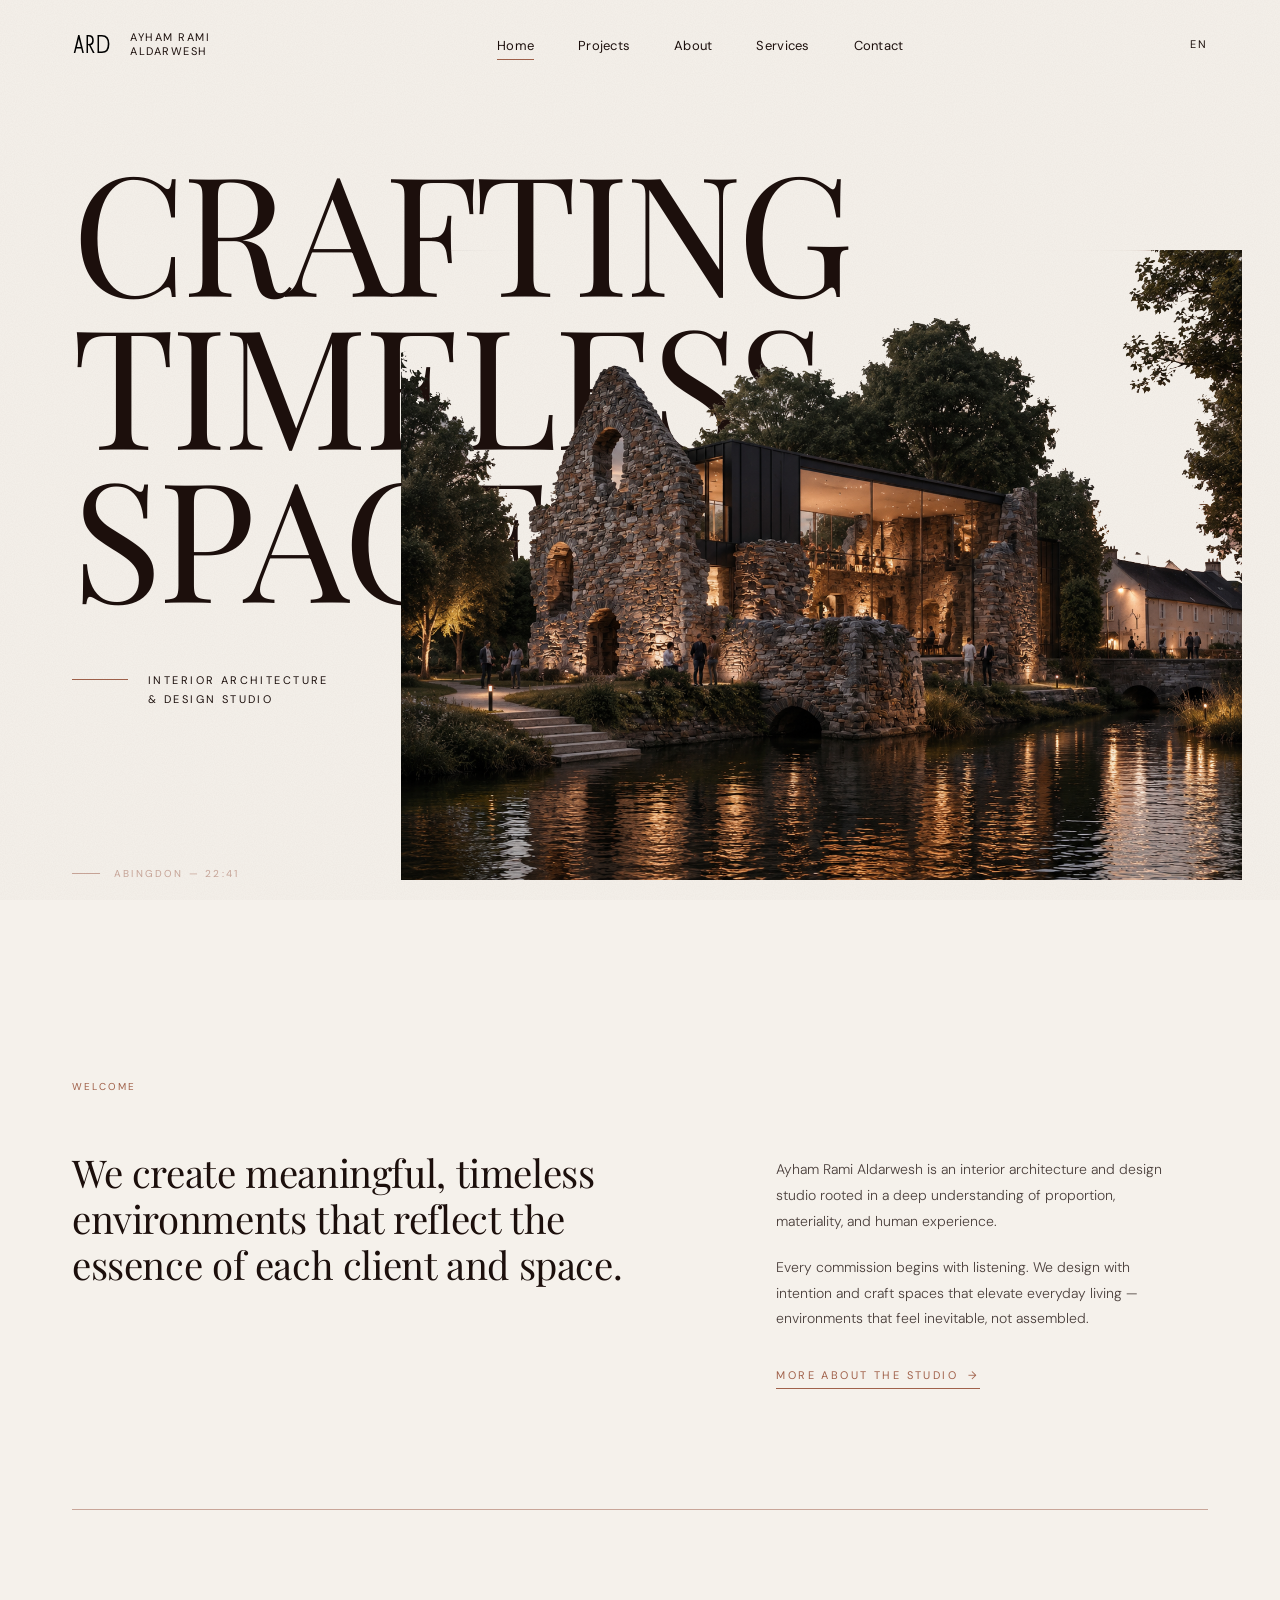
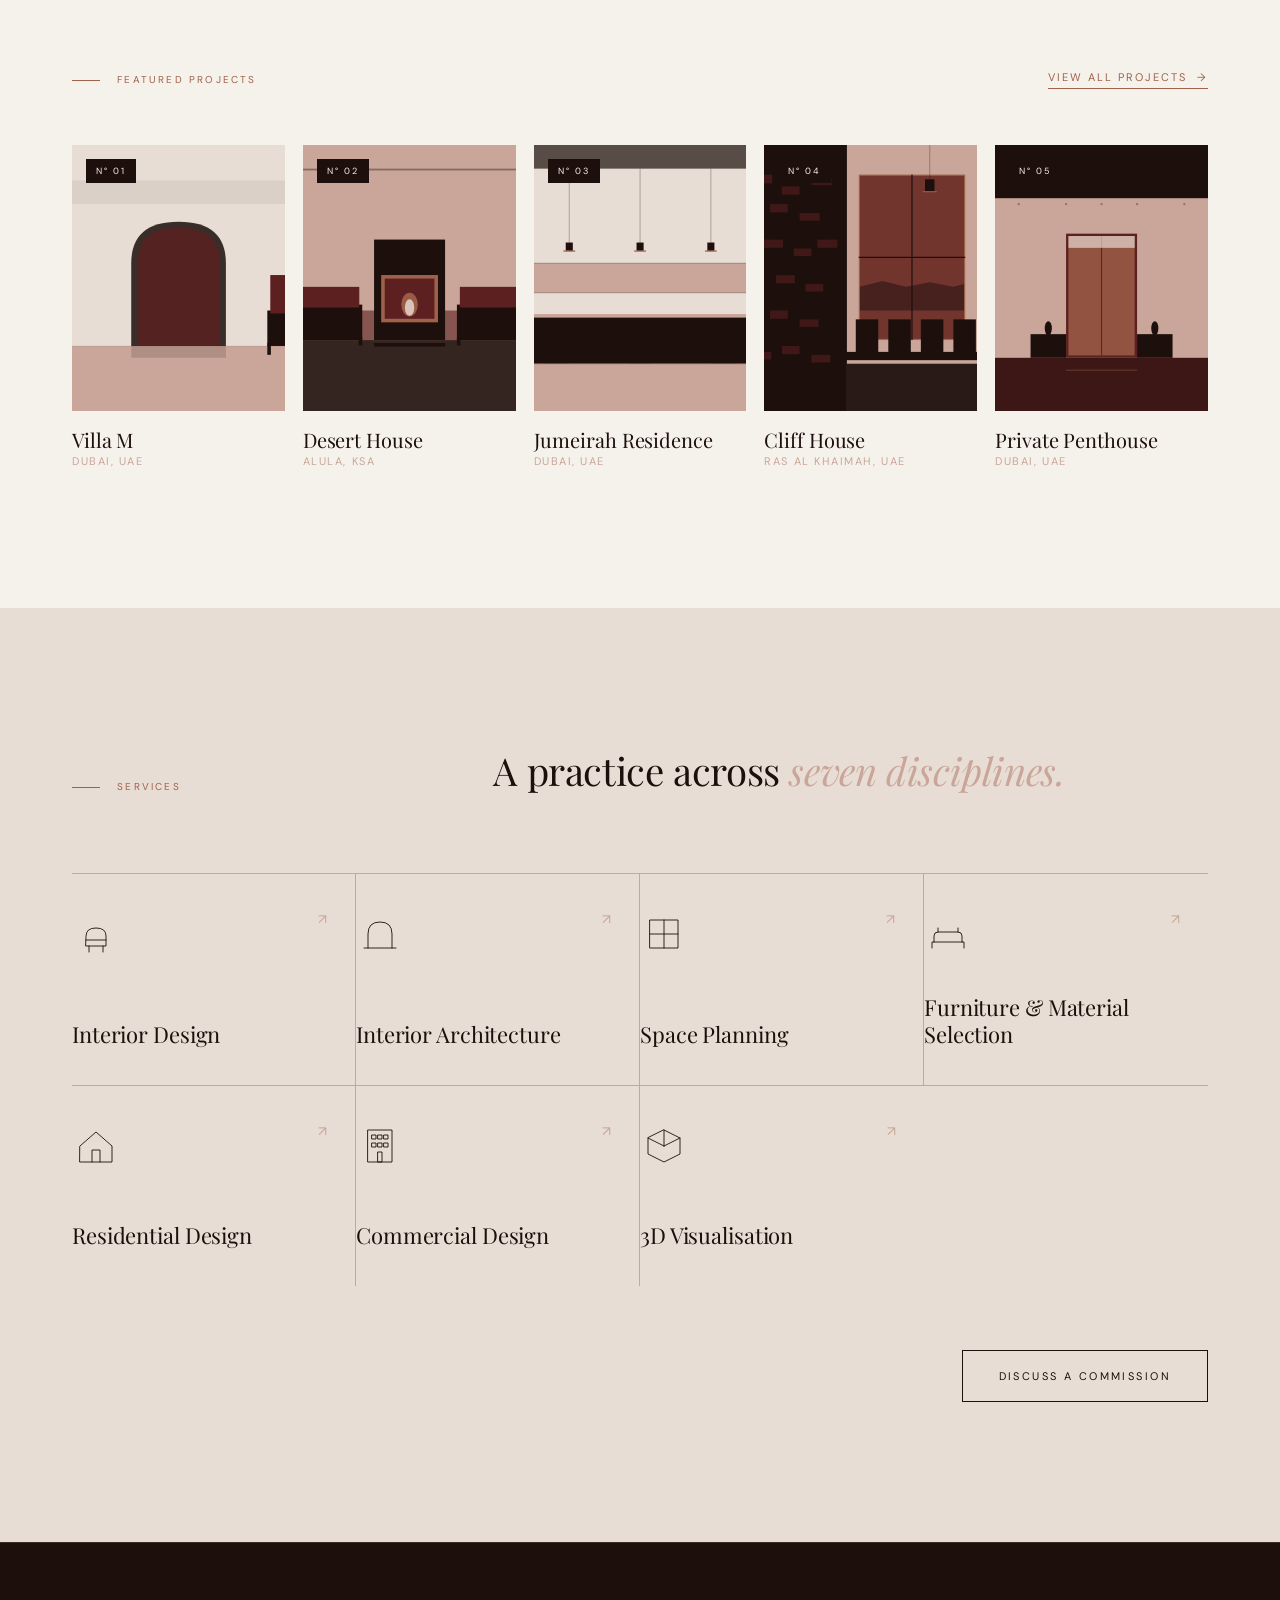
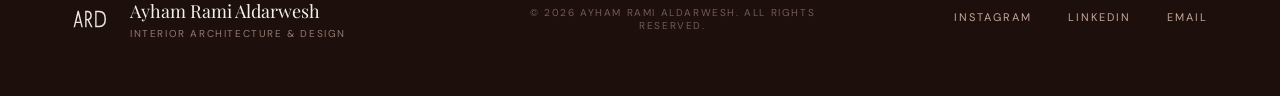
==== commit 32c1d13e: "Use transparent PNG cutout for the floating-building hero Swap the hero SVG placeholder for the actu" ====
--- a/index.html
+++ b/index.html
@@ -87,10 +87,11 @@
       </span>
     </h1>
 
-    <!-- Image sits IN FRONT, building extends above frame -->
+    <!-- Image sits IN FRONT, building extends above frame.
+         The PNG has a transparent sky/background so the building
+         silhouette punches through against the limestone canvas. -->
     <div class="hero-figure" aria-hidden="true">
-      <!-- Replace SVG with: hero-main-architecture.jpg (use object-fit cover & 1600+px wide) -->
-      <img src="assets/hero-architecture.svg" alt="" />
+      <img src="assets/hero-architecture.png" alt="" />
     </div>
 
     <!-- Eyebrow + supporting line -->
--- a/style.css
+++ b/style.css
@@ -436,28 +436,29 @@
 .hero-loaded .hero-line-2 .hero-word { transform: translateY(0); opacity: 1; transition-delay: 0.3s; }
 .hero-loaded .hero-line-3 .hero-word { transform: translateY(0); opacity: 1; transition-delay: 0.45s; }
 
-/* Image — IN FRONT, building extends above the frame */
+/* Image — IN FRONT, building extends above the frame.
+   PNG has a transparent sky so the silhouette floats over the
+   limestone background. object-fit: contain keeps the proportions
+   and lets the transparent top area breathe past the title. */
 .hero-figure {
   position: absolute;
-  top: -60px;            /* visual frame starts here */
-  right: -40px;          /* breathes past right edge */
-  width: 62%;
+  top: -30px;             /* lifts the building above the title's top */
+  right: -3%;             /* slight right bleed past content */
+  width: 74%;
   height: calc(100% + 30px);
-  z-index: 2;            /* above the title */
-  overflow: visible;
+  z-index: 2;             /* above the title */
   pointer-events: none;
   opacity: 0;
-  transform: translateY(20px);
-  transition: opacity 1.4s var(--ease-soft) 0.4s, transform 1.4s var(--ease-soft) 0.4s;
+  transform: translateY(24px);
+  transition: opacity 1.6s var(--ease-soft) 0.45s, transform 1.6s var(--ease-soft) 0.45s;
 }
 .hero-loaded .hero-figure { opacity: 1; transform: translateY(0); }
-.hero-figure img,
-.hero-figure svg {
+.hero-figure img {
   width: 100%;
   height: 100%;
   object-fit: contain;
-  object-position: bottom right;
-  overflow: visible;
+  object-position: right bottom;
+  display: block;
 }
 
 /* Eyebrow under the title — small rule + supporting line */
@@ -989,12 +990,13 @@
   .hero-figure {
     position: absolute;
     top: auto;
-    bottom: 60px;
+    bottom: 50px;
     right: -16px;
-    width: 78%;
-    height: 56%;
+    width: 90%;
+    height: 62%;
     z-index: 2;
   }
+  .hero-figure img { object-position: right bottom; }
   .hero-meta {
     position: relative;
     z-index: 3;
@@ -1054,7 +1056,7 @@
    ========================================================= */
 @media (max-width: 480px) {
   .hero-title { font-size: clamp(48px, 16vw, 72px); }
-  .hero-figure { width: 86%; right: -12px; bottom: 40px; height: 50%; }
+  .hero-figure { width: 100%; right: -12px; bottom: 30px; height: 56%; }
   .hero-meta { margin-bottom: 28px; }
 
   .intro-statement h2 { font-size: clamp(22px, 6vw, 28px); }
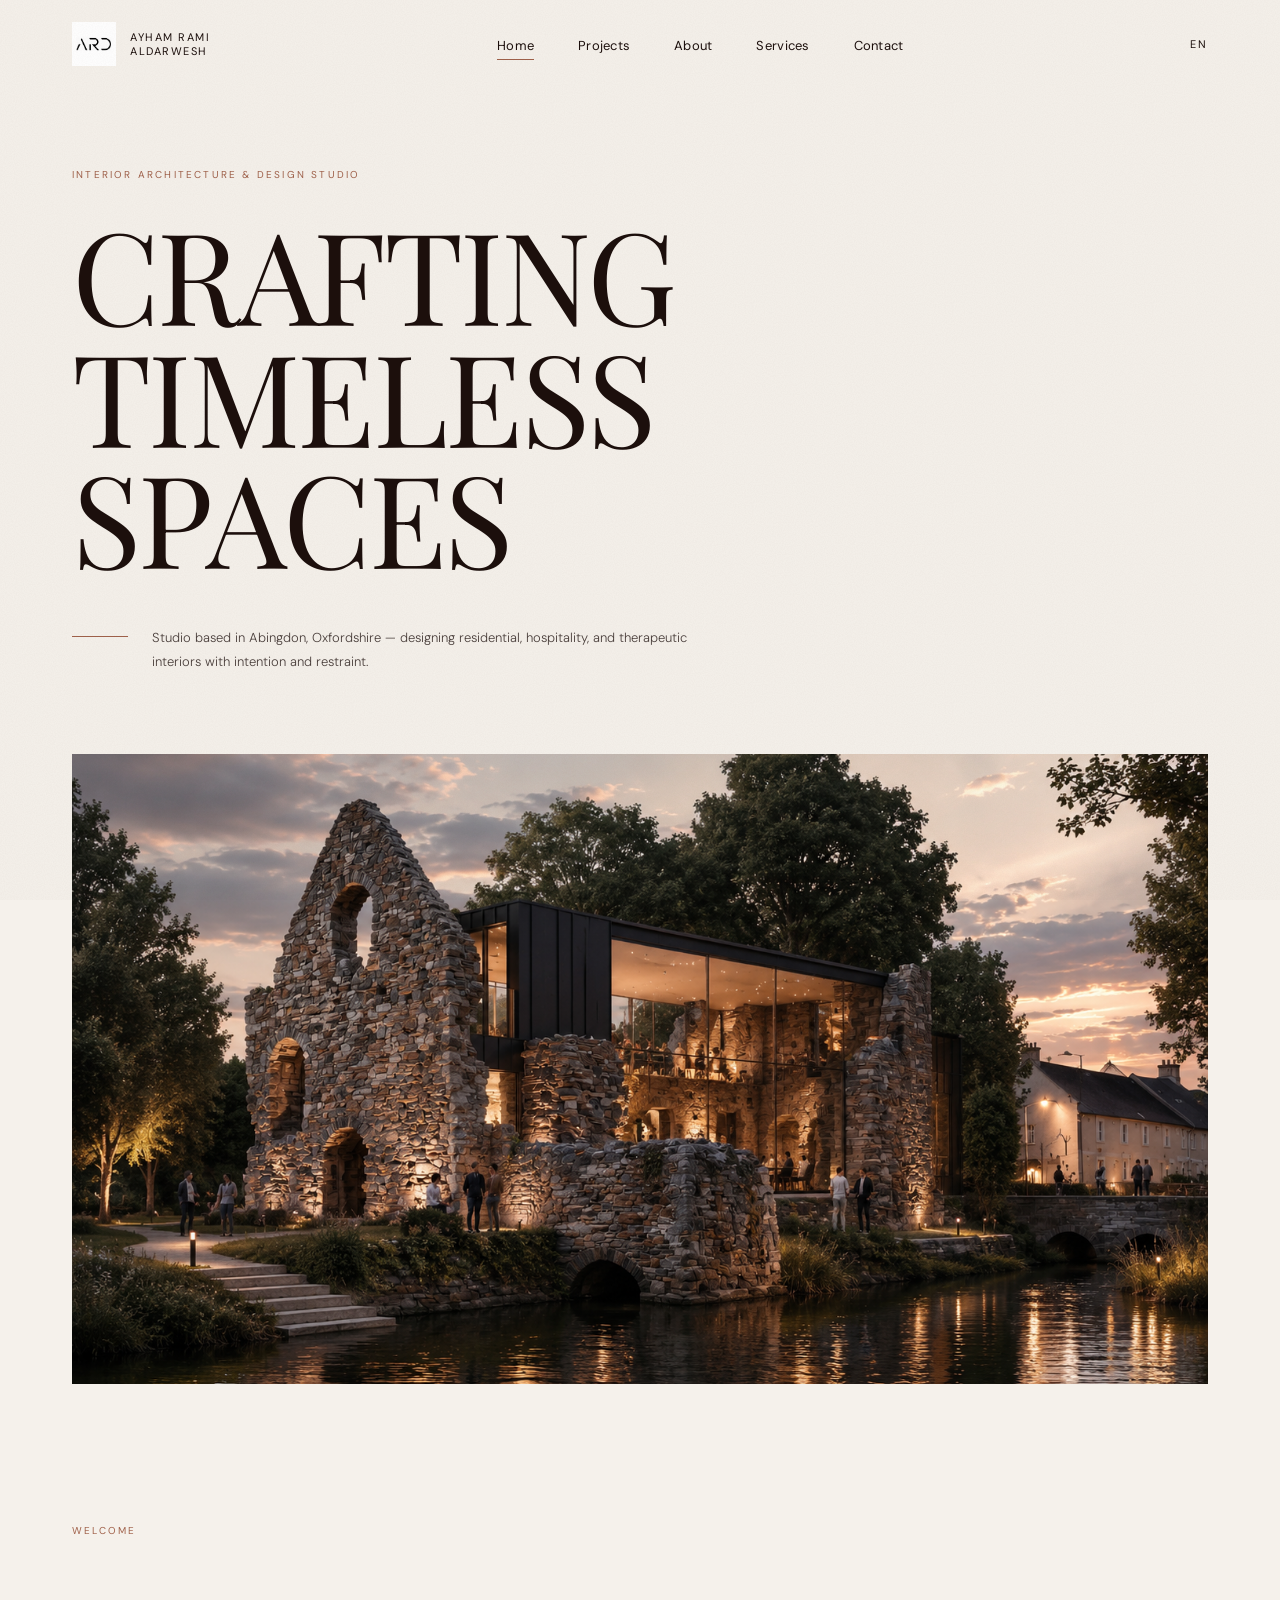
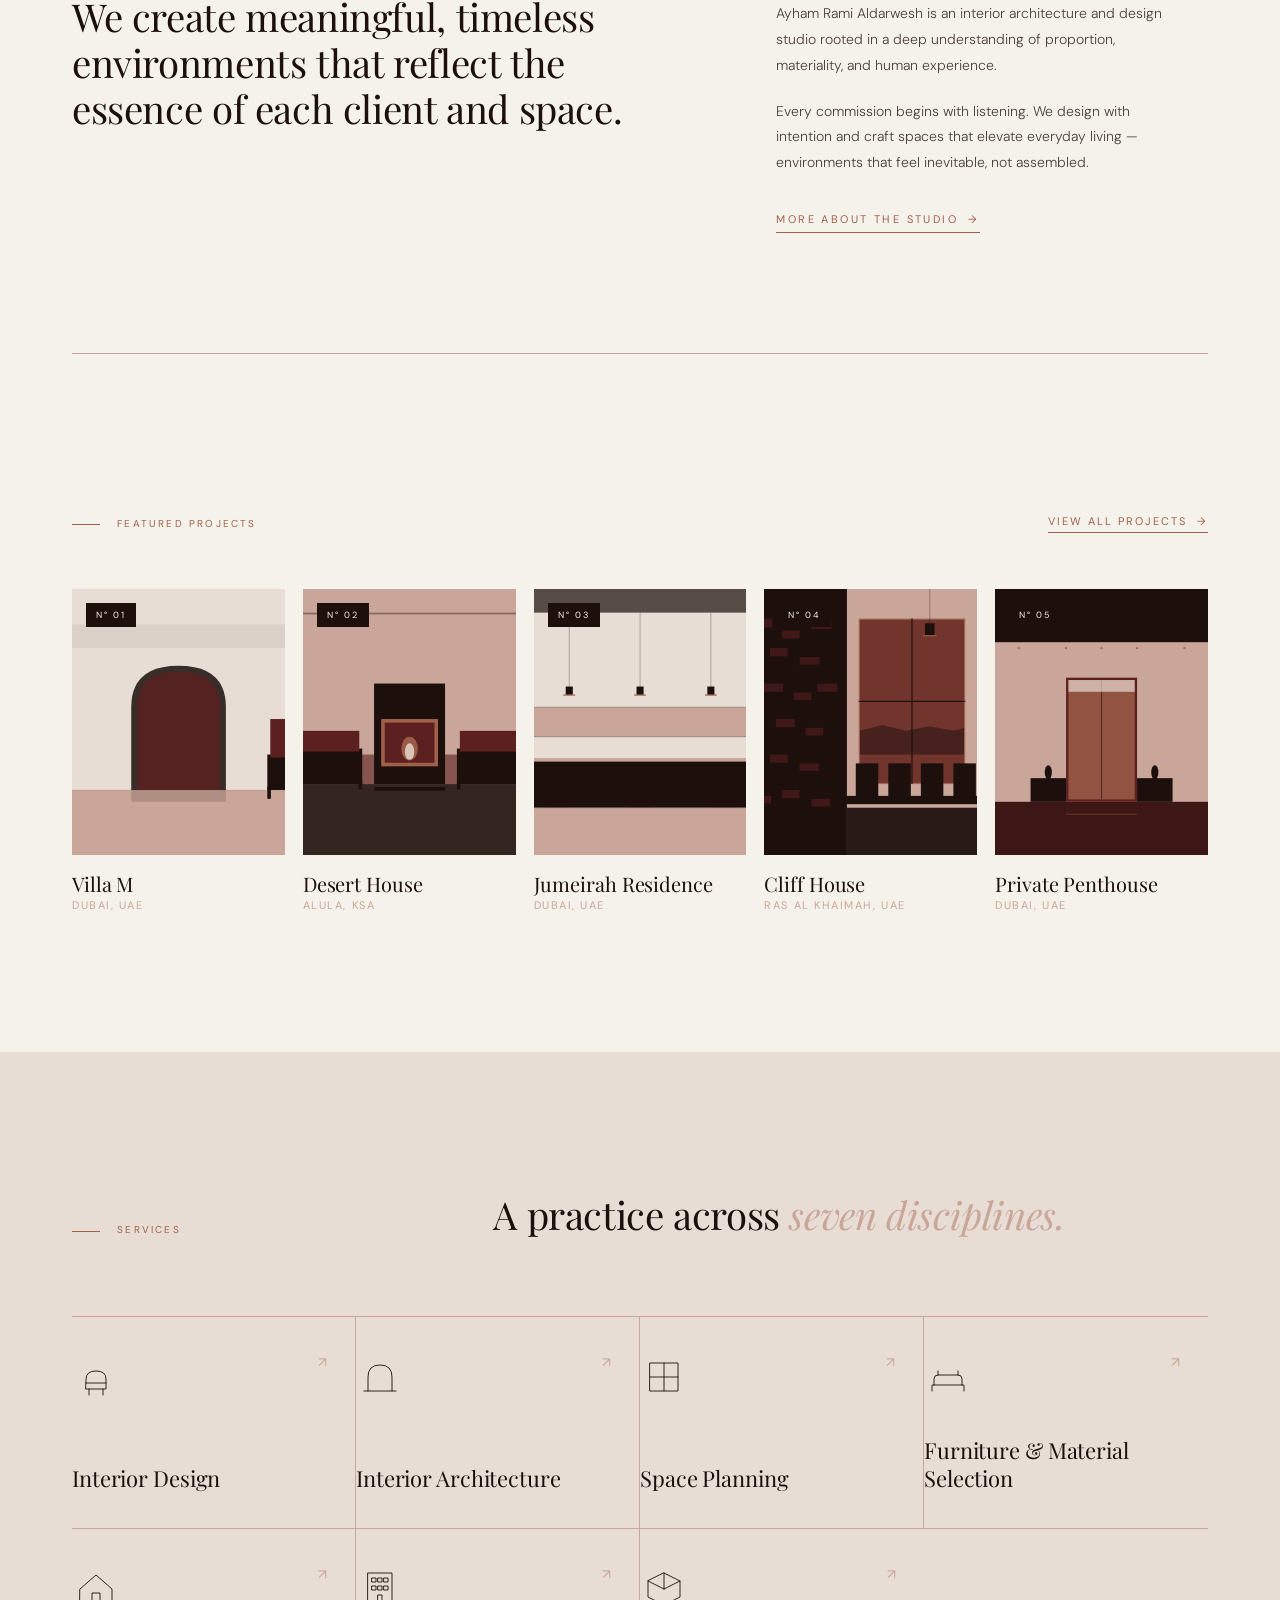
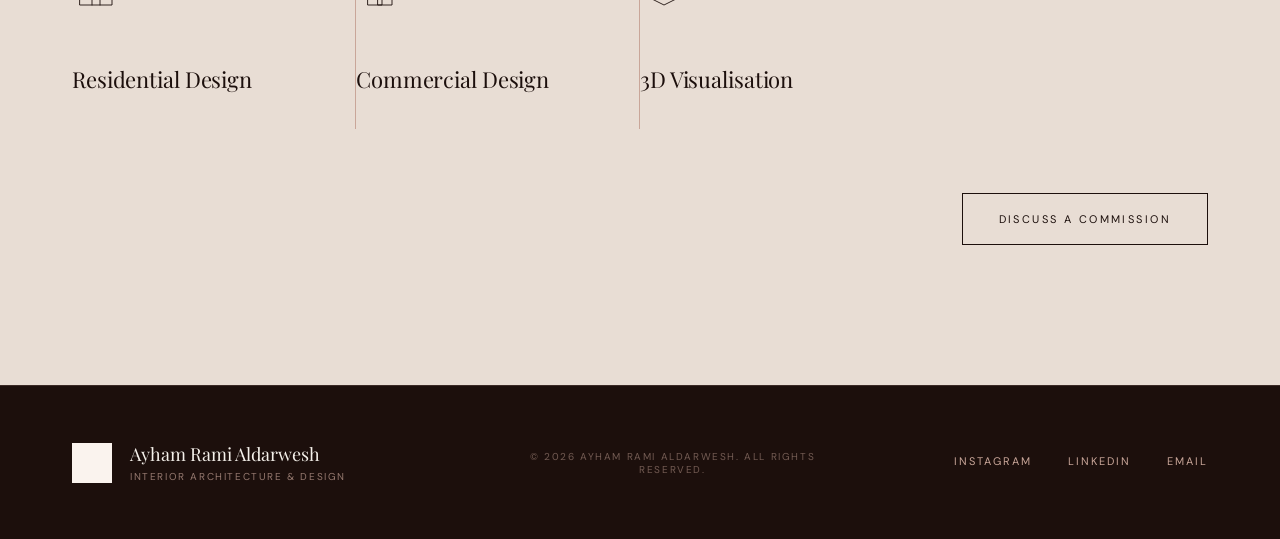
==== commit 0b98edf1: "Revert hero to simple stacked layout, use provided logo - Hero is now a plain text block (eyebrow + " ====
--- a/index.html
+++ b/index.html
@@ -27,7 +27,7 @@
   <div class="nav-inner">
     <a href="index.html" class="nav-logo" aria-label="Ayham Rami Aldarwesh — Home">
       <span class="nav-logo-mark" aria-hidden="true">
-        <img src="assets/logo.svg" alt="" />
+        <img src="assets/logo.png" alt="" />
       </span>
       <span class="nav-logo-name">
         Ayham Rami<br/>Aldarwesh
@@ -72,47 +72,30 @@
 
 <!-- =============== HERO =============== -->
 <section class="hero" id="hero">
-  <div class="hero-stage">
-
-    <!-- Title sits BEHIND the image -->
+  <div class="hero-inner">
+
+    <p class="eyebrow hero-eyebrow">Interior Architecture &amp; Design Studio</p>
+
     <h1 class="hero-title">
-      <span class="hero-line hero-line-1">
-        <span class="hero-word">Crafting</span>
-      </span>
-      <span class="hero-line hero-line-2">
-        <span class="hero-word">Timeless</span>
-      </span>
-      <span class="hero-line hero-line-3">
-        <span class="hero-word">Spaces</span>
-      </span>
+      <span class="hero-line"><span class="hero-word">Crafting</span></span>
+      <span class="hero-line"><span class="hero-word">Timeless</span></span>
+      <span class="hero-line"><span class="hero-word">Spaces</span></span>
     </h1>
 
-    <!-- Image sits IN FRONT, building extends above frame.
-         The PNG has a transparent sky/background so the building
-         silhouette punches through against the limestone canvas. -->
-    <div class="hero-figure" aria-hidden="true">
-      <img src="assets/hero-architecture.png" alt="" />
-    </div>
-
-    <!-- Eyebrow + supporting line -->
     <div class="hero-meta">
       <span class="hero-rule" aria-hidden="true"></span>
       <p class="hero-tag">
-        Interior Architecture<br/>&amp; Design Studio
+        Studio based in Abingdon, Oxfordshire — designing residential,
+        hospitality, and therapeutic interiors with intention and restraint.
       </p>
     </div>
 
-    <!-- Bottom corners: scroll + time -->
-    <div class="hero-corner hero-corner-left" aria-hidden="true">
-      <span class="hero-corner-line"></span>
-      <span>Abingdon — <span id="local-time">—</span></span>
-    </div>
-    <div class="hero-corner hero-corner-right" aria-hidden="true">
-      <span>Scroll</span>
-      <span class="hero-corner-arrow">↓</span>
-    </div>
-
-  </div>
+  </div>
+</section>
+
+<!-- Hero image sits below the hero section -->
+<section class="hero-photo">
+  <img src="assets/hero-architecture.png" alt="Architectural commission by Ayham Rami Aldarwesh" />
 </section>
 
 <!-- =============== INTRODUCTION =============== -->
@@ -338,7 +321,7 @@
   <div class="footer-inner">
     <div class="footer-brand">
       <span class="footer-mark" aria-hidden="true">
-        <img src="assets/logo.svg" alt="" />
+        <img src="assets/logo.png" alt="" />
       </span>
       <div>
         <div class="footer-name">Ayham Rami Aldarwesh</div>
--- a/style.css
+++ b/style.css
@@ -391,87 +391,51 @@
 }
 
 /* =========================================================
-   HERO  — layered composition
+   HERO — simple stacked composition
+   Title block on top, photograph below as its own band.
+   No layering, no z-index magic, no masks.
    ========================================================= */
 .hero {
-  position: relative;
-  width: 100%;
-  min-height: 100vh;
   background: var(--limestone);
-  overflow: hidden;
-  padding: calc(var(--nav-h) + 24px) var(--gutter) 60px;
-}
-.hero-stage {
-  position: relative;
+  padding: calc(var(--nav-h) + 80px) var(--gutter) 80px;
+}
+.hero-inner {
   max-width: var(--max);
   margin: 0 auto;
-  min-height: calc(100vh - var(--nav-h) - 84px);
-}
-
-/* Title — BEHIND the image */
+}
+
+.hero-eyebrow { margin-bottom: 32px; }
+
 .hero-title {
-  position: relative;
-  z-index: 1;
   font-family: 'Playfair Display', serif;
   font-weight: 400;
   font-style: normal;
-  font-size: clamp(64px, 13vw, 200px);
-  line-height: 0.92;
-  letter-spacing: -0.025em;
-  color: var(--deep-earth);
-  text-transform: uppercase;
-  margin-top: 40px;
-  margin-bottom: 60px;
+  font-size: clamp(56px, 10vw, 140px);
+  line-height: 0.95;
+  letter-spacing: -0.02em;
+  color: var(--deep-earth);
+  text-transform: uppercase;
+  margin-bottom: 48px;
 }
 .hero-line { display: block; overflow: hidden; }
-.hero-line-2 { padding-left: 0; }
-.hero-line-3 { padding-left: 0; }
 .hero-word {
   display: inline-block;
   transform: translateY(110%);
   opacity: 0;
   transition: transform 1.1s var(--ease-soft), opacity 0.7s ease-out;
 }
-.hero-loaded .hero-line-1 .hero-word { transform: translateY(0); opacity: 1; transition-delay: 0.15s; }
-.hero-loaded .hero-line-2 .hero-word { transform: translateY(0); opacity: 1; transition-delay: 0.3s; }
-.hero-loaded .hero-line-3 .hero-word { transform: translateY(0); opacity: 1; transition-delay: 0.45s; }
-
-/* Image — IN FRONT, building extends above the frame.
-   PNG has a transparent sky so the silhouette floats over the
-   limestone background. object-fit: contain keeps the proportions
-   and lets the transparent top area breathe past the title. */
-.hero-figure {
-  position: absolute;
-  top: -30px;             /* lifts the building above the title's top */
-  right: -3%;             /* slight right bleed past content */
-  width: 74%;
-  height: calc(100% + 30px);
-  z-index: 2;             /* above the title */
-  pointer-events: none;
-  opacity: 0;
-  transform: translateY(24px);
-  transition: opacity 1.6s var(--ease-soft) 0.45s, transform 1.6s var(--ease-soft) 0.45s;
-}
-.hero-loaded .hero-figure { opacity: 1; transform: translateY(0); }
-.hero-figure img {
-  width: 100%;
-  height: 100%;
-  object-fit: contain;
-  object-position: right bottom;
-  display: block;
-}
-
-/* Eyebrow under the title — small rule + supporting line */
+.hero-loaded .hero-line:nth-child(1) .hero-word { transform: translateY(0); opacity: 1; transition-delay: 0.15s; }
+.hero-loaded .hero-line:nth-child(2) .hero-word { transform: translateY(0); opacity: 1; transition-delay: 0.28s; }
+.hero-loaded .hero-line:nth-child(3) .hero-word { transform: translateY(0); opacity: 1; transition-delay: 0.41s; }
+
 .hero-meta {
-  position: relative;
-  z-index: 1;
   display: flex;
   align-items: flex-start;
-  gap: 20px;
-  margin-top: 20px;
+  gap: 24px;
+  max-width: 640px;
   opacity: 0;
   transform: translateY(12px);
-  transition: opacity 0.9s var(--ease) 0.7s, transform 0.9s var(--ease) 0.7s;
+  transition: opacity 0.9s var(--ease) 0.6s, transform 0.9s var(--ease) 0.6s;
 }
 .hero-loaded .hero-meta { opacity: 1; transform: translateY(0); }
 .hero-rule {
@@ -479,51 +443,39 @@
   width: 56px;
   height: var(--line);
   background: var(--terracotta);
-  margin-top: 8px;
+  margin-top: 10px;
   flex-shrink: 0;
 }
 .hero-tag {
   font-family: 'DM Sans', sans-serif;
-  font-size: 11px;
-  font-weight: 400;
-  text-transform: uppercase;
-  letter-spacing: 0.22em;
-  line-height: 1.7;
-  color: var(--deep-earth);
-}
-
-/* Bottom corners */
-.hero-corner {
-  position: absolute;
-  bottom: 0;
-  z-index: 1;
-  font-family: 'DM Sans', sans-serif;
-  font-size: 10px;
-  text-transform: uppercase;
-  letter-spacing: 0.22em;
-  color: var(--dusty-clay);
-  display: flex;
-  align-items: center;
-  gap: 14px;
+  font-size: 13px;
+  font-weight: 300;
+  line-height: 1.85;
+  color: var(--deep-earth);
+  opacity: 0.78;
+}
+
+/* The photograph sits as its own full-width band directly under the hero text */
+.hero-photo {
+  background: var(--limestone);
+  padding: 0 var(--gutter);
+  overflow: hidden;
   opacity: 0;
-  transform: translateY(12px);
-  transition: opacity 0.9s var(--ease) 0.9s, transform 0.9s var(--ease) 0.9s;
-}
-.hero-loaded .hero-corner { opacity: 1; transform: translateY(0); }
-.hero-corner-left  { left: 0; }
-.hero-corner-right { right: 0; }
-.hero-corner-line {
-  width: 28px;
-  height: var(--line);
-  background: var(--dusty-clay);
-}
-.hero-corner-arrow {
-  display: inline-block;
-  animation: bob 2.4s ease-in-out infinite;
-}
-@keyframes bob {
-  0%, 100% { transform: translateY(0); }
-  50%      { transform: translateY(4px); }
+  transform: translateY(28px);
+  transition: opacity 1.4s var(--ease-soft) 0.5s, transform 1.4s var(--ease-soft) 0.5s;
+}
+.hero.hero-loaded + .hero-photo {
+  opacity: 1;
+  transform: translateY(0);
+}
+.hero-photo img {
+  width: 100%;
+  max-width: var(--max);
+  height: clamp(420px, 70vh, 760px);
+  object-fit: cover;
+  object-position: center;
+  margin: 0 auto;
+  display: block;
 }
 
 /* =========================================================
@@ -802,7 +754,8 @@
 }
 .footer-mark img {
   width: 100%;
-  filter: invert(96%) sepia(8%) saturate(213%) hue-rotate(0deg) brightness(98%) contrast(90%);
+  display: block;
+  filter: brightness(0) invert(0.94) sepia(0.08) saturate(1.5) hue-rotate(340deg);
 }
 .footer-name {
   font-family: 'Playfair Display', serif;
@@ -942,8 +895,8 @@
 @media (max-width: 1024px) {
   :root { --gutter: 48px; --nav-h: 76px; }
 
-  .hero-title { font-size: clamp(64px, 14vw, 140px); }
-  .hero-figure { width: 60%; }
+  .hero-title { font-size: clamp(54px, 11vw, 110px); }
+  .hero-photo img { height: clamp(360px, 55vh, 600px); }
 
   .intro-grid { grid-template-columns: 1fr; gap: 48px; }
   .intro { padding: 100px var(--gutter) 80px; }
@@ -973,41 +926,19 @@
   .nav-logo-name { display: none; }
   .nav-logo-mark { width: 36px; }
 
-  /* HERO — preserve layered effect on mobile */
-  .hero {
-    padding: calc(var(--nav-h) + 32px) 24px 40px;
-    min-height: 100vh;
+  /* HERO — simple stack on mobile */
+  .hero { padding: calc(var(--nav-h) + 56px) 24px 56px; }
+  .hero-eyebrow { margin-bottom: 24px; }
+  .hero-title {
+    font-size: clamp(48px, 13vw, 84px);
+    margin-bottom: 32px;
+    line-height: 0.92;
   }
-  .hero-stage {
-    min-height: calc(100vh - var(--nav-h) - 72px);
-  }
-  .hero-title {
-    font-size: clamp(56px, 17vw, 84px);
-    margin-top: 24px;
-    margin-bottom: 40px;
-    line-height: 0.9;
-  }
-  .hero-figure {
-    position: absolute;
-    top: auto;
-    bottom: 50px;
-    right: -16px;
-    width: 90%;
-    height: 62%;
-    z-index: 2;
-  }
-  .hero-figure img { object-position: right bottom; }
-  .hero-meta {
-    position: relative;
-    z-index: 3;
-    margin-top: 0;
-    margin-bottom: 32px;
-  }
+  .hero-meta { gap: 18px; }
   .hero-rule { width: 36px; }
-  .hero-tag { font-size: 10px; }
-  .hero-corner-left,
-  .hero-corner-right { font-size: 9px; gap: 10px; }
-  .hero-corner-right { display: none; }
+  .hero-tag { font-size: 12px; }
+  .hero-photo { padding: 0 24px; }
+  .hero-photo img { height: clamp(320px, 50vh, 480px); }
 
   /* INTRO */
   .intro { padding: 80px 24px 64px; }
@@ -1055,9 +986,9 @@
    Small phone (≤480px)
    ========================================================= */
 @media (max-width: 480px) {
-  .hero-title { font-size: clamp(48px, 16vw, 72px); }
-  .hero-figure { width: 100%; right: -12px; bottom: 30px; height: 56%; }
-  .hero-meta { margin-bottom: 28px; }
+  .hero-title { font-size: clamp(42px, 12vw, 64px); margin-bottom: 24px; }
+  .hero-photo { padding: 0 20px; }
+  .hero-photo img { height: clamp(280px, 45vh, 380px); }
 
   .intro-statement h2 { font-size: clamp(22px, 6vw, 28px); }
 
@@ -1086,5 +1017,5 @@
   }
   html { scroll-behavior: auto; }
   .hero-word { transform: translateY(0); opacity: 1; }
-  .hero-figure, .hero-meta, .hero-corner { opacity: 1; transform: none; }
-}
+  .hero-meta, .hero-photo { opacity: 1; transform: none; }
+}
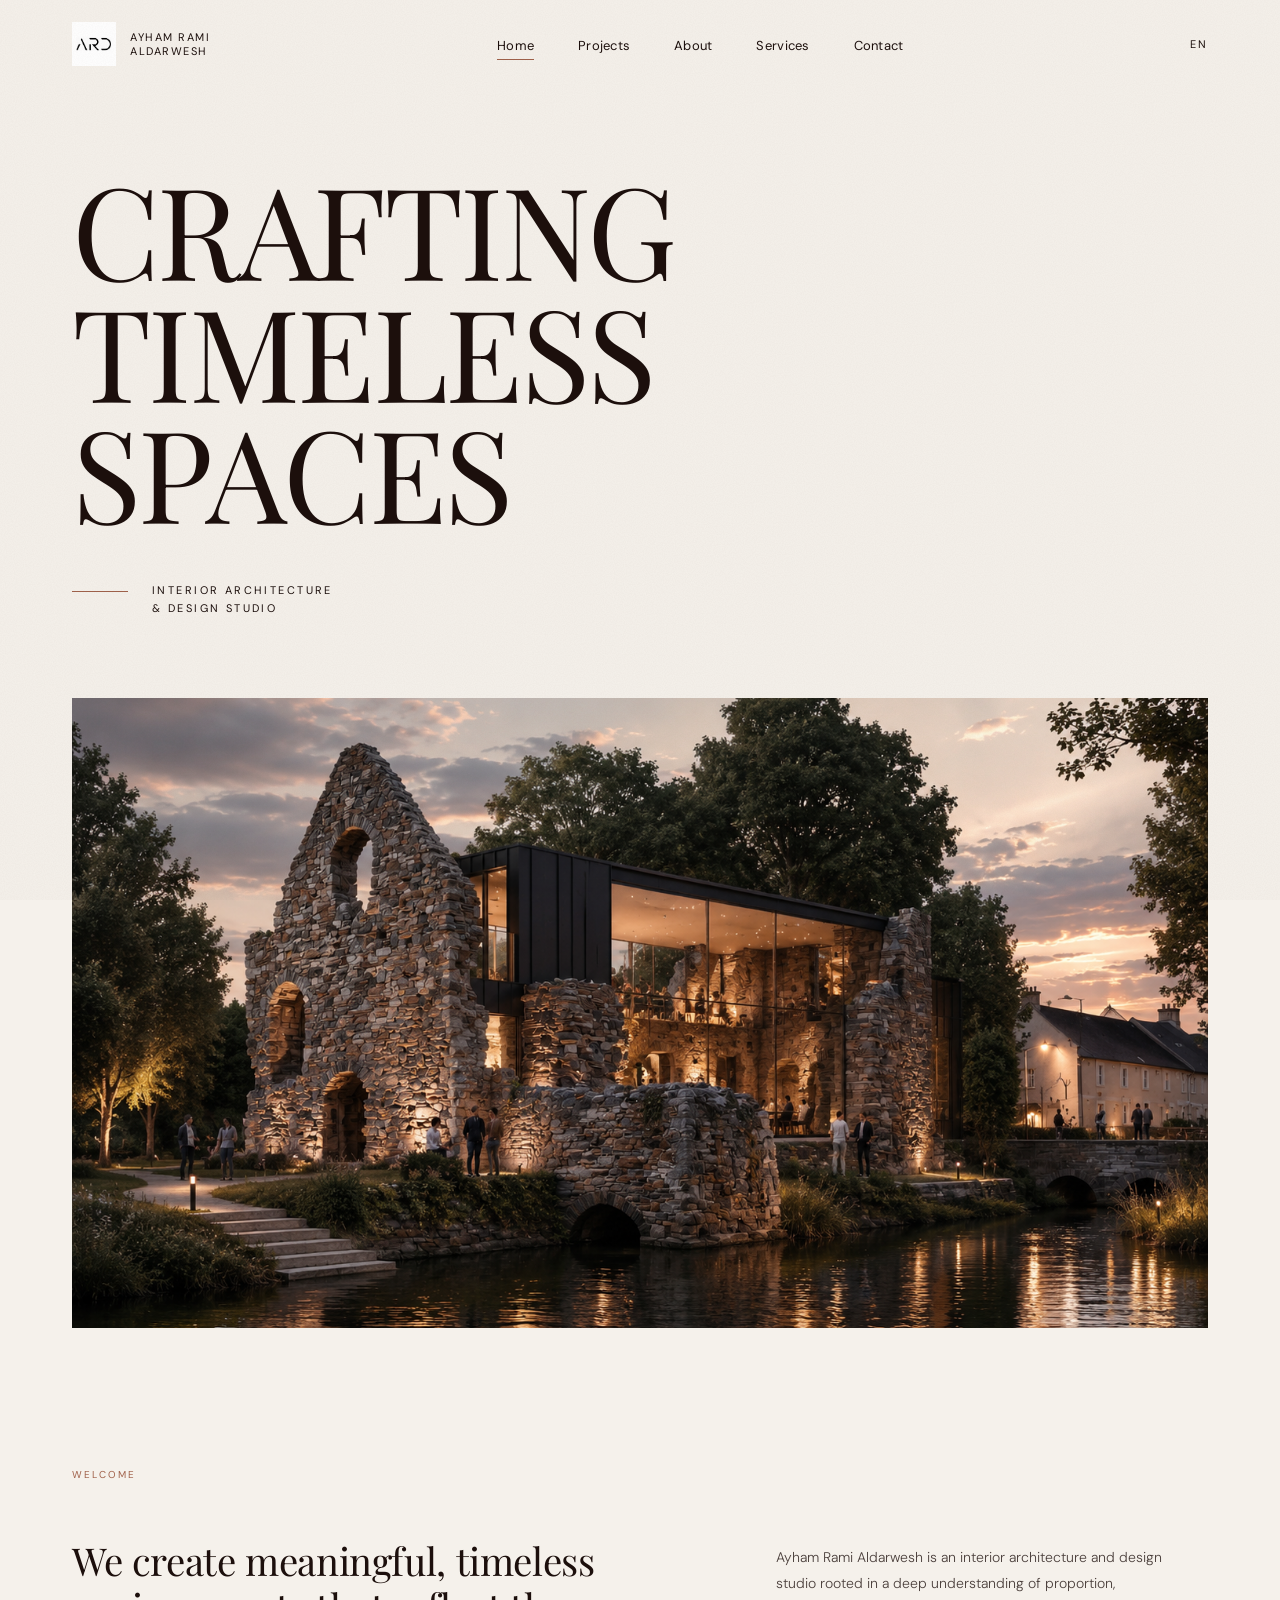
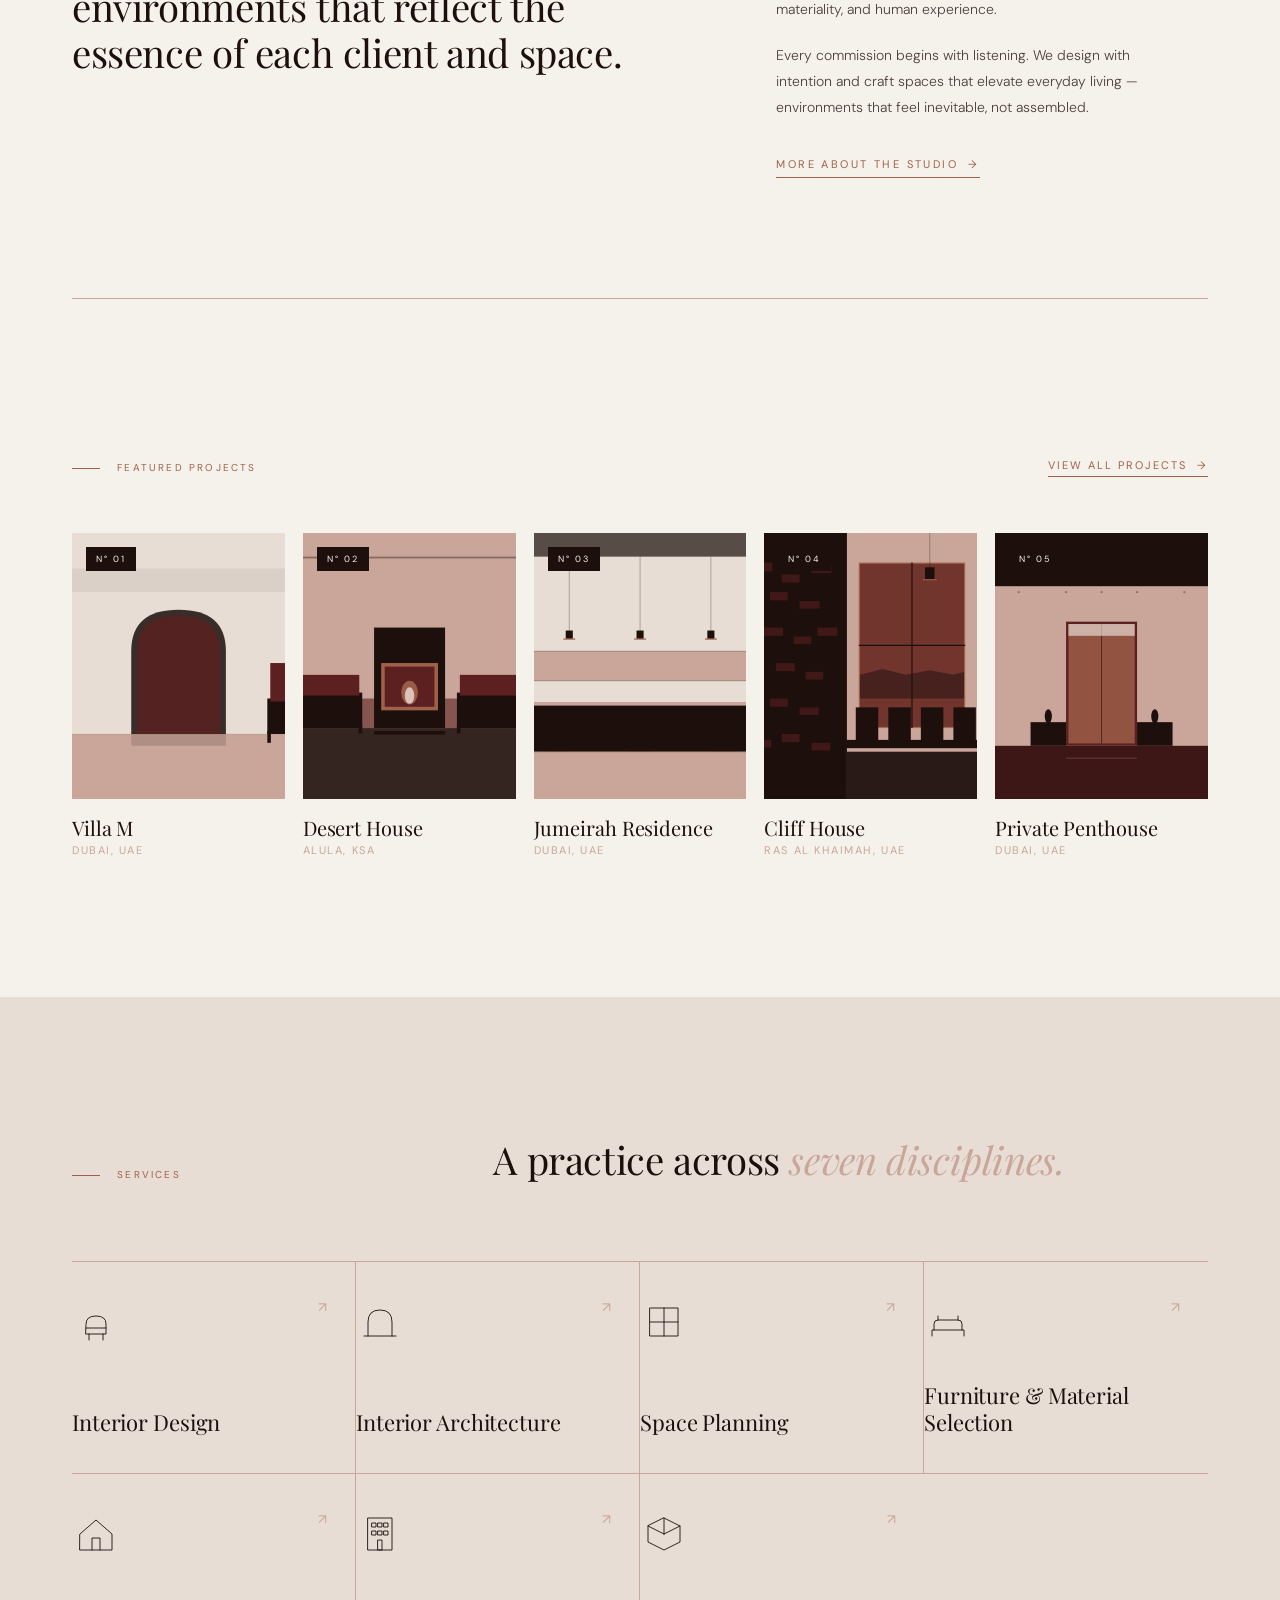
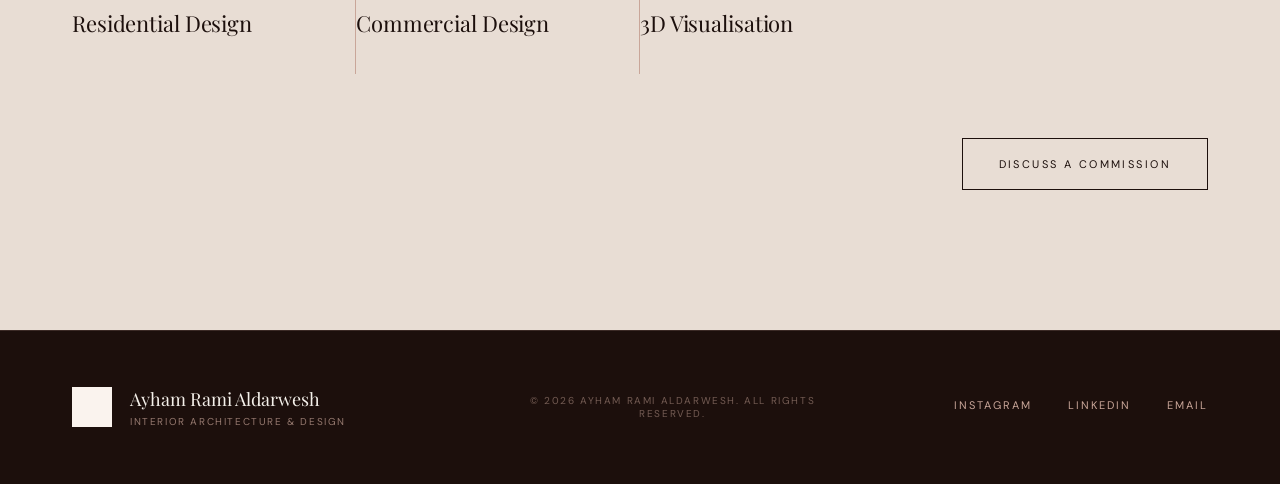
==== commit 406687dd: "Restore "INTERIOR ARCHITECTURE & DESIGN STUDIO" eyebrow under title Reverts the longer paragraph I i" ====
--- a/index.html
+++ b/index.html
@@ -74,8 +74,6 @@
 <section class="hero" id="hero">
   <div class="hero-inner">
 
-    <p class="eyebrow hero-eyebrow">Interior Architecture &amp; Design Studio</p>
-
     <h1 class="hero-title">
       <span class="hero-line"><span class="hero-word">Crafting</span></span>
       <span class="hero-line"><span class="hero-word">Timeless</span></span>
@@ -85,8 +83,7 @@
     <div class="hero-meta">
       <span class="hero-rule" aria-hidden="true"></span>
       <p class="hero-tag">
-        Studio based in Abingdon, Oxfordshire — designing residential,
-        hospitality, and therapeutic interiors with intention and restraint.
+        Interior Architecture<br/>&amp; Design Studio
       </p>
     </div>
 
--- a/style.css
+++ b/style.css
@@ -404,8 +404,6 @@
   margin: 0 auto;
 }
 
-.hero-eyebrow { margin-bottom: 32px; }
-
 .hero-title {
   font-family: 'Playfair Display', serif;
   font-weight: 400;
@@ -448,11 +446,12 @@
 }
 .hero-tag {
   font-family: 'DM Sans', sans-serif;
-  font-size: 13px;
-  font-weight: 300;
-  line-height: 1.85;
-  color: var(--deep-earth);
-  opacity: 0.78;
+  font-size: 11px;
+  font-weight: 400;
+  text-transform: uppercase;
+  letter-spacing: 0.22em;
+  line-height: 1.7;
+  color: var(--deep-earth);
 }
 
 /* The photograph sits as its own full-width band directly under the hero text */
@@ -928,7 +927,6 @@
 
   /* HERO — simple stack on mobile */
   .hero { padding: calc(var(--nav-h) + 56px) 24px 56px; }
-  .hero-eyebrow { margin-bottom: 24px; }
   .hero-title {
     font-size: clamp(48px, 13vw, 84px);
     margin-bottom: 32px;
@@ -936,7 +934,7 @@
   }
   .hero-meta { gap: 18px; }
   .hero-rule { width: 36px; }
-  .hero-tag { font-size: 12px; }
+  .hero-tag { font-size: 10px; }
   .hero-photo { padding: 0 24px; }
   .hero-photo img { height: clamp(320px, 50vh, 480px); }
 
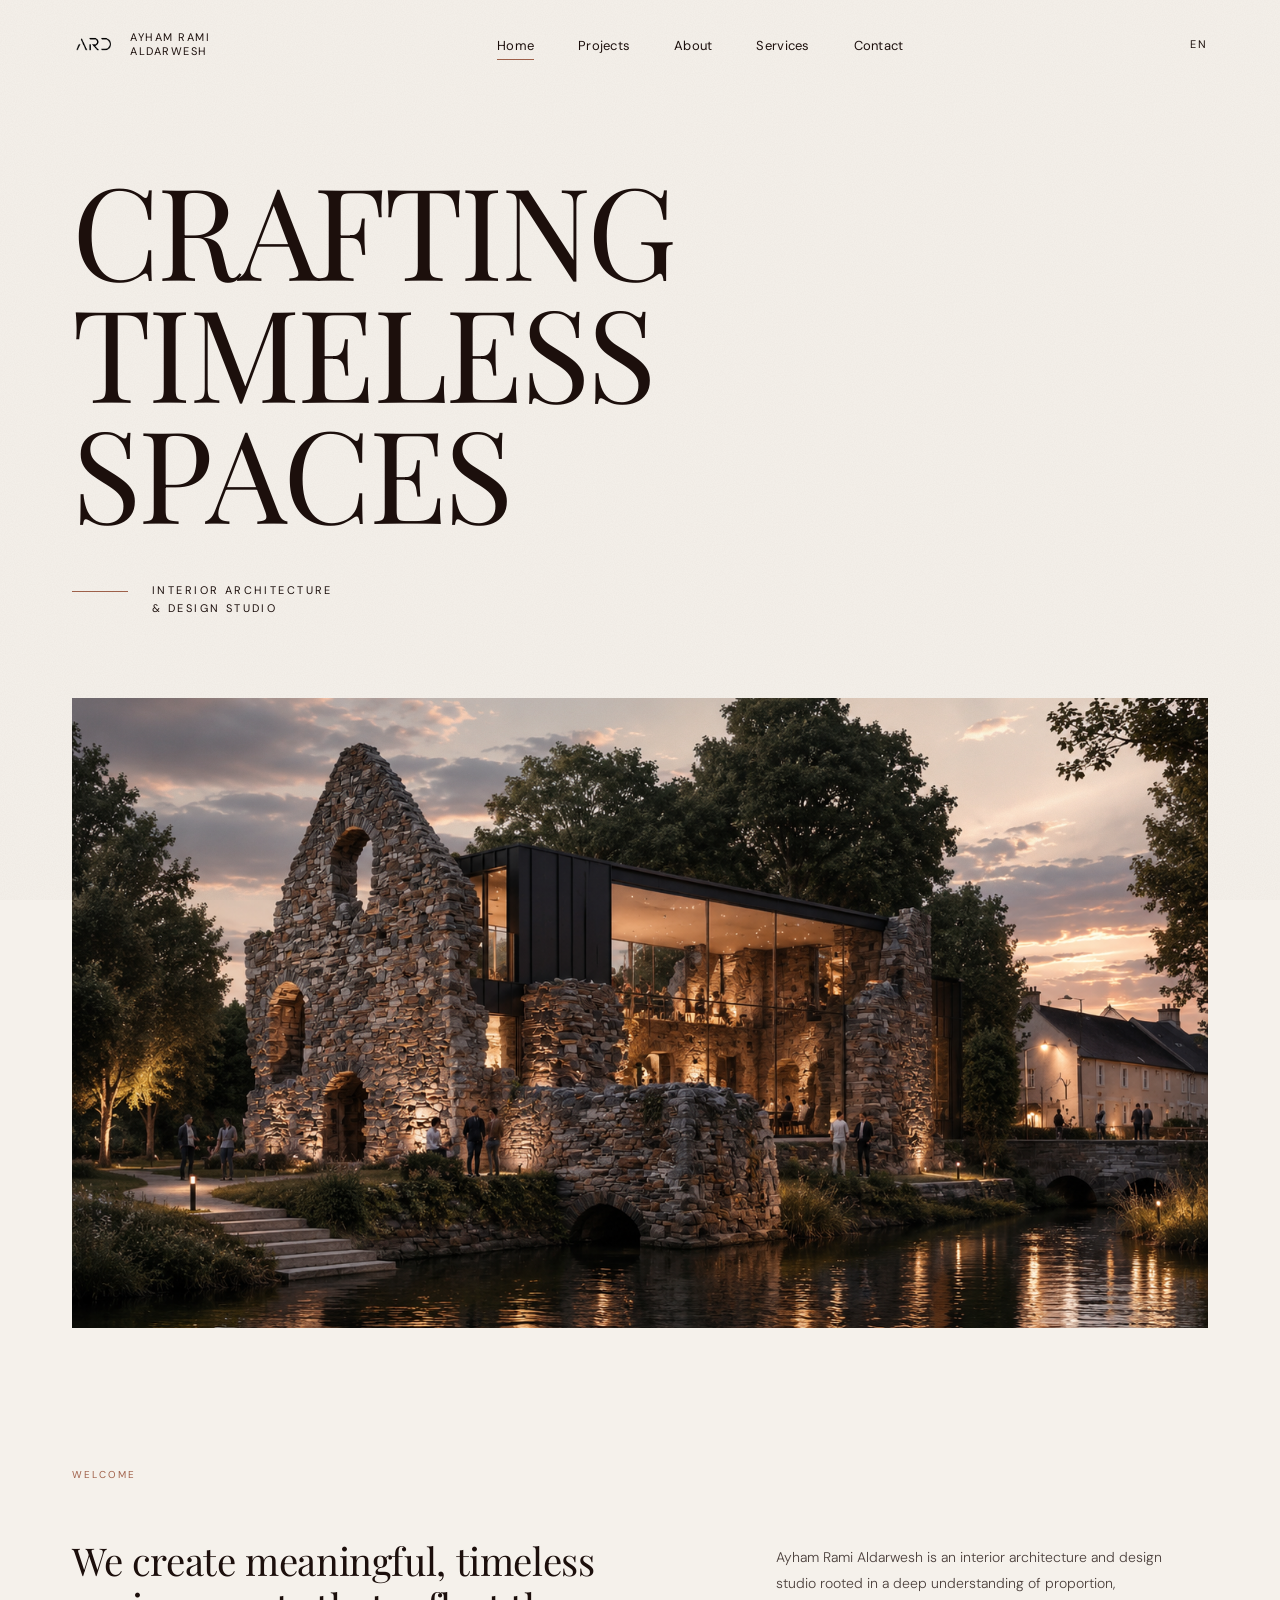
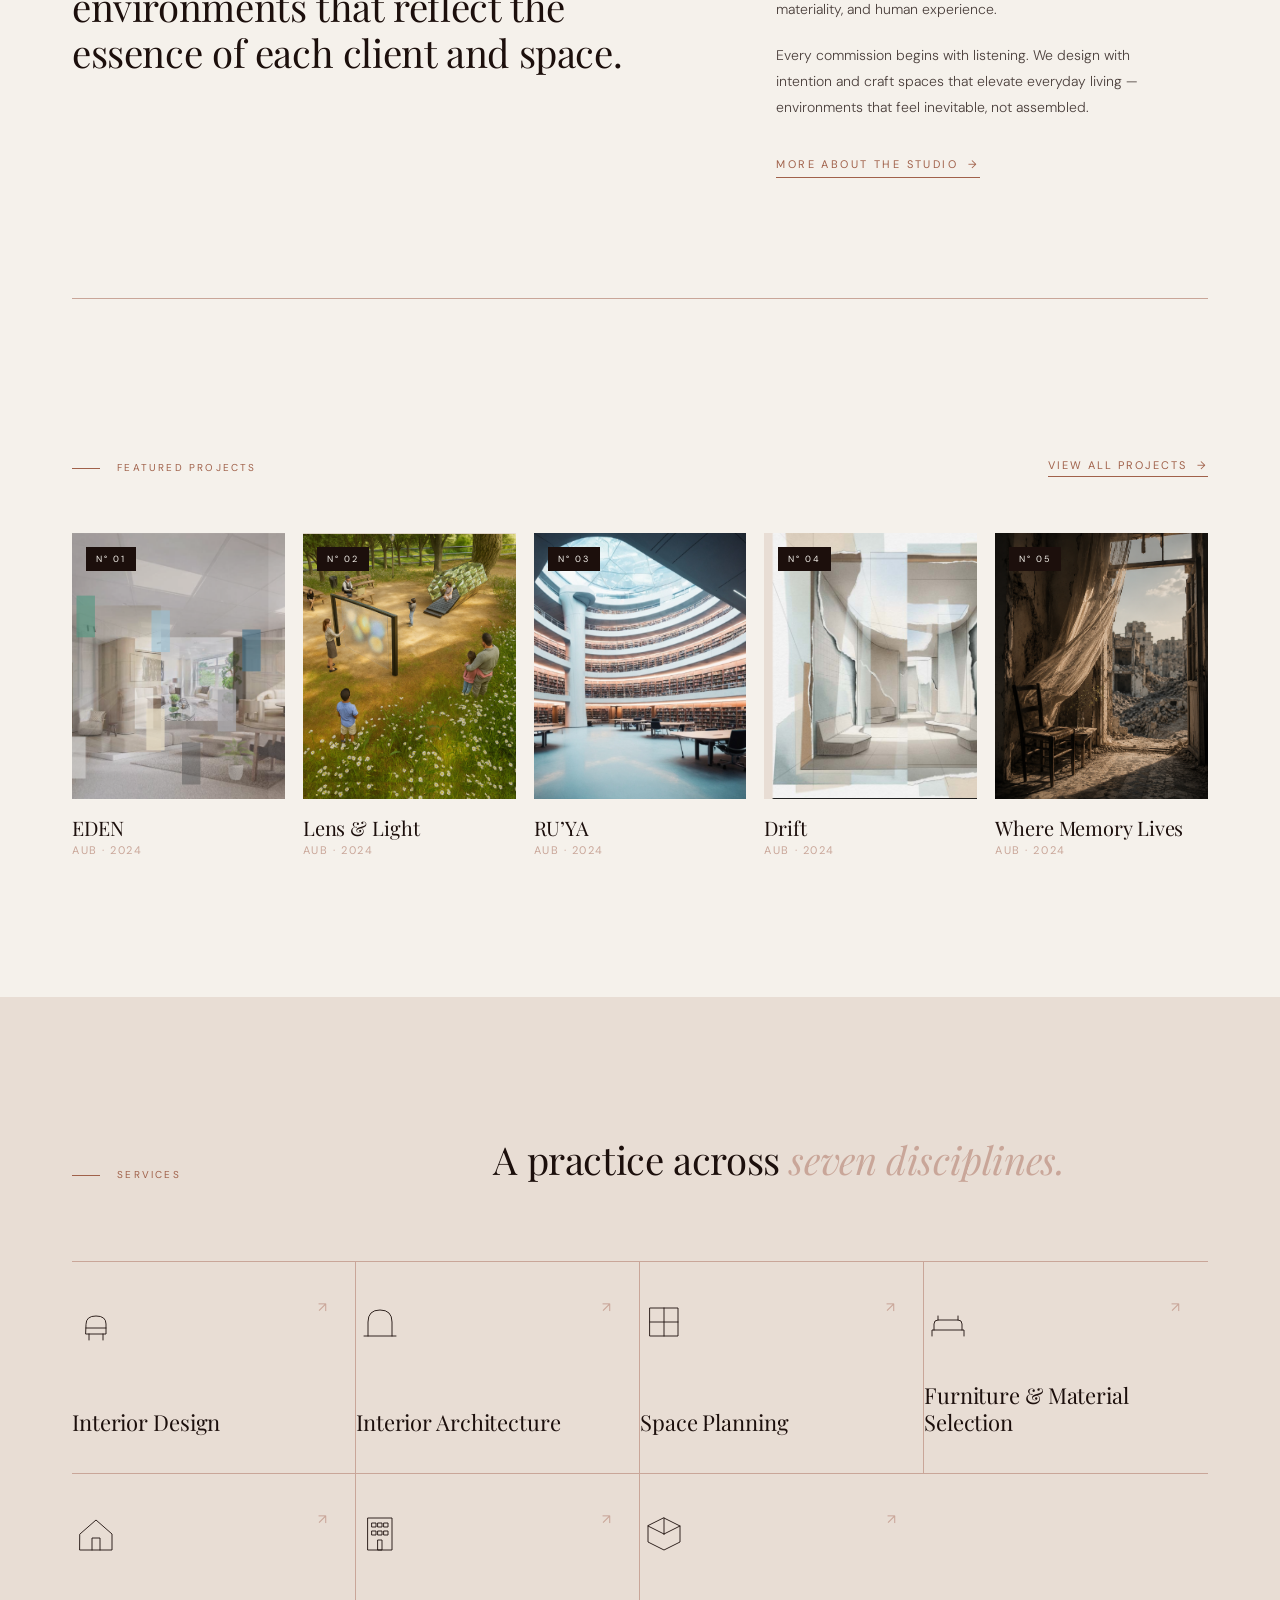
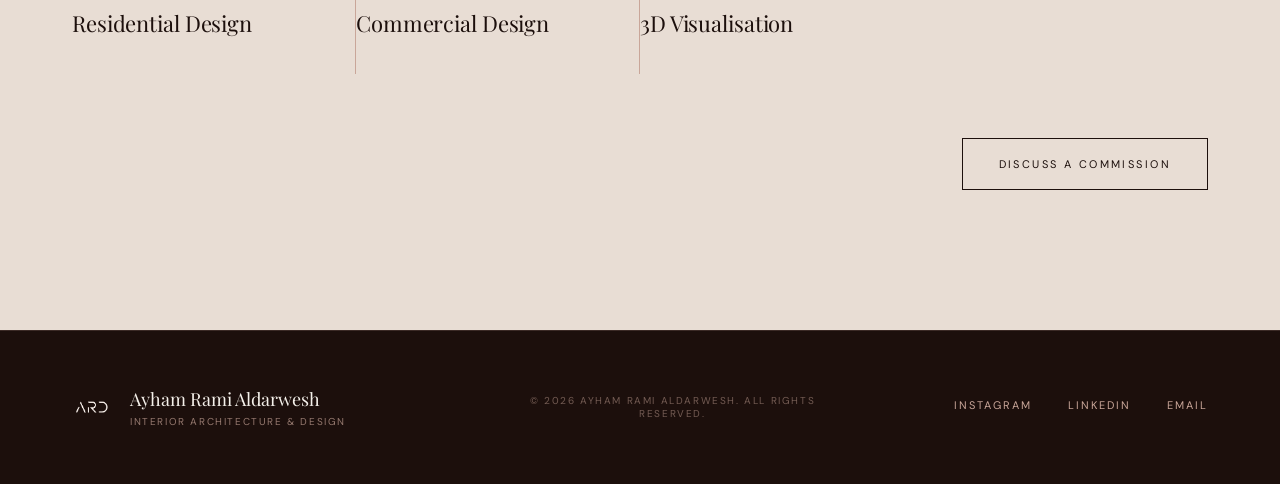
==== commit a176264e: "Featured projects: real images + correct names - Five project cards now use the supplied PNGs:   EDE" ====
--- a/index.html
+++ b/index.html
@@ -140,13 +140,25 @@
     <li class="featured-card reveal">
       <a href="work.html">
         <div class="featured-img-wrap">
-          <!-- Replace image with: villa-m.jpg -->
-          <img src="assets/projects/villa-m.svg" alt="Villa M — Dubai, UAE" />
+          <img src="assets/projects/eden.png" alt="EDEN" />
           <span class="featured-num">N° 01</span>
         </div>
         <div class="featured-meta">
-          <h3 class="featured-title">Villa M</h3>
-          <p class="featured-loc">Dubai, UAE</p>
+          <h3 class="featured-title">EDEN</h3>
+          <p class="featured-loc">AUB · 2024</p>
+        </div>
+      </a>
+    </li>
+
+    <li class="featured-card reveal">
+      <a href="work/lens-light.html">
+        <div class="featured-img-wrap">
+          <img src="assets/projects/lens-and-light.png" alt="Lens &amp; Light" />
+          <span class="featured-num">N° 02</span>
+        </div>
+        <div class="featured-meta">
+          <h3 class="featured-title">Lens &amp; Light</h3>
+          <p class="featured-loc">AUB · 2024</p>
         </div>
       </a>
     </li>
@@ -154,13 +166,25 @@
     <li class="featured-card reveal">
       <a href="work.html">
         <div class="featured-img-wrap">
-          <!-- Replace image with: desert-house.jpg -->
-          <img src="assets/projects/desert-house.svg" alt="Desert House — AlUla, KSA" />
-          <span class="featured-num">N° 02</span>
-        </div>
-        <div class="featured-meta">
-          <h3 class="featured-title">Desert House</h3>
-          <p class="featured-loc">AlUla, KSA</p>
+          <img src="assets/projects/ruya.png" alt="RU&rsquo;YA" />
+          <span class="featured-num">N° 03</span>
+        </div>
+        <div class="featured-meta">
+          <h3 class="featured-title">RU&rsquo;YA</h3>
+          <p class="featured-loc">AUB · 2024</p>
+        </div>
+      </a>
+    </li>
+
+    <li class="featured-card reveal">
+      <a href="work/drift.html">
+        <div class="featured-img-wrap">
+          <img src="assets/projects/drift.png" alt="Drift" />
+          <span class="featured-num">N° 04</span>
+        </div>
+        <div class="featured-meta">
+          <h3 class="featured-title">Drift</h3>
+          <p class="featured-loc">AUB · 2024</p>
         </div>
       </a>
     </li>
@@ -168,41 +192,12 @@
     <li class="featured-card reveal">
       <a href="work.html">
         <div class="featured-img-wrap">
-          <!-- Replace image with: jumeirah-residence.jpg -->
-          <img src="assets/projects/jumeirah.svg" alt="Jumeirah Residence — Dubai, UAE" />
-          <span class="featured-num">N° 03</span>
-        </div>
-        <div class="featured-meta">
-          <h3 class="featured-title">Jumeirah Residence</h3>
-          <p class="featured-loc">Dubai, UAE</p>
-        </div>
-      </a>
-    </li>
-
-    <li class="featured-card reveal">
-      <a href="work.html">
-        <div class="featured-img-wrap">
-          <!-- Replace image with: cliff-house.jpg -->
-          <img src="assets/projects/cliff-house.svg" alt="Cliff House — Ras Al Khaimah, UAE" />
-          <span class="featured-num">N° 04</span>
-        </div>
-        <div class="featured-meta">
-          <h3 class="featured-title">Cliff House</h3>
-          <p class="featured-loc">Ras Al Khaimah, UAE</p>
-        </div>
-      </a>
-    </li>
-
-    <li class="featured-card reveal">
-      <a href="work.html">
-        <div class="featured-img-wrap">
-          <!-- Replace image with: private-penthouse.jpg -->
-          <img src="assets/projects/penthouse.svg" alt="Private Penthouse — Dubai, UAE" />
+          <img src="assets/projects/where-memory-lives.png" alt="Where Memory Lives" />
           <span class="featured-num">N° 05</span>
         </div>
         <div class="featured-meta">
-          <h3 class="featured-title">Private Penthouse</h3>
-          <p class="featured-loc">Dubai, UAE</p>
+          <h3 class="featured-title">Where Memory Lives</h3>
+          <p class="featured-loc">AUB · 2024</p>
         </div>
       </a>
     </li>
